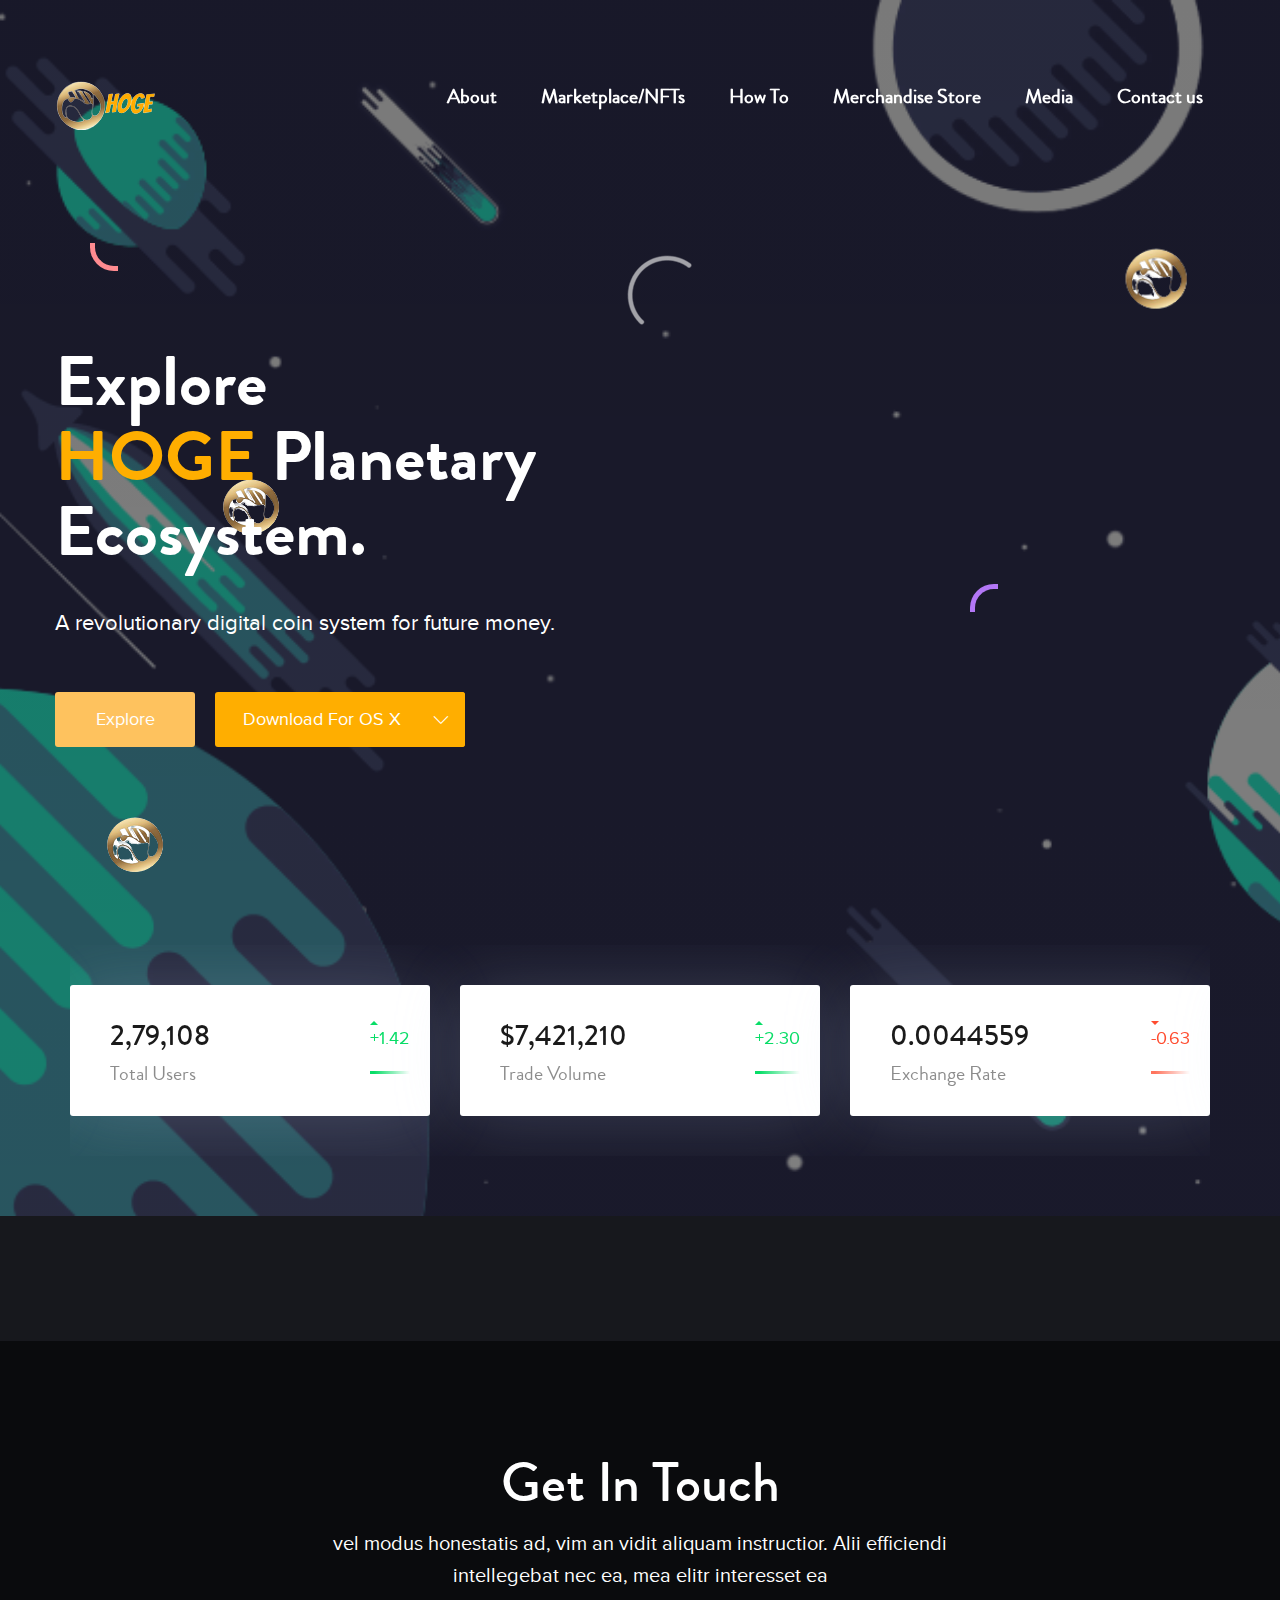
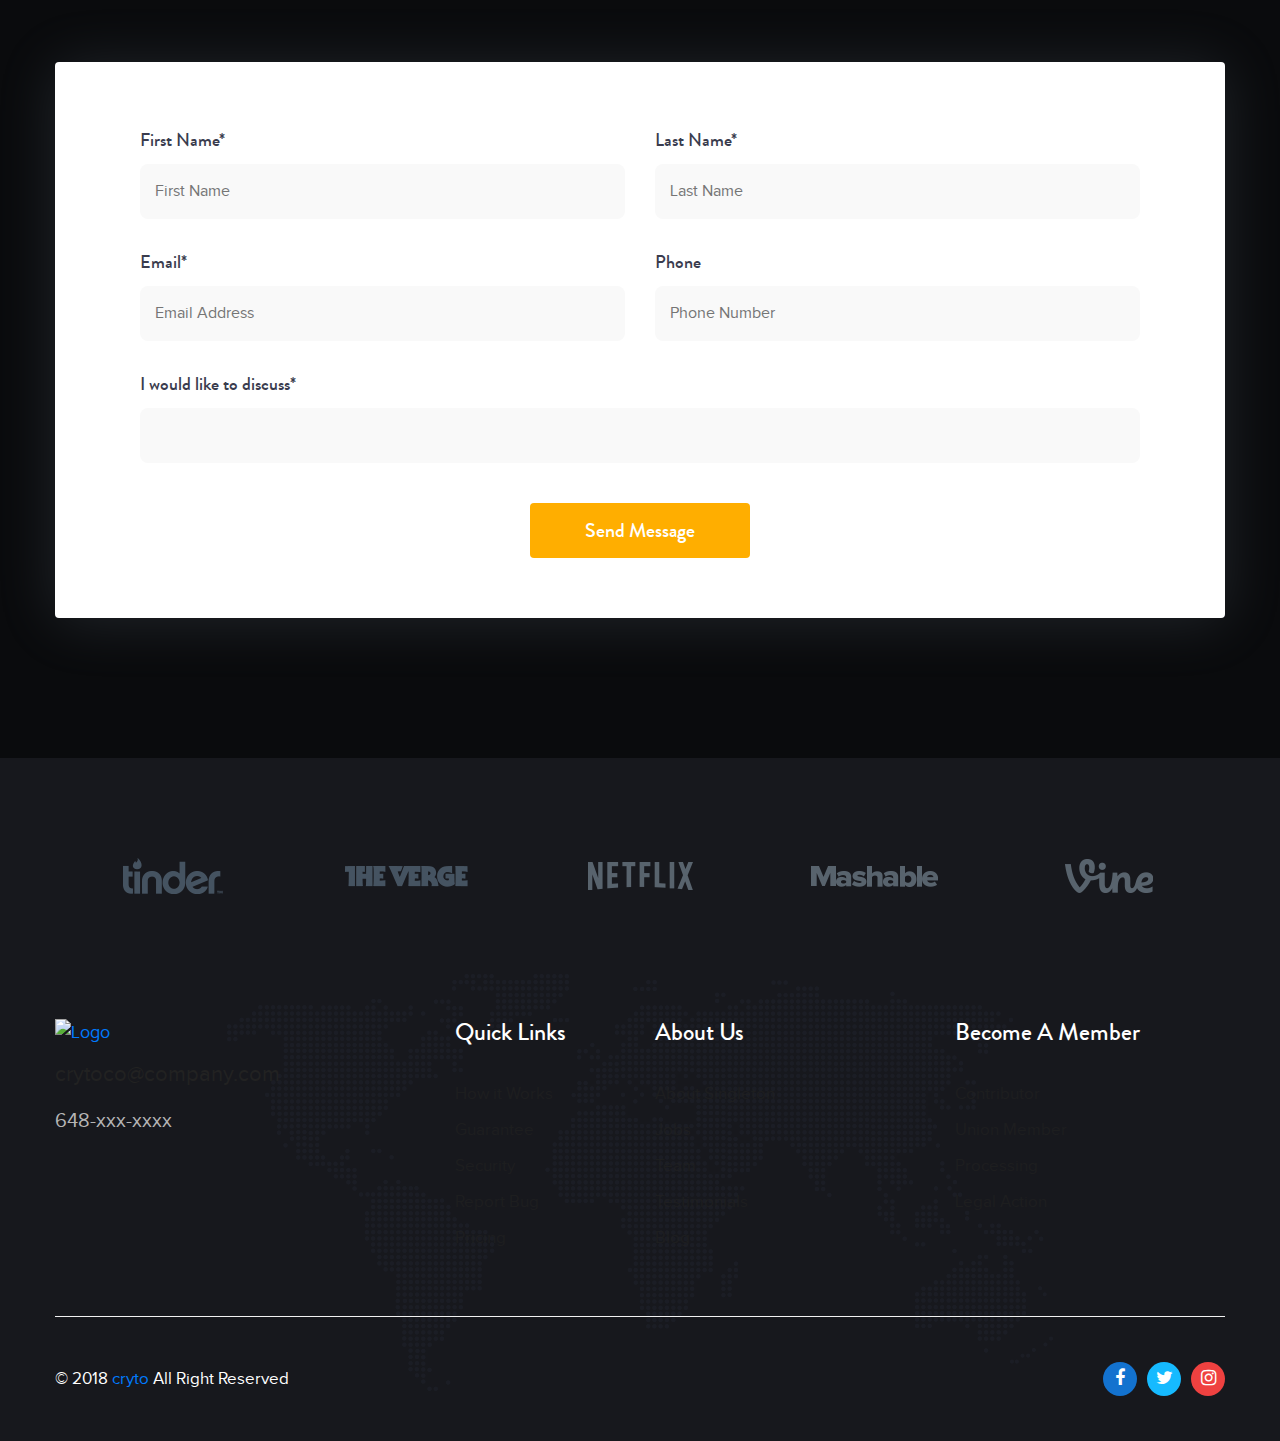
==== index.html @ 0f313720 "first commit" ====
<!DOCTYPE html>
<html lang="en">
	<head>
		<meta charset="UTF-8">
		<meta name="keywords" content="crypto, mining, animation, example, examples">
		<meta name="author" content="Creativegigs">
		<meta name="description" content="cryto is a beautiful website template designed for bitcoin crypto currency mining and exchange websites.">
		<meta name='og:image' content='images/home/ogg.png'>
		<!-- For IE -->
		<meta http-equiv="X-UA-Compatible" content="IE=edge">
		<!-- For Resposive Device -->
		<meta name="viewport" content="width=device-width, initial-scale=1.0">

		<title>HOGE Finance - Official HOGE Finance Website!</title>

		<!-- Favicon -->
		<link rel="icon" type="image/png" sizes="56x56" href="images/hoge_logo2.png">

		<!-- Main style sheet -->
		<link rel="stylesheet" type="text/css" href="css/style.css">
		
		<!-- responsive style sheet -->
		<link rel="stylesheet" type="text/css" href="css/responsive.css">
		<!-- Color Css -->
		<link rel="stylesheet" type="text/css" href="css/color-one.css">


		<!-- Fix Internet Explorer ______________________________________-->

			
	</head>

	<body>
		<div class="main-page-wrapper">


			<!-- ********************** Loading Transition ************************ -->
			<div id="loader-wrapper">
				<div id="loader"></div>
			</div>

			<div class="html-top-content">
				<!-- ********************** Theme Top Banne & Header ************************ -->
				<div class="theme-top-section">
					<!-- ^^^^^^^^^^^^^^^^^ Theme Menu ^^^^^^^^^^^^^^^ -->
					<header class="theme-main-menu">
						<div class="container">
							<div class="menu-wrapper clearfix">
								<div class="logo"><a href="index.html"><img src="images/HOGE__3_-removebg-preview.png" alt="Logo"></a></div>
							

								<!-- Navigation -->
							    <nav class="navbar navbar-expand-lg dark-bg" id="mega-menu-holder">
							    	<div class="container">
							    		<button class="navbar-toggler" type="button" data-toggle="collapse" data-target="#navbarResponsive" aria-controls="navbarResponsive" aria-expanded="false" aria-label="Toggle navigation">
							    		  <i class="fa fa-bars" aria-hidden="true"></i>
							    		</button>
							    		<div class="collapse navbar-collapse" id="navbarResponsive">
							    		  <ul class="navbar-nav"style="font-weight: bold;">
							    		  	<li class="nav-item"  >
							    		  	  <a class="nav-link js-scroll-trigger" href="#features">About</a>
							    		  	</li>
							    		  	<li class="nav-item">
							    		  	  <a class="nav-link js-scroll-trigger" href="#services">Marketplace/NFTs</a>
							    		  	</li>
							    		  	<li class="nav-item">
							    		  	  <a class="nav-link js-scroll-trigger" href="#apps-review">How To</a>
							    		  	</li>
							    		  	<li class="nav-item">
							    		  	  <a class="nav-link js-scroll-trigger" href="#progress">Merchandise Store</a>
							    		  	</li>
							    		  	<li class="nav-item">
							    		  	  <a class="nav-link js-scroll-trigger" href="#contact">Media</a>
							    		  	</li>
											  <li class="nav-item">
							    		  	  <a class="nav-link js-scroll-trigger" href="#contact">Contact us</a>
							    		  	</li>
							    		  </ul>
							    		</div>
							    	</div>
							    </nav>
							</div> <!-- /.menu-wrapper -->
						</div> <!-- /.container -->
					</header> <!-- /.theme-main-menu -->
					


					<!-- ^^^^^^^^^^^^^^^^^ Theme Banner ^^^^^^^^^^^^^^^ -->
					<div id="theme-banner" class="theme-banner-one">
						<img src="images/Join now.gif" alt="" class="illustration">
						<a href="#features"><img src="images/hoge_logo.png" alt="" class="icon-shape-one" height="70px" width="70px"></a>
						<img src="images/hoge_logo.png" alt="" class="icon-shape-two">
						<img src="images/hoge_logo.png" alt="" class="icon-shape-three">
						<div class="round-shape-one"></div>
						<div class="round-shape-two"><img src="images/icon/4.png" alt=""></div>
						<div class="round-shape-three"></div>
						<div class="container">
							<div class="main-text-wrapper">
								<h1>Explore<br> <span style="color: #ffae00;">HOGE </span>Planetary <br>Ecosystem.</h1>
								<p>A revolutionary digital coin system for future money.</p>
								<ul class="button-group clearfix">
									<li><a href="#">Explore</a></li>
									<li>
										<div class="btn-group">
										  <a href="#" class="download-button">Download For OS X</a>
										  <button type="button" class="btn dropdown-toggle" data-toggle="dropdown" aria-haspopup="true" aria-expanded="false">
										    <span class="sr-only">Toggle Dropdown</span>
										  </button>
										  <div class="dropdown-menu dropdown-menu-right">
										    <a class="download-win" href="#">Download For Windows</a>
										  </div>
										</div>
									</li>
								</ul>
							</div>
						</div>

						<div class="container">
							<div class="stock-market-price">
								<div id="market-rate">
									<div class="item">
										<div class="main-wrapper">
								 			<div class="amount">$1,154,600</div>
								 			<h6 class="title">Market Cap.</h6>
								 			<div class="current-info range-down">
								 				<i class="icon flaticon-down-caret"></i>
								 				<span class="rate">-2.30</span>
								 			</div>
								 		</div>
									</div>
								 	<div class="item">
										<div class="main-wrapper">
								 			<div class="amount">2,79,108</div>
								 			<h6 class="title">Total Users</h6>
								 			<div class="current-info range-up">
								 				<i class="icon flaticon-up-carret"></i>
								 				<span class="rate">+1.42</span>
								 			</div>
								 		</div>
									</div>
								 	<div class="item">
										<div class="main-wrapper">
								 			<div class="amount">$7,421,210</div>
								 			<h6 class="title">Trade Volume</h6>
								 			<div class="current-info range-up">
								 				<i class="icon flaticon-up-carret"></i>
								 				<span class="rate">+2.30</span>
								 			</div>
								 		</div>
									</div>
								 	<div class="item">
										<div class="main-wrapper">
								 			<div class="amount">0.0044559</div>
								 			<h6 class="title">Exchange Rate</h6>
								 			<div class="current-info range-down">
								 				<i class="icon flaticon-down-caret"></i>
								 				<span class="rate">-0.63</span>
								 			</div>
								 		</div>
									</div>
								</div>
							</div> <!-- /.stock-market-price -->
						</div>
					</div> <!-- /.theme-banner-one -->
				</div> <!-- /.theme-top-section -->
				




				<!-- 
				=============================================
					Contact Us One
				============================================== 
				-->
				<div class="contact-us-one" id="contact">
					<div class="overlay">
						<div class="container">
							<div class="theme-title text-center">
								<h2>Get In Touch</h2>
								<p>vel modus honestatis ad, vim an vidit aliquam instructior. Alii efficiendi <br> intellegebat nec ea, mea elitr interesset ea</p>
							</div>

							<form action="#" class="form-validation" autocomplete="off">
								<div class="row">
									<div class="col-md-6">
										<label>First Name*</label>
										<input type="text" placeholder="First Name" name="firstName">
									</div>
									<div class="col-md-6">
										<label>Last Name*</label>
										<input type="text" placeholder="Last Name" name="lastName">
									</div>
									<div class="col-md-6">
										<label>Email*</label>
										<input type="email" placeholder="Email Address" name="email">
									</div>
									<div class="col-md-6">
										<label>Phone</label>
										<input type="text" placeholder="Phone Number" name="phone">
									</div>
									<div class="col-12">
										<label>I would like to discuss*</label>
										<input type="text" name="message">
									</div>
								</div>
								<button>Send Message</button>
							</form>

							<!--Contact Form Validation Markup -->
							<!-- Contact alert -->
							<div class="alert-wrapper" id="alert-success">
								<div id="success">
									<button class="closeAlert"><i class="fa fa-times" aria-hidden="true"></i></button>
									<div class="wrapper">
						               	<p>Your message was sent successfully.</p>
						             </div>
						        </div>
						    </div> <!-- End of .alert_wrapper -->
						    <div class="alert-wrapper" id="alert-error">
						        <div id="error">
						           	<button class="closeAlert"><i class="fa fa-times" aria-hidden="true"></i></button>
						           	<div class="wrapper">
						               	<p>Sorry!Something Went Wrong.</p>
						            </div>
						        </div>
						    </div> <!-- End of .alert_wrapper -->
						</div>
					</div> <!-- /.overlay -->
				</div> <!-- /.contact-us-one -->


				<!--
				=====================================================
					Partner Slider
				=====================================================
				-->
				<div class="partner-section">
					<div class="container">
						<div class="partner-slider">
							<div class="item"><a href="#"><img src="images/logo/p-1.png" alt=""></a></div>
							<div class="item"><a href="#"><img src="images/logo/p-2.png" alt=""></a></div>
							<div class="item"><a href="#"><img src="images/logo/p-3.png" alt=""></a></div>
							<div class="item"><a href="#"><img src="images/logo/p-4.png" alt=""></a></div>
							<div class="item"><a href="#"><img src="images/logo/p-5.png" alt=""></a></div>
						</div>
					</div>
				</div>




				<!--
				=====================================================
					Footer 
				=====================================================
				-->
				<footer class="theme-footer">
					<div class="container">
						<div class="inner-wrapper">
							<div class="top-footer-data-wrapper">
								<div class="row">
									<div class="col-lg-4 col-sm-6 footer-logo">
										<div class="logo"><a href="index.html"><img src="images/logo/logo.png" alt="Logo"></a></div>
										<a href="#" class="email">crytoco@company.com</a>
										<a href="#" class="mobile">648-xxx-xxxx</a>
									</div> <!-- /.footer-logo -->
									<div class="col-lg-2 col-sm-6 footer-list">
										<h4 class="title">Quick Links</h4>
										<ul>
											<li><a href="#">How it Works</a></li>
											<li><a href="#">Guarantee</a></li>
											<li><a href="#">Security</a></li>
											<li><a href="#">Report Bug</a></li>
											<li><a href="#">Pricing</a></li>
										</ul>
									</div> <!-- /.footer-list -->
									<div class="col-lg-3 col-sm-6 footer-list">
										<h4 class="title">About Us</h4>
										<ul>
											<li><a href="#">About Singleton</a></li>
											<li><a href="#">Jobs</a></li>
											<li><a href="#">Team</a></li>
											<li><a href="#">Testimonials</a></li>
											<li><a href="#">Blog</a></li>
										</ul>
									</div> <!-- /.footer-list -->
									<div class="col-lg-3 col-sm-6 footer-list">
										<h4 class="title">Become A Member</h4>
										<ul>
											<li><a href="#">Contributor</a></li>
											<li><a href="#">Union Member</a></li>
											<li><a href="#">Processing</a></li>
											<li><a href="#">Legal Action</a></li>
										</ul>
									</div> <!-- /.footer-list -->
								</div> <!-- /.row -->
							</div> <!-- /.top-footer-data-wrapper -->

							<div class="bottom-footer clearfix">
								<p class="copyright">&copy; 2018 <a href="#">cryto</a> All Right Reserved</p>
								<ul>
									<li><a href="#"><i class="fa fa-facebook" aria-hidden="true"></i></a></li>
									<li><a href="#"><i class="fa fa-twitter" aria-hidden="true"></i></a></li>
									<li><a href="#"><i class="fa fa-instagram" aria-hidden="true"></i></a></li>
								</ul>
							</div> <!-- /.bottom-footer -->
						</div>
					</div> <!-- /.container -->
				</footer>

			</div> <!-- /.html-top-content -->


			
	        <!-- Scroll Top Button -->
			<button class="scroll-top tran3s color-one-bg">
				<i class="fa fa-long-arrow-up" aria-hidden="true"></i>
			</button>




		<!-- Js File_________________________________ -->
		<!-- jQuery first, then Popper.js, then Bootstrap JS -->
    	<!-- jQuery -->
		<script src="vendor/jquery.2.2.3.min.js"></script>
		<!-- Popper js -->
		<script src="vendor/popper.js/popper.min.js"></script>
		<!-- Bootstrap JS -->
		<script src="vendor/bootstrap/js/bootstrap.min.js"></script>

		<!-- Vendor js _________ -->
		<!-- Plugin JavaScript -->
    	<script src="vendor/jquery-easing/jquery.easing.min.js"></script>
		<!-- Language Stitcher -->
		<script src="vendor/language-switcher/jquery.polyglot.language.switcher.js"></script>
		<!-- js count to -->
		<script src="vendor/jquery.appear.js"></script>
		<script src="vendor/jquery.countTo.js"></script>
		<!-- Fancybox -->
		<script src="vendor/fancybox/dist/jquery.fancybox.min.js"></script>
		<!-- owl Carousel -->
		<script src="vendor/owl-carousel/owl.carousel.min.js"></script>
		<!-- AOS js -->
		<script src="vendor/aos-next/dist/aos.js"></script>



		<!-- Theme js -->
		<script src="js/theme.js"></script>

		</div> <!-- /.main-page-wrapper -->
	</body>
</html>
---- css/style.css ----
/*CSS Document */

/* 
    Created on : 05/12/2018. 
    Description: cryto - Bitcoin & Cryptocurrency Landing Page HTML Template.
    Version    : 1.0.
    Author     : @creativegigs.
   
*/

/* ------------------------------------------ */
/*             TABLE OF CONTENTS
/* ------------------------------------------ */
/*   01 - Loading Transition  */
/*   02 - Click To Top  */
/*   03 - Global Settings */
/*   04 - Theme Menu */
/*   05 - Theme Main Banner */
/*   06 - Stock Market Price */
/*   07 - Our Features   */
/*   08 - Our Feature Two   */
/*   09 - Apps Overview  */
/*   10 - Theme Counter  */
/*   11 - Our Work Progress  */
/*   12 - Testimonial Section  */
/*   13 - Conatct Us  */
/*   14 - Footer  */
/*   15 - About cryto  */
/*   16 - Our Feature Three  */
/*   17 - Token Sale */
/*   18 - Our Road Mape */
/*   19 - Our Team */



/**
* Importing necessary  Styles.
**/
/*--------- Fonts ----------*/
@import url('../fonts/custom-font/pn-reg/stylesheet.css');
@import url('../fonts/custom-font/bg-b/stylesheet.css');
@import url('../fonts/custom-font/bg-md/stylesheet.css');
@import url('../fonts/custom-font/bg-l/stylesheet.css');
@import url('../fonts/custom-font/bg-reg/stylesheet.css');
@import url('../fonts/custom-font/lovelo/stylesheet.css');

/*----bootstrap css ----- */
@import url('../vendor/bootstrap/css/bootstrap.min.css');
/*----font awesome -------*/
@import url('../fonts/font-awesome/css/font-awesome.min.css');
/*----owl-carousel css----*/
@import url('../vendor/owl-carousel/owl.carousel.css');
@import url('../vendor/owl-carousel/owl.theme.css');
/*-------- AOS css ------*/
@import url('../vendor/aos-next/dist/aos.css');
/*--------- flat-icon ---------*/
@import url('../fonts/icon/font/flaticon.css');
/*----Language Switcher---*/
@import url('../vendor/language-switcher/polyglot-language-switcher.css');
/*----------- Fancybox css -------*/
@import url('../vendor/fancybox/dist/jquery.fancybox.min.css');
/*---------------- Roadmap CSS -------------*/
@import url('../vendor//roadmap/jquery.roadmap.min.css');
/*---------------- Custom Animation -------------*/
@import url('custom-animation.css');
/*** 

====================================================================
  Loading Transition
====================================================================

 ***/
#loader-wrapper {
  position: fixed;
  top: 0;
  left: 0;
  width: 100%;
  height: 100%;
  z-index: 999999;
  background: #17181d;
  overflow: hidden;
}
#loader {
  background: url(../images/hoge_preload.gif);
  width: 120px;
  height: 120px;
  position: relative;
  top: 50%;
  margin: -32px auto 0 auto;
}
/*** 

====================================================================
  Click To Top
====================================================================

 ***/
.scroll-top {
  width:28px;
  height:28px;
  position: fixed;
  bottom: 5px;
  right: 10px;
  z-index: 9999;
  text-align: center;
  color:#fff;
  font-size: 16px;
  display: none;
}
.scroll-top:after {
  position: absolute;
  z-index: -1;
  content: '';
  top: 100%;
  left: 5%;
  height: 10px;
  width: 90%;
  opacity: 1;
  background: radial-gradient(ellipse at center, rgba(0, 0, 0, 0.25) 0%, rgba(0, 0, 0, 0) 80%);
}
/*** 

====================================================================
  Global Settings
====================================================================

 ***/
::-webkit-scrollbar{ width: 8px; }
::-webkit-scrollbar-track { background: #f4f4f4;}
 @font-face {
  font-family: 'font-awesome';
  src: url('../fonts/font-awesome/fonts/fontawesome-webfont.ttf');
  src: url('../fonts/font-awesome/fonts/fontawesome-webfont.eot'), /* IE9 Compat Modes */
       url('../fonts/font-awesome/fonts/fontawesome-webfont.woff2') format('woff2'), /* Super Modern Browsers */
       url('../fonts/font-awesome/fonts/fontawesome-webfont.woff') format('woff'), /* Pretty Modern Browsers */
       url('../fonts/font-awesome/fonts/fontawesome-webfont.svg') format('svg'); /* Legacy iOS */
 }
 body {
  /*   font-family: 'brandon_grotesquebold';
  font-family: 'brandon_grotesquemedium';
  font-family: 'brandon_grotesque_regularRg';
  font-family: 'loveloline_light';    */
  font-family: 'proxima_novaregular';
  font-weight: normal;
  color:#fff;
  background-color: #17181d;
  font-size: 18px;
  position: relative;
 }
.main-page-wrapper {overflow-x:hidden;}
 h1,h2,h3,h4,h5,h6,p,ul { margin:0;padding: 0;}
 h1,h2,h3,h4,h5,h6 {color:#fff;}
 h1 {font-family: 'brandon_grotesquebold'; font-size: 70px; line-height: 75px;}
 h2 {font-family: 'brandon_grotesquemedium'; font-size: 50px;}
 h3 {font-size: 28px; font-weight: normal; font-family: 'proxima_novaregular';}
 h4 {font-size: 24px; font-family: 'brandon_grotesquemedium';}
 h5 {font-size: 22px; font-weight: 500;}
 h6 {font-size: 20px; font-family: 'brandon_grotesque_regularRg'; }
 p {line-height: 32px;}
 ul {list-style-type: none;}
 a {text-decoration: none; display: inline-block;}
 a:hover,a:focus,a:visited {text-decoration: none; outline: none;}
 img {max-width: 100%; display: block;}
 button {border:none;outline: none;box-shadow: none;display: block; padding: 0;cursor: pointer;}
 button:focus {outline: none;}
 input,textarea {outline: none; -webkit-box-shadow: none; box-shadow: none;-webkit-transition: all 0.3s ease-in-out;transition: all 0.3s ease-in-out;}
 .float-left {float: left;}
 .float-right {float: right;}
 .section-spacing {padding-top: 130px;}
 .inner-page-spacing {margin-bottom: 130px;}
.tran3s,h2 a,h3 a,h4 a,h5 a,h6 a,#theme-banner .button-group li a,.theme-banner-one .main-text-wrapper .play-buttton,#mega-menu-holder ul> li> a:before,
#mega-menu-holder>ul> li a,.theme-main-menu .right-widget .login-button a,.our-feature-two .text .learn-more,.testimonial-section .owl-theme .owl-dots .owl-dot span,
.subscribe-banner form button,.theme-footer .top-footer-data-wrapper .footer-list ul li a,.partner-slider .item img,.apps-overview .inner-wrapper .button-group li a,
.contact-us-one form button,.contact-section-dark form button,.blog-grid-style .single-blog-post .date a,.blog-grid-style .single-blog-post .share-meta li a,
.blog-grid-style .single-blog-post .share-meta li button,.theme-pagination ul li a,.theme-main-sidebar .sidebar-categories ul li a,.our-features-four .single-feature a,
.our-feature-five .text .learn-more  {
  -webkit-transition: all 0.3s ease-in-out;
  transition: all 0.3s ease-in-out;
 }
.tran4s,.our-features-one .single-feature .icon-box img,.hover-effect-one .single-blog-post .image-box img {
  -webkit-transition: all 0.4s ease-in-out;
  transition: all 0.4s ease-in-out;
 }
/*--------------- Theme Title ------------*/
.theme-title h2 {
  font-family: 'brandon_grotesquemedium';
  font-size: 55px;
  line-height: 65px;
  font-weight: normal;
}
.theme-title .upper-heading {
  font-size: 20px;
  text-transform: uppercase;
  color: rgba(27,27,27,0.3);
  letter-spacing: 1.5px;
  padding-bottom: 20px;
}
/*---------------- Theme Button --------------*/
body .theme-button {
  font-family: 'Nunito', sans-serif;
  font-size: 20px;
  font-weight: 600;
  text-transform: capitalize;
  text-align: center;
  color: #fff;
  line-height: 52px;
  border-radius: 25px;
  padding: 0 50px;
  position: relative;
  z-index: 9;
}
body .theme-button i {
  font-size: 22px;
  vertical-align: -1px;
  margin-right: 10px;
}
body .theme-button span {
  position: absolute;
  border-radius: 25px;
  top: 0;
  left: 0;
  right: 0;
  bottom: 0;
  opacity: 0;
  z-index: -1;
}
body .theme-button:hover span {opacity: 1;}
/*------------------- Theme Pagination ------------------*/
.theme-pagination {padding-top: 60px;}
.theme-pagination ul {margin: 0 -8px;display: inline-block;}
.theme-pagination ul li {float: left;padding: 0 8px;}
.theme-pagination ul li a {
  display: block;
  width: 40px;
  line-height: 38px;
  border: 1px solid rgba(0,0,0,0.05);
  color: #5f5f5f;
}
.theme-pagination ul li a:hover,.theme-pagination ul li.active a {color: #fff;}
.theme-pagination ul li.active a {cursor: default;}
/* ----------------------- Theme Top Section -----------------*/
.theme-top-section,#theme-banner,#theme-banner .main-text-wrapper {position: relative;z-index: 5;}
#theme-banner .button-group {display: inline-block;margin: 0 -10px;}
#theme-banner .button-group>li {float: left;padding: 0 10px; position: relative;}
.theme-top-section .blue-shape {
  position: absolute;
  left:0;
  right: 0;
  top:0;
  z-index: -1;
}
/*-------------------------- Theme Menu ---------------------*/
.theme-main-menu {
  position: fixed;
  left:0;
  right: 0;
  top:0;
  padding-top: 75px;
  z-index: 99;
  background: transparent;
  transition: all 0.3s ease-in-out;
}
.theme-main-menu.full-width {padding: 55px 80px 0;}
.menu-wrapper {position: relative;}
.theme-main-menu .logo {float: left;}
.theme-main-menu .logo a {display: block;margin-top: 5px;}
.theme-main-menu #mega-menu-holder,.theme-main-menu .right-widget {float: right;padding: 0;}
.theme-main-menu .right-widget {position: relative;z-index: 9;}
#mega-menu-holder ul> li> a {
  font-family: 'brandon_grotesque_regularRg';
  position: relative;
  padding: 7px 0 0;
  display: block;
  font-size: 20px;
  margin: 0 22px;
  color: #fff;
  -o-transition: all .3s linear;
  -moz-transition: all .3s linear;
  -webkit-transition: all .3s linear;
  transition: all .3s linear;
}
#mega-menu-holder ul> li> a:before {
  content: '';
  width: 100%;
  height: 2px;
  position: absolute;
  right: 0;
  top:100%;
  opacity: 0;
  transform: scale(0, 1);
}
#mega-menu-holder ul> li> a.active:before {opacity: 1;transform: scale(1);}
#mega-menu-holder .navbar-toggler {
  color: #fff;
  padding: 5px 10px;
  margin-bottom: 8px;
}
.theme-main-menu .right-widget>li {float: left;}
.theme-main-menu .right-widget .login-button a {
  width: 130px;
  height: 40px;
  line-height: 38px;
  border: 2px solid #ebebeb;
  border-radius: 20px;
  text-transform: uppercase;
  color: #fff;
  font-size: 16px;
  padding-left: 28px;
}
.theme-main-menu .right-widget .login-button a i {font-size: 18px;margin-left: 8px;vertical-align: middle;}
.theme-main-menu .right-widget .login-button a:hover,.theme-main-menu .right-widget .login-button a:hover i {color: #fff;}
#polyglotLanguageSwitcher {margin: 10px 20px 0 90px;}
#polyglotLanguageSwitcher span.trigger:before {
  content: '';
  font-family: 'font-awesome';
  position: absolute;
  top:0;
  right:0;
}
#polyglotLanguageSwitcher a {
  display: inline-block;
  font-size: 16px;
  color: #1a1a1a;
  text-transform: uppercase;
  padding: 1px 20px 0 30px;
  line-height: 14px;
}
.color-white #mega-menu-holder ul> li> a,.color-white #polyglotLanguageSwitcher>a,
.theme-main-menu.color-white .right-widget .login-button a {color: #fff;}
.theme-main-menu.color-white #mega-menu-holder .navbar-toggler {background: #fff;}
/*================= Sticky Menu ===============*/
.theme-main-menu.fixed {
  z-index: 9999;
  padding:10px 0;
  background: #fff;
  -webkit-box-shadow: 0px 13px 35px -12px rgba(0,0,0,0.15);
    box-shadow: 0px 13px 35px -12px rgba(0,0,0,0.15);
  -webkit-animation: menu_sticky 0.7s ease-in-out;
  animation: menu_sticky 0.7s ease-in-out;
}
.theme-main-menu.fixed.full-width {padding: 10px 80px;}
/*----------------------- Theme Banner One -------------------------*/
.theme-banner-one {
  background: linear-gradient(rgba(0, 0, 0, 0.527),rgba(0, 0, 0, 0.5)) , url(../images/pace.gif) no-repeat center;
  background-size: cover;
  
}
.theme-banner-one .main-text-wrapper {padding: 318px 0 180px;}
.theme-banner-one .main-text-wrapper p {
  font-size: 22px;
  line-height: 37px;
  padding: 35px 0 50px;
}
.theme-banner-one .main-text-wrapper .button-group>li:first-child a {
  width: 140px;
  line-height: 55px;
  color: #fff;
  background:#fec25e;
  font-size: 18px;
  border-radius: 3px;
  text-align: center;
}
.theme-banner-one .main-text-wrapper .button-group>li:last-child .download-button,
.theme-banner-one .main-text-wrapper .button-group>li:last-child .dropdown-menu a {
  width: 250px;
  line-height: 55px;
  color: #fff;
  font-size: 18px;
  border-radius: 3px;
  text-align: left;
  padding-left: 28px;
}
.theme-banner-one .main-text-wrapper .button-group>li:last-child .dropdown-toggle {
  height: 55px;
  width: 50px;
  position: absolute;
  right: 0;
  top:0;
  box-shadow: none;
  cursor: pointer;
  border-radius: 0 3px 3px 0;
  padding: 0;
}
.theme-banner-one .main-text-wrapper .button-group>li:last-child .dropdown-menu {
  width: 250px;
  border: none;
  border-radius: 0;
  padding: 0;
}
.theme-banner-one .main-text-wrapper .button-group li a:hover {
  box-shadow: 0px 0px 22.5px 7.5px rgba(216, 225, 229, 0.3);
}
.theme-banner-one .main-text-wrapper .button-group>li:last-child .dropdown-toggle::after {
  content: "\f100";
  border: none;
  font-family: "Flaticon";
  color: #fff;
  line-height: 55px;
  height: 55px;
  width: 50px;
  top:0;
  margin: 0;
  display: block;
}
.theme-banner-one .main-text-wrapper .play-buttton:hover {color: #fff; }
.theme-banner-one .illustration {
  position: absolute;
  top:25%;
  right: 10%;
  z-index: -1;
}
.theme-banner-one .icon-shape-one {
  position: absolute;
  right: 7%;
  top:20%;
  animation: jump 2s ease-in-out alternate infinite;
}
.theme-banner-one .icon-shape-two {
  position: absolute;
  left: 8%;
  bottom:28%;
  animation: jump 2.5s ease-in-out alternate infinite;
}
.theme-banner-one .icon-shape-three {
  position: absolute;
  left: 17%;
  top:39%;
  animation: scale-up 5s ease-in-out alternate infinite;
}
.theme-banner-one .round-shape-one {
  position: absolute;
  left: 7%;
  top:20%;
  z-index: -1;
  width: 28px;
  height: 28px;
  border: 5px solid #ff8b90;
  border-right: none;
  border-top: none;
  border-radius: 0 0 0 85%;
  animation: border-one 2s ease-in-out alternate infinite;
}
.theme-banner-one .round-shape-two {
  position: absolute;
  left: 49%;
  top:21%;
  z-index: -1;
}

.theme-banner-one .round-shape-three {
  position: absolute;
  right: 22%;
  top:48%;
  z-index: -1;
  width: 28px;
  height: 28px;
  border: 5px solid #b377f6;
  border-right: none;
  border-bottom: none;
  border-radius: 85% 0 0 0;
  animation: border-two 2s ease-in-out alternate infinite;
}
/*----------------------- Theme Banner Two ----------------*/
.theme-banner-two .main-text-wrapper {padding: 305px 0 245px;}
.theme-banner-two .partner-slider .item img {opacity: 0.2;}
.theme-banner-two .partner-slider .item img:hover {opacity: 1;}

.theme-banner-two .main-text-wrapper h1 {color: #fff;}
.theme-banner-two .main-text-wrapper p {
  color: rgba(255,255,255,0.8);
  font-size: 24px;
  line-height: 38px;
  padding: 20px 0 50px;
}
.theme-banner-two .main-text-wrapper .button-group li a {
  font-family: 'brandon_grotesquemedium';
  line-height: 48px;
  border: 1px solid #fff;
  border-radius: 3px;
  color: #fff;
  padding: 0 36px;
}
.theme-banner-two .main-text-wrapper .button-group li a:hover {color: #161616;}
.theme-banner-two .cube-shape {
  position: absolute;
  top:7%;
  left: 5%;
  z-index: 1;
  animation:scale-up 8s ease-in-out alternate infinite;
}
.theme-banner-two .illustration {
  position: absolute;
  top:116px;
  right: 0;
  z-index: -1;
}
/*----------------------- Theme Banner Three -------------------------*/
.theme-banner-three {
  background: url(../images/home/bg8.png) no-repeat center center;
  background-size: cover;
}
.theme-banner-three .main-text-wrapper {padding: 320px 0 400px;}
.theme-banner-three .main-text-wrapper h1 {color: #fff;}
.theme-banner-three .main-text-wrapper p {
  font-size: 22px;
  line-height: 37px;
  padding: 50px 0 70px;
  color: #fff;
}
.theme-banner-three .main-text-wrapper .button-group>li:first-child a {
  width: 140px;
  line-height: 54px;
  color: #fff;
  font-size: 18px;
  border-radius: 5px;
  background: linear-gradient( 0deg, rgb(0,209,222) 0%, rgb(0,162,255) 100%);
  text-align: center;
}
.theme-banner-three .main-text-wrapper .button-group>li:last-child .download-button {color: rgba(16,16,16,0.5);}
.theme-banner-three .main-text-wrapper .button-group>li:last-child .download-button,
.theme-banner-three .main-text-wrapper .button-group>li:last-child .dropdown-menu a {
  width: 240px;
  line-height: 50px;
  border:2px solid #fff;
  font-size: 18px;
  border-radius: 5px;
  text-align: left;
  padding-left: 28px;
  color: #fff;
}
.theme-banner-three .main-text-wrapper .button-group>li:last-child .dropdown-menu a {
  color: #00c2e9;
}
.theme-banner-three .main-text-wrapper .button-group>li:last-child .dropdown-toggle {
  height: 54px;
  width: 50px;
  position: absolute;
  right: 0;
  top:0;
  box-shadow: none;
  cursor: pointer;
  border-radius: 0 25px 25px 0;
  padding: 0;
  background: transparent;
}
.theme-banner-three .main-text-wrapper .button-group>li:last-child .dropdown-menu {
  width: 240px;
  border: none;
  border-radius: 5px;
  padding: 0;
}
.theme-banner-three .main-text-wrapper .button-group li a:hover {box-shadow: 0px 1px 22.8px 1.2px rgba(111, 72, 72, 0.15);}
.theme-banner-three .main-text-wrapper .button-group>li:last-child .dropdown-toggle::after {
  content: "\f100";
  border: none;
  font-family: "Flaticon";
  color: #fff;
  line-height: 50px;
  height: 54px;
  width: 50px;
  top:0;
  margin: 0;
  display: block;
}
.theme-banner-three .shape-one {
  position: absolute;
  top:25px;
  right: 0;
  z-index: -1;
}
.theme-banner-three .shape-two {
  position: absolute;
  top:23%;
  right: 14%;
  z-index: -1;
}
.theme-banner-three .shape-three {
  position: absolute;
  bottom:14%;
  right: 48%;
  z-index: -1;
}
.theme-banner-three .shape-four {
  position: absolute;
  left: 3%;
  top:24%;
  z-index: -1;
  animation: jump 2s ease-in-out alternate infinite;
}
.theme-banner-three .shape-five {
  position: absolute;
  left: 0;
  top: 19%;
  animation: scale-up 5s ease-in-out alternate infinite;
}
/*----------------- Stock Market Price -----------------*/
.stock-market-price {padding-bottom: 50px;}
.stock-market-price #market-rate {padding: 10px 15px;}
.stock-market-price #market-rate .main-wrapper {
  background: #fff;
  box-shadow: 0px 3px 70px 0px rgba(187, 206, 233, 0.2);
  border-radius: 3px;
  padding: 30px 20px 30px 40px;
  position: relative;
  margin: 40px 0;
  text-align: left;
}
.stock-market-price #market-rate .main-wrapper .amount {
  font-family: 'brandon_grotesquemedium';
  font-size: 28px;
  color: #1a1a1a;
  padding-bottom: 5px;
}
.stock-market-price #market-rate .main-wrapper .title {color: rgba(26,26,26,0.5);}
.stock-market-price #market-rate .main-wrapper .current-info {
  position: absolute;
  right: 20px;
  top:22px;
}
.stock-market-price #market-rate .main-wrapper .current-info.range-down {color: #ff4c2f;}
.stock-market-price #market-rate .main-wrapper .current-info.range-up {color: #08dd67;}

.stock-market-price #market-rate .main-wrapper .icon {font-size: 8px;}
.stock-market-price #market-rate .main-wrapper .rate {
  display: block;
  position: relative;
  margin-top: -9px;
  padding-bottom: 22px;
} 
.stock-market-price #market-rate .main-wrapper .rate:before {
  content: '';
  width: 100%;
  height: 3px;
  position: absolute;
  bottom: 0;
  left:0;
}
.stock-market-price #market-rate .main-wrapper .range-down .rate:before {background: linear-gradient(90deg, rgb(255,116,93) 10%, rgba(255,255,255,1) 100%);}
.stock-market-price #market-rate .main-wrapper .range-up .rate:before {background: linear-gradient(90deg, rgb(8,221,103) 10%, rgba(255,255,255,1) 100%);}
/*--------------------- Our Features --------------------*/
.our-features-one {
  padding: 120px 0 155px;
  position: relative;
  border-bottom: 1px solid #f0f0f0;
}
.our-features-one:before {
  content: "\f105";
  font-family: "Flaticon";
  width: 50px;
  height: 50px;
  border-radius: 50%;
  border: 1px solid #f0f0f0;
  text-align: center;
  line-height: 50px;
  color: #c0c0c0;
  position: absolute;
  bottom: -25px;
  left: 50%;
  margin-left: -25px;
  background: #fff;
  z-index: 1;
}
.our-features-one .theme-title {text-align: center;padding-bottom: 70px;}
.our-features-one .single-feature .icon-box {
  width: 218px;
  height: 218px;
  border-radius: 50%;
  border: 2px solid #eff5fa;
  margin: 0 auto;
  position: relative;
}
.our-features-one .single-feature .icon-box img {
  position: absolute;
  margin: 0 auto;
  left: 50%;
  top:50%;
  transform: translate(-50% , -50%);
}
.our-features-one .single-feature .icon-box:before,
.our-features-one .single-feature .icon-box:after {
  content: '';
  width: 50px;
  height: 80px;
  background: #fff;
  position: absolute;
}
.our-features-one .single-feature .icon-box:before {left:-9px;top:25px;}
.our-features-one .single-feature .icon-box:after {right:-9px;bottom:25px;}
.our-features-one .single-feature {text-align: center;position: relative;}
.our-features-one .single-feature h3 {padding: 44px 0 20px;}
.our-features-one .single-feature.border-fix:before,
.our-features-one .single-feature.border-fix:after {
  content: '';
  width: 120px;
  height: 1px;
  border-top: 1px dashed #d8e2e9;
  position: absolute;
  top:29%;
}
.our-features-one .single-feature.border-fix:before {left:-75px;}
.our-features-one .single-feature.border-fix:after {right: -75px;}
/*-------------------- Our Feature Two --------------------*/
.our-feature-two {padding: 200px 0 320px;}
.our-feature-two .text {
  position: relative;
  padding: 0 0 60px 60px;
}
.our-feature-two .text .number {
  font-family: 'loveloline_light';
  font-size: 60px;
  color: #d8d8d8;
  position: relative;
}
.our-feature-two .text .number:before {
  content: '';
  position: absolute;
  width: 13px;
  height: 13px;
  border-radius: 50%;
  background: #ff8e9d;
  opacity: 0.32;
  top:35px;
  left:-67px;
}
.our-feature-two .text .number:after {
  content: '';
  position: absolute;
  width: 5px;
  height: 5px;
  border-radius: 50%;
  background: #ff8e9d;
  top:39px;
  left:-63px;
  z-index: 1;
}
.our-feature-two .text .title {
  font-size: 50px;
  line-height: 60px;
}
.our-feature-two .text .learn-more {
  font-family: 'brandon_grotesquemedium';
  font-size: 22px;
  color: #3c3c3c;
}
.our-feature-two .text .learn-more i {vertical-align: middle;font-size: 25px;margin-left: 12px;}
.our-feature-two .text p {padding: 30px 0;}
.our-feature-two .img-box img {margin: 60px auto 0;}
.our-feature-two .single-block:nth-child(1) .text {
  border-left: 1px dashed #dcdcdc;
  border-bottom: 1px dashed #dcdcdc;
  border-radius:  0 0 0 20px;
}
.our-feature-two .single-block:nth-child(1) .text:before {
  content: '';
  width: 1px;
  height: 39px;
  position: absolute;
  background: #fff;
  top:0;
  left:-1px;
}
.our-feature-two .single-block:nth-child(2) .img-box {
  border-right: 1px dashed #dcdcdc;
  border-radius:  0 20px 20px 0;
}
.our-feature-two .single-block:nth-child(2) .img-box>div {padding: 45px 65px 0 0;}
.our-feature-two .single-block:nth-child(2) .text {padding: 80px 40px 55px 45px;}
.our-feature-two .single-block:nth-child(3) .text {
  border-top: 1px dashed #dcdcdc;
  border-left: 1px dashed #dcdcdc;
  border-bottom: 1px dashed #dcdcdc;
  border-radius:  20px 0 0 20px;
  padding: 80px 0 55px 60px;
}
.our-feature-two .single-block:nth-child(3) .img-box>div {padding-top: 60px;}
.our-feature-two.dark-bg .text {padding: 0 0 150px 0;}
.our-feature-two.dark-bg .text .number:before,
.our-feature-two.dark-bg .text .number:after {display: none;}
.our-feature-two.dark-bg .text .number {color: #3d42e0;}
.our-feature-two.dark-bg .text .title {color: #fff;}
.our-feature-two.dark-bg .text p {color: #d0d0d9;}
.our-feature-two.dark-bg .row {margin: 0 -70px;}
.our-feature-two.dark-bg .row [class*="col"] {padding: 0 70px;}
.our-feature-two.dark-bg {padding: 170px 0 80px;}
/*----------------------- Apps Overview ---------------------*/
.apps-overview {position: relative;margin-bottom: 210px;}
.apps-overview.color-one {background:linear-gradient( 39deg, rgb(173,244,142) 0%, rgb(0,206,175) 100%);}
.apps-overview .overlay-bg {background-position: center center; position: relative;}
.apps-overview .overlay-bg .cube-shape-one {
  position: absolute;
  left: 0;
  bottom: 1%;
  animation: fade-in 1s ease-in-out alternate infinite;
}
.apps-overview .inner-wrapper {position: relative;padding: 135px 0 110px;}
.apps-overview .inner-wrapper .text h3 {
  font-size: 20px;
  text-transform: uppercase;
  color: #fff;
  letter-spacing: 1.8px;
}
.apps-overview .inner-wrapper .text h2 {
  color: #fff;
  padding: 6px 0 25px;
}
.apps-overview .inner-wrapper .text h6 {
  font-family: 'brandon_grotesquemedium';
  font-size: 24px;
  color: #fff;
  padding-bottom: 20px;
}
.apps-overview .inner-wrapper .text p {color: #fff;padding-bottom: 40px;}
.apps-overview .inner-wrapper .button-group li {display: inline-block;margin-right: 15px;}
.apps-overview .inner-wrapper .button-group li a {
  font-family: 'brandon_grotesquemedium';
  width: 170px;
  line-height: 55px;
  text-align: center;
  border-radius: 3px;
  background: #fff;
  font-size: 20px;
  color: #313131;
}
.apps-overview .inner-wrapper .button-group li a i {
  margin-right: 3px;
  font-size: 22px;
}
.apps-overview .inner-wrapper .button-group li a img {
  display: inline-block;
  width: 20px;
  margin-right: 2px;
  vertical-align: sub;
}
.apps-overview .inner-wrapper .s8-mockup {
  position: absolute;
  left: -110px;
  top:-130px;
  z-index: 1;
}
.apps-overview .inner-wrapper .x-mockup {
  position: absolute;
  left: 250px;
  bottom:-165px;
  z-index: 1;
}
.apps-overview.color-two {background: #111ba8;margin-bottom: 0;}
.apps-overview.color-two .inner-wrapper .button-group li a:hover {background: #00c9d7;color: #fff;}
.apps-overview.color-three {background: #610bcf; padding: 160px 0 250px;margin-bottom: 50px;}
.apps-overview.color-three .shape {
  position: absolute;
  top:-150px;
  right: 0;
}
.apps-overview.color-three:before {
  content: '';
  width: 103%;
  height: 220px;
  background: #fff;
  position: absolute;
  top:-100px;
  right:0;
  transform: rotate(-6deg);
}
.apps-overview.color-three:after {
  content: '';
  width: 104%;
  height: 220px;
  background: linear-gradient( 90deg, rgb(249,250,255) 0%, rgb(255,255,255) 100%);
  position: absolute;
  bottom:-100px;
  left:-1%;
  transform: rotate(-6deg);
}
/*----------------------- Theme Counter ------------------*/
.theme-counter .bg-image {
  background: url(../images/home/bg3.png) no-repeat center;
  padding: 30px 0 120px;
}
.theme-counter .bg-image .theme-title p {
  font-size: 20px;
  line-height: 35px;
  text-align: right;
  padding: 10px 0 0 178px;
}
.theme-counter .bg-image .counter-wrapper {
  padding: 55px 100px 0;
  text-align: center;
}
.theme-counter .bg-image .counter-wrapper .number {
  font-family: 'brandon_grotesquelight';
  font-size: 36px;
  color: #1b1b1b;
}
.theme-counter .bg-image .counter-wrapper .number .timer {font-size: 65px;}
.theme-counter .bg-image .counter-wrapper p {
  font-family: 'brandon_grotesque_regularRg';
  font-size: 24px;
  color: #a9a9a9;
}
/*----------------------- Our Work Progress -------------------*/
.our-work-progress.bg-color {background: #f8fafc;}
.our-work-progress {
  margin: 30px 0 110px;
  padding: 95px 0 55px;
}
.our-work-progress .main-wrapper {max-width: 1920px;margin: 0 auto;}
.our-work-progress .main-wrapper .progress-slider-wrapper {
  float: right;
  padding-right: 15px;
  width: 55%;
}
.our-work-progress .main-wrapper .progress-slider-wrapper .inner-block {
  margin: 30px 0;
  box-shadow: 0px 0px 55px 0px rgba(134, 153, 174, 0.12);
  background: #fff;
  padding: 50px 7% 38px 18%;
  position: relative;
  border-radius: 5px;
  z-index: 1;
}
.our-work-progress .main-wrapper .progress-slider-wrapper .inner-block:before {
  content: '';
  width: 100%;
  height: 1px;
  background: #f0f3f6;
  position: absolute;
  left:0;
  bottom: 61px;
}
.our-work-progress .main-wrapper .progress-slider-wrapper .inner-block h3 {
  font-family: 'brandon_grotesquemedium';
  line-height: 30px;
  color: #1b1b1b;
  padding: 27px 0 25px;
}
.our-work-progress .main-wrapper .progress-slider-wrapper .inner-block .num {
  width: 50px;
  height: 50px;
  border: 2px solid #eeeeee;
  border-radius: 50%;
  margin-top: 17px;
  text-align: center;
  line-height: 50px;
  font-size:24px;
  color: rgba(0,0,0,0.2);
  background: #fff;
  position: relative;
  z-index: 1;
}
.our-work-progress .section-title-wrapper {
  float: left;
  width: 45%;
  padding-right: 75px;
  padding-left: 15px;
}
.our-work-progress .section-title-wrapper .theme-title {float: right;max-width: 400px;padding-top: 25px;}
.our-work-progress .section-title-wrapper .theme-title p {padding-top: 25px;}
.our-work-progress.style-two .main-wrapper .progress-slider-wrapper .inner-block {border:1px solid #e8e8e8;}
.our-work-progress.style-two .theme-title h2 {font-size: 52px;}
.our-work-progress .main-wrapper .progress-slider-wrapper .inner-block .date {margin: -15px 0 26px;}
/*----------------------- Testimonial Section --------------------*/
.owl-theme .owl-nav {margin: 0;}
.testimonial-section .theme-title {padding-bottom: 125px;}
.testimonial-section .single-block .img-block {
  width: 168px;
  height: 168px;
  border-radius: 50%;
  float: left;
}
.testimonial-section .single-block .img-block img {
  border-radius: 50%;
  width: 100%;
  height: 100%;
}
.testimonial-section .single-block .text {
  width: calc(100% - 168px);
  float: left;
  padding-left: 40px;
}
.testimonial-section .single-block .text .name {
  font-size: 24px;
  color: #303030;
  padding-bottom: 3px;
}
.testimonial-section .single-block .text p {
  font-size: 24px;
  line-height: 40px;
  color: rgba(29,32,35,0.7);
  padding: 16px 0 32px;
}
.testimonial-section .owl-theme .owl-dots {margin-top: 50px;}
.testimonial-section .owl-theme .owl-dots .owl-dot span {
  width: 9px;
  height: 9px;
  border: 1px solid #c3cadb;
  background: transparent;
  margin: 0 3px;
}
.testimonial-section .owl-theme .owl-dots .owl-dot.active span,
.testimonial-section .owl-theme .owl-dots .owl-dot:hover span {
  width: 17px;
  height: 7px;
  border-radius: 3px;
}
.testimonial-section .full-width {
  position: relative;
  background: linear-gradient( 90deg, rgb(249,250,255) 0%, rgb(255,255,255) 100%);
  padding: 60px 35px 275px;
  overflow:hidden;
}
.testimonial-section .full-width:after {
  content: '';
  width: 104%;
  height: 230px;
  background: #fff;
  position: absolute;
  bottom: -100px;
  left: -1%;
  transform: rotate(-6deg);
}
.testimonial-section .full-width .single-block {
  background: #fff;
  box-shadow: 0px 0px 100px 0px rgba(72, 91, 119, 0.05);
  padding: 45px 40px 50px;
  border-radius: 5px;
}
.testimonial-section .full-width .single-block .img-block {width: 140px;height: 140px;}
.testimonial-section .full-width .owl-theme .owl-dots .owl-dot span {
  background: rgba(70,95,233,0.2);
  border: none;
}
.testimonial-section .full-width .owl-theme .owl-dots {margin-top: 85px;}
/*---------------------- Contact Us One -------------*/
.contact-us-one {
  background: url(../images/Join\ now.gif) no-repeat center;
  background-size: cover;
  background-attachment: fixed;
  margin-top: 125px;
}
.contact-us-one.m0 {margin: 0;}
.contact-us-one .overlay {
  background: rgba(0,0,0,0.53);
  padding: 110px 0 140px;
}
.contact-us-one .theme-title h2 {color: #fff;}
.contact-us-one .theme-title p {
  font-size: 20px;
  color: #fff;
  padding-top: 12px;
}
.contact-us-one form {
  margin-top: 70px;
  background: #fff;
  border-radius: 4px;
  box-shadow: 0px 3px 60px 0px rgba(166, 188, 206, 0.15);
  padding: 65px 85px 60px;
  position: relative;
  z-index: 1;
}
.contact-us-one form label {
  font-family: 'brandon_grotesquemedium';
  color: #3a3c4e;
  display: block;
  margin-bottom: 10px;
}
.contact-us-one form input {
  width: 100%;
  height: 55px;
  border: none;
  background: #f9f9f9;
  border-radius: 8px;
  padding: 0 15px;
  font-size: 16px;
  margin-bottom: 30px;
}
.contact-us-one form input:focus {box-shadow: 0px 3px 16px 0px rgba(63, 53, 53, 0.07);}
.contact-us-one form button {
  font-family: 'brandon_grotesquemedium';
  width: 220px;
  height: 55px;
  border-radius: 4px;
  display: block;
  margin: 10px auto 0;
  color: #fff;
  font-size: 20px;
}
.contact-us-one form button:hover {background: #fec25e;}
.contact-us-one.bg-color {
  position: relative;
  background: linear-gradient( 29deg, rgb(74,2,199) 0%, rgb(117,1,209) 100%);
  padding: 300px 0 50px;
  overflow:hidden;
  z-index: 1;
}
.contact-us-one.bg-color:before {
  content: '';
  width: 103%;
  height: 220px;
  background: #fff;
  position: absolute;
  top:-100px;
  right:0;
  transform: rotate(-6deg);
}
.contact-us-one.bg-color:after {
  content: '';
  width: 104%;
  height: 220px;
  background: #fff;
  position: absolute;
  bottom:-100px;
  left:-1%;
  transform: rotate(-6deg);
}
.contact-us-one.bg-color .shape {
  position: absolute;
  z-index: -1;
  top:250px;
  left:50%;
  transform: translateX(-50%);
}
.contact-us-one.bg-color .shape-two {
  position: absolute;
  right: 0;
  top:13%;
}
/*----------------- Partner Slider -----------*/
.partner-section {padding: 100px 0 30px;}
.partner-slider .item a {display: block;}
.partner-slider .item img {margin: 0 auto;}
/*------------------- Footer -----------------*/
.theme-footer {position: relative;z-index: 1;}
.theme-footer .shape {
  position: absolute;
  right: 0;
  top:-40%;
  z-index: -1;
}
.theme-footer .inner-wrapper {
  background: url(../images/home/bg4.png) no-repeat center center;
}
.theme-footer .top-footer-data-wrapper {
  border-bottom:1px solid #f1f1f1;
  padding: 95px 0 60px;
}
.theme-footer .top-footer-data-wrapper .footer-logo .email {
  font-size: 22px;
  color: #222222;
  display: block;
  margin: 12px 0 15px;
}
.theme-footer .top-footer-data-wrapper .footer-logo .mobile {font-size: 20px;color: #b6b5b5;}
.theme-footer .top-footer-data-wrapper .footer-list .title {
  font-size: 24px;
  padding-bottom: 28px;
}
.theme-footer .top-footer-data-wrapper .footer-list ul li a {
  font-size: 17px;
  line-height: 36px;
  color: rgb(33,33,33,0.7);
  display: block;
}
.theme-footer .bottom-footer {padding: 45px 0;}
.theme-footer .bottom-footer .copyright {float: left;font-size: 17px;line-height: 34px;}
.theme-footer .bottom-footer ul {float: right;}
.theme-footer .bottom-footer ul li {display: inline-block;}
.theme-footer .bottom-footer ul li a {
  width: 34px;
  height: 34px;
  line-height: 34px;
  text-align: center;
  border-radius: 50%;
  color: #fff;
  margin-left: 5px;
}
.theme-footer .bottom-footer ul li:nth-child(1) a {background: #1372cf;}
.theme-footer .bottom-footer ul li:nth-child(2) a {background: #16baff;}
.theme-footer .bottom-footer ul li:nth-child(3) a {background: #ef4140;}
.theme-footer.dark-style {background: #191eae;}
.theme-footer.dark-style .top-footer-data-wrapper {
  border-top:1px solid rgba(241,241,241,0.08);
  border-bottom:1px solid rgba(241,241,241,0.08);
}
.theme-footer.dark-style .top-footer-data-wrapper .footer-logo .email,
.theme-footer.dark-style .top-footer-data-wrapper .footer-logo .mobile,
.theme-footer.dark-style .top-footer-data-wrapper .footer-list .title,
.theme-footer.dark-style .bottom-footer .copyright,
.theme-footer.dark-style .bottom-footer .copyright a {color: #fff;}
.theme-footer.dark-style .top-footer-data-wrapper .footer-list ul li a {color: rgba(255,255,255,0.7);}
/*------------------- About cryto -------------------*/
.about-cryto {padding: 195px 0 140px;}
.about-cryto .theme-title {padding-top: 40px;}
.about-cryto .sub-text {
  font-size: 24px;
  line-height: 35px;
  color: rgba(255,255,255,0.8);
  padding: 28px 0 24px;
}
.about-cryto .text {
  font-size: 17px;
  color: #c9c9d8;
  padding-bottom: 32px;
}
.about-cryto .know-more {
  font-family: 'brandon_grotesquemedium';
  font-size: 20px;
  color: #fff;
}
.about-cryto .know-more a {text-decoration: underline;}
.about-cryto.style-two {
  background: #f9faff;
  padding: 235px 0 240px;
  overflow:hidden;
  position: relative;
}
.about-cryto.style-two:before {
  content: '';
  width: 103%;
  height: 270px;
  background: #fff;
  position: absolute;
  top:-130px;
  right:0;
  transform: rotate(-7deg);
}
.about-cryto.style-two:after {
  content: '';
  width: 103%;
  height: 270px;
  background: #fff;
  position: absolute;
  bottom:-130px;
  left:0;
  transform: rotate(-7deg);
}
.about-cryto.style-two .sub-text {color: #3e5065;}
.about-cryto.style-two .know-more {color: #2c2c2c;}
.about-cryto.style-two .text {color: #6a7587;}
.about-cryto.style-two .learn-more {
  width: 160px;
  line-height: 50px;
  border-radius: 25px;
  color: #fff;
  text-align: center;
  margin-bottom: 28px;
  background:linear-gradient( 45deg, rgb(0,166,253) 0%, rgb(0,208,223) 100%);
}
.about-cryto.style-two .icon-data {position: relative;height: 100%;}
.about-cryto.style-two .single-box {
  width: 310px;
  background: #fff;
  border-radius: 5px;
  box-shadow: 0px 0px 70px 0px rgba(139, 152, 171, 0.07);
  padding: 85px 40px 85px;
  position: absolute;
  z-index: 1;
}
.about-cryto.style-two .single-box:first-child {top:155px;left:-196px;}
.about-cryto.style-two .single-box:nth-child(2) {top:-125px;right:50px;}
.about-cryto.style-two .single-box:nth-child(3) {bottom:-175px;right:50px;}
.about-cryto.style-two .single-box h3 {padding: 22px 0;}
/*---------------- Our Feature Three ------------------*/
.our-features-three {
  background: #1217a4;
  padding: 120px 0 180px;
  position: relative;
  overflow: hidden;
  z-index: 1;
}
.our-features-three .theme-title {padding-bottom: 120px;}
.our-features-three .single-feature {text-align: center;}
.our-features-three .icon-box img {margin: 0 auto;}
.our-features-three .single-feature h3 {
  padding: 44px 0 20px;
  color: #fff;
}
.our-features-three .single-feature p {color: #c9c9d8;}
.our-features-three .main-bg-shape {
  position: absolute;
  top:0;
  left:50%;
  transform: translateX(-50%);
  z-index: -1;
}
.our-features-three .shape {
  border-left:1px solid rgba(231, 231, 231,0.15);
  position: absolute;
  width: 1px;
  transform: rotate(35deg);
}
.our-features-three .line-shape-one {
  left:19%;
  top:7%;
  height: 108px;
  animation: fade-in 0.35s ease-in-out alternate infinite;
}
.our-features-three .line-shape-two {
  left:0;
  top:37%;
  height: 249px;
  animation: fade-in 0.5s ease-in-out alternate infinite;
}
.our-features-three .line-shape-three {
  left:10%;
  bottom:13%;
  height: 102px;
  animation: fade-in 0.7s ease-in-out alternate infinite;
}
.our-features-three .line-shape-four {
  right:21%;
  top:3%;
  height: 163px;
  animation: fade-in 0.35s ease-in-out alternate infinite;
}
.our-features-three .line-shape-five {
  right:1%;
  top:15%;
  height: 163px;
  animation: fade-in 0.4s ease-in-out alternate infinite;
}
.our-features-three .line-shape-six {
  right:8%;
  bottom:0;
  height: 249px;
  animation: fade-in 0.6s ease-in-out alternate infinite;
}
.our-features-three .cube-shape {
  position: absolute;
  right: 0;
  top:41%;
  z-index: -1;
  animation: fade-in 1s ease-in-out alternate infinite;
}
/*-------------------- Token Sale -----------------*/
.token-sale-section.dark-bg {
  background: #1217a4;
  position: relative;
  z-index: 1;
}
.token-sale-section .overlay {
  background: url(../images/home/bg7.png) no-repeat center center;
  background-size: cover;
  padding: 130px 0 140px;
  position: relative;
}
.token-sale-section .overlay .cube-shape-one {
  position: absolute;
  right: 0;
  top:18%;
  z-index: -1;
  animation: fade-in 1s ease-in-out alternate infinite;
}
.token-sale-section .overlay .cube-shape-two {
  position: absolute;
  left: 5%;
  bottom: -8%;
  z-index: 5;
  animation: fade-in 1s ease-in-out alternate infinite;
}
.token-sale-section .theme-title p {
  color: #d0d0d9;
  padding: 15px 240px 0;
}
.token-sale-section .theme-title {padding-bottom: 120px;}
.token-sale-section .token-sale-text .title-wrapper {
  position: relative;
  padding-right: 215px;
  text-align: right;
}
.token-sale-section .token-sale-text .title-wrapper .stage {
  font-family: 'brandon_grotesquebold';
  width: 100px;
  line-height: 30px;
  display: inline-block;
  border-radius: 2px;
  text-align: center;
  color: #282828;
  font-size: 14px;
  text-transform: uppercase;
  letter-spacing: 1.5px;
  background: #efd421;
}
.token-sale-section .token-sale-text .title-wrapper .title {
  font-family: 'brandon_grotesquebold';
  font-size: 72px;
  color: #fff;
  line-height: 70px;
  margin-top: 20px;
  position: relative;
}
.token-sale-section .token-sale-text .title-wrapper .title:before { 
  content: '';
  width: 100px;
  height: 1px;
  position: absolute;
  background: #e7e7e7;
  top:40px;
  right: -175px;
}
.token-sale-section .token-sale-text .meta-data-wrapper .date-range {
  font-family: 'brandon_grotesquemedium';
  font-size: 22px;
  color: #fff;
  padding-bottom: 38px;
}
.token-sale-section .token-sale-text .meta-data-wrapper .table tr td {
  border: none;
  padding: 0 0 14px 0;
}
.token-sale-section .token-sale-text .meta-data-wrapper .table tr td:first-child {
  width: 30%;
  font-family: 'brandon_grotesquemedium';
  font-size: 20px;
  color: #efd421;
}
.token-sale-section .token-sale-text .meta-data-wrapper .table tr td:last-child {
  line-height: 28px;
  color: #d0d0d9;
}
.token-sale-section .token-sale-text .single-stage-data {padding-bottom: 55px;}
.token-sale-section.dark-bg .token-sale-allocation {padding-top: 70px;}
.token-sale-section .token-sale-allocation .theme-title {padding-bottom: 100px;}
.token-sale-section .token-sale-allocation .allocation-box {
  background: #0d27ab;
  border-radius: 3px;
  padding: 45px 15px 30px 40px;
}
.token-sale-section .token-sale-allocation .allocation-box p {
  line-height: 30px;
  color: #fff;
  padding-bottom: 45px;
}
.token-sale-section .token-sale-allocation .allocation-box ul li {
  position: relative;
  padding-left: 65px;
  margin-bottom: 38px;
}
.token-sale-section .token-sale-allocation .allocation-box ul li h3 {
  font-family: 'brandon_grotesquebold';
  font-size: 35px;
  margin-bottom: -3px;
}
.token-sale-section .token-sale-allocation .allocation-box ul li span {color: #fff;}
.token-sale-section .token-sale-allocation .allocation-box ul li:nth-child(1) h3 {color: #ffcc41;}
.token-sale-section .token-sale-allocation .allocation-box ul li:nth-child(2) h3 {color: #ec3737;}
.token-sale-section .token-sale-allocation .allocation-box ul li:nth-child(3) h3 {color: #a32dd9;}
.token-sale-section .token-sale-allocation .allocation-box ul li:before {
  content: '';
  width: 45px;
  height: 45px;
  border-radius: 50%;
  position: absolute;
  top:8px;
  left:0;
}
.token-sale-section .token-sale-allocation .allocation-box ul li:nth-child(1):before {border: 10px solid  #ffcc41;}
.token-sale-section .token-sale-allocation .allocation-box ul li:nth-child(2):before {border: 10px solid  #ec3737;}
.token-sale-section .token-sale-allocation .allocation-box ul li:nth-child(3):before {border: 10px solid  #a32dd9;}
.token-sale-section.light-bg .token-sale-allocation .allocation-box {
  background: #fff;
  border:1px solid #e3e3e3;
  border-radius: 5px;
}
.token-sale-section.light-bg .token-sale-allocation .allocation-box p,
.token-sale-section.light-bg .token-sale-allocation .allocation-box ul li span {color: #3b3b3b;}
.token-sale-section.light-bg {padding-bottom: 350px;}
/*---------------------- Our Road Mape ------------------*/
.our-road-map {
  background: #1217a4;
  position: relative;
  padding: 180px 0 400px;
}
.our-road-map .theme-title p {
  color: #d0d0d9;
  padding: 15px 240px 0;
}
.our-road-map .time-line-wrapper {width: 76%;margin: 0 auto;}
.our-road-map .theme-title {padding-bottom: 180px;}
.roadmap.roadmap--orientation-auto,.roadmap.roadmap--orientation-auto .roadmap__events {
  width: 100%;
}
.roadmap.roadmap--orientation-auto .roadmap__events {padding: 108px 0;}
.our-road-map .time-line-wrapper #timeline-frame .event__date {
  font-family: 'brandon_grotesquemedium';
  font-size: 22px;
  color: #fff;
  font-weight: normal;
}
.our-road-map .time-line-wrapper #timeline-frame .roadmap__events__event .event {
  border: 1px solid #282fea;
  border-radius: 3px;
  width: 100%;
  height: 100%;
  padding: 22px 0 0;
}
.our-road-map .time-line-wrapper #timeline-frame .roadmap__events__event .event:before {
  content: '';
  width: 10px;
  height: 10px;
  border-left: 1px solid #282fea;
  border-bottom: 1px solid #282fea;
  background: #1217a4;
  position: absolute;
  left: 50%;
  margin-left: -5px; 
}
.our-road-map .roadmap.roadmap--orientation-auto .roadmap__events__event:nth-child(odd) .event:before {
  top:-6px;
  transform: rotate(135deg);
}
.our-road-map .roadmap.roadmap--orientation-auto .roadmap__events__event:nth-child(even) .event:before {
  bottom: -6px;
  transform: rotate(-45deg);
}
.our-road-map .roadmap.roadmap--orientation-auto .roadmap__events__event {
  width: 211px;
  height: 145px;
  margin-left: -100px;
}
.our-road-map .time-line-wrapper #timeline-frame .roadmap__events__event .event p {
  font-size: 16px;
  line-height: initial;
  color: #7b7ffb;
  padding-top: 10px;
}
.our-road-map .roadmap.roadmap--orientation-auto .roadmap__events:after {
  height: 2px;
  background: #282ed7;
}
.our-road-map .roadmap.roadmap--orientation-auto .roadmap__events__event:before {
  width: 11px;
  height: 11px;
  border: 2px solid #363bda;
  background: #0c12ac;
  z-index: 1;
}
.our-road-map .roadmap.roadmap--orientation-auto .roadmap__events__event:nth-child(odd):before {top:32px;}
.our-road-map .roadmap.roadmap--orientation-auto .roadmap__events__event:nth-child(even):before {bottom:32px;}
.our-road-map .roadmap.roadmap--orientation-auto .roadmap__events__event:after {display: none;}
.roadmap.roadmap--orientation-auto .roadmap__navigation>* a, .roadmap.roadmap--orientation-horizontal .roadmap__navigation>* a,
.roadmap.roadmap--orientation-vertical .roadmap__navigation>* a {color: #363bda;}
.roadmap.roadmap--orientation-auto .roadmap__navigation>:last-child {right: -70px;}
.roadmap.roadmap--orientation-auto .roadmap__navigation>:first-child {left: -70px;}
.roadmap.roadmap--orientation-auto .roadmap__navigation>* {top: 48%;}
/*---------------------- FAQ Section ---------------------*/
.faq-section {padding: 35px 0 130px;}
.faq-section .theme-title {padding-bottom: 105px;}
.accordion-one .panel-heading {
  padding: 0;
  border-radius: 0;
  border:none;
}
.accordion-one .panel-heading h6 a {
  font-family: 'proxima_novaregular';
  font-weight: 700;
  border:none;
  font-size: 20px;
  line-height: 35px;
  color:#101530;
  padding: 0 0 0 50px;
  display: block;
  position: relative;
}
.accordion-one .panel-group .panel {
  margin: 0 0 45px;
  box-shadow: none;
  border-radius: 0;
  border:none;
}
.accordion-one .panel-group .panel:last-child {margin: 0;}
.accordion-one .panel-group .panel-heading a:before {
  content: '+';
  position: absolute;
  width: 36px;
  height: 36px;
  border: 2px solid #e7e7e7;
  line-height: 32px;
  text-align: center;
  color: #e0e0e0;
  border-radius: 50%;
  left:0;
  top:-1px;
}
.accordion-one .panel-group .panel-heading.active-panel a:before {
  content:"-";
  color: #7d1ed4;
  border-color: #7d1ed4;
}
.accordion-one .panel-group .panel-body {
  border:none;
  padding: 20px 0 0 50px;
  position: relative;
  z-index: 99;
} 
/*---------------------- Contact Section Dark ---------------------*/
.contact-section-dark {
  position: relative;
  background: #191eae;
  padding: 295px 0 140px;
}
.contact-section-dark:before {
  content: url(../images/shape/15.png);
  position: absolute;
  top:41%;
  left:0;
}
.contact-section-dark .cube-shape-one {
  position: absolute;
  top:55%;
  right: 0;
}
.contact-section-dark .theme-title h2 {color: #fff;}
.contact-section-dark .theme-title p {
  font-size: 20px;
  color: rgba(255,255,255,0.6);
  padding-top: 20px;
}
.contact-section-dark form {
  padding: 70px 100px 0;
}
.contact-section-dark form input ,
.contact-section-dark form textarea {
  border: none;
  background: #2529b2;
  margin-bottom: 35px;
  width: 100%;
  max-width: 100%;
  color: rgba(255,255,255,0.5);
}
.contact-section-dark form input {
  height: 60px;
  padding: 0 20px;
}
.contact-section-dark form textarea {
  height: 180px;
  max-height: 180px;
  resize:none;
  padding: 25px 20px;
}
.contact-section-dark form ::placeholder { color: #fff;opacity: 0.5;}
.contact-section-dark form :-ms-input-placeholder {  color: rgba(255,255,255,0.5);}
.contact-section-dark form ::-ms-input-placeholder { color: rgba(255,255,255,0.5);}
.contact-section-dark form button {
  font-family: 'brandon_grotesquemedium';
  width: 220px;
  height: 55px;
  border-radius: 4px;
  display: block;
  margin: 10px auto 0;
  color: #323232;
  font-size: 20px;
}
.contact-section-dark form button:hover {background: #00c9d6; color: #fff;}
/*======================= Form Validation ===================*/
.alert-wrapper {
  display: none;
  position: fixed;
  width: 100%;
  height:100%;
  background: rgba(0,0,0,0.6);
  top: 0;
  left: 0;
  z-index: 9999999;
}
#success,#error {
  position: relative;
  width:500px;
  height: 100px;
  top: calc(50% - 50px);
  left:calc(50% - 250px);
  background: rgba(0,0,0,0.8);
  text-align: center;
}
#success .wrapper,#error .wrapper {
  display: table;
  width:100%;
  height: 100%;
}
#success .wrapper p,#error .wrapper p{
  display: table-cell;
  vertical-align: middle;
  letter-spacing: 1px;
}
#success p {color: #26ace3;}
#error p {color: #C9182B;}
#error button,
#success button {
  color:#fff;
  width:40px;
  height:40px;
  line-height: 20px;
  background: transparent;
  border-radius: 50%;
  position: absolute;
  top: -20px;
  right: -20px;
  font-size: 20px;
}
.form-validation label.error {display: none !important;}
.form-validation input.error,.form-validation textarea.error {background: #ffe7e7 !important;}
.contact-section-dark .form-validation input.error,.contact-section-dark .form-validation textarea.error {background: #c73535 !important;}
/*---------------- Our Feature Four ------------------*/
.our-features-four {position: relative;padding: 180px 0 55px;}
.our-features-four .shape {
  position: absolute;
  top:-155px;
  right: -38px;
  z-index: -1;
}
.our-features-four .theme-title {padding-bottom: 100px;}
.our-features-four .single-feature {
  text-align: center;
  padding: 0 15px;
}
.our-features-four .single-feature .icon-box img {margin: 0 auto;}
.our-features-four .single-feature h3 {
  font-family: 'brandon_grotesquebold';
  padding: 45px 0 15px;
}
.our-features-four .single-feature a {font-size: 35px;color: #c0c0c0;margin-top: 15px;}
/*---------------- Our Feature Five ------------------*/
.our-feature-five {padding: 120px 0 220px;position: relative;z-index: 1;}
.our-feature-five .shape {
  position: absolute;
  top:-410px;
  right: 0;
  z-index: -1;
}
.our-feature-five .row {margin: 0 -80px;}
.our-feature-five .row [class*="col-"] {padding: 0 80px;}
.our-feature-five .single-block {padding-bottom: 150px;}
.our-feature-five .single-block:last-child {padding-bottom: 0;}
.our-feature-five .text {
  position: relative;
}
.our-feature-five .icon-box {
  width: 85px;
  height: 85px;
  position: relative;
  z-index: 1;
  border-radius: 50%;
}
.our-feature-five .icon-box img {
  margin: 0 auto;
  position: relative;
  top:50%;
  transform:translateY(-50%);
}
.our-feature-five .icon-box:before {
  content: '';
  width: 50px;
  height: 50px;
  position: absolute;
  top:50%;
  left:50%;
  border-radius: 50%;
  transform:translate(-50% ,-50%);
}
.our-feature-five .single-block:nth-child(1) .icon-box {background: rgba(0,208,223,0.08);}
.our-feature-five .single-block:nth-child(1) .icon-box:before {background: rgba(0,208,223,0.15);}
.our-feature-five .single-block:nth-child(2) .icon-box {background: rgba(252,228,227,0.3);}
.our-feature-five .single-block:nth-child(2) .icon-box:before {background: rgba(242,83,79,0.15);}
.our-feature-five .single-block:nth-child(3) .icon-box {background: rgba(5,142,229,0.08);}
.our-feature-five .single-block:nth-child(3) .icon-box:before {background: rgba(77,157,255,0.15);}
.our-feature-five .text .title {
  font-size: 50px;
  line-height: 60px;
  padding-top: 15px;
}
.our-feature-five .text .learn-more {
  font-family: 'brandon_grotesquemedium';
  font-size: 22px;
  color: #3c3c3c;
}
.our-feature-five .text .learn-more i {vertical-align: middle;font-size: 25px;margin-left: 12px;}
.our-feature-five .text p {padding: 30px 0;}
.our-feature-five .img-box img {margin: 0 auto;}
.our-feature-five .img-box>div {margin-top: 85px;}
/*----------------------- Our Team --------------------*/
.our-team {
  background: #f8fafc;
  padding: 140px 0 80px;
}
.our-team .theme-title {padding-bottom: 110px;}
.our-team .single-block {margin-bottom: 90px;}
.our-team .single-block .img-block {
  width: 168px;
  height: 168px;
  border-radius: 50%;
  float: left;
}
.our-team .single-block .img-block img {
  border-radius: 50%;
  width: 100%;
  height: 100%;
}
.our-team .single-block .text {
  width: calc(100% - 168px);
  float: left;
  padding-left: 40px;
}
.our-team .single-block .text .name {
  font-size: 24px;
  color: #303030;
  padding-bottom: 3px;
}
.our-team .single-block .text p {
  font-size: 24px;
  line-height: 40px;
  color: rgba(29,32,35,0.7);
  padding: 16px 0 32px;
}
/*------------------------ Theme Inner Banner ---------------------*/
.theme-inner-banner {
  text-align: center;
  padding: 250px 0 0 0;
  background: #fafcff;
  margin-bottom: 130px;
  position: relative;
  z-index: 1;
}
.theme-inner-banner h2 {
  font-family: 'proxima_novaregular';
  font-size: 50px;
}
.theme-inner-banner ul {
  background: #fff;
  padding: 35px 0;
  margin-top: 150px;
  border-bottom: 1px solid #f7f7f7;
}
.theme-inner-banner ul li {
  display: inline-block;
  margin: 0 5px;
  font-size: 22px;
}
/*--------------------- Blog Grid Style -------------------*/
.blog-grid-style .single-blog-post {margin-bottom: 60px;}
.hover-effect-one .single-blog-post .image-box {position: relative;overflow: hidden;background: #1b1b1b;}
.hover-effect-one .single-blog-post:hover .image-box img {
  opacity: 0.8;
  -webkit-transform: scale3D(1.1,1.1,1);
     -moz-transform: scale3D(1.1,1.1,1);
      -ms-transform: scale3D(1.1,1.1,1);
       -o-transform: scale3D(1.1,1.1,1);
          transform: scale3D(1.1,1.1,1);
}
.blog-grid-style .single-blog-post .post-meta-box {padding: 40px 0 0;}
.blog-grid-style .single-blog-post .date a {
  color: rgba(48,61,83,0.7);
  font-size: 20px;
  text-transform: capitalize;
}
.blog-grid-style .single-blog-post .title a {
  font-family: 'proxima_novaregular';
  font-size: 32px;
  margin: 20px 0 30px 0;
  color: #283249;
  line-height: 45px;
}
.blog-grid-style .single-blog-post .post-meta-box .read-more {
  margin-top: 12px;
  color: rgba(48,61,83,0.4);
  font-size: 40px;
  transition: all 0.3s ease-in-out;
}
.blog-grid-style .single-blog-post.text-style .post-meta-box {
  border:1px solid rgba(0,0,0,0.03);
  padding: 43px 45px 20px;
}
/*------------------------- Theme Sidebar -----------------------*/
.theme-main-sidebar .sidebar-box {padding: 0 0 70px;}
.theme-main-sidebar .sidebar-title {
  font-family: 'proxima_novaregular';
  font-weight: 700;
  position: relative;
  font-size: 22px;
  letter-spacing: 0.8px;
  margin-bottom: 25px;
}
.theme-main-sidebar .sidebar-categories ul li a {
  line-height: 52px;
  display: block;
  color: #565656;
  border-bottom: 1px solid #f4f4f4;
}
.theme-main-sidebar .sidebar-trending-post .single-trending-post .post h6 a {
  font-family: 'proxima_novaregular';
  font-weight: 700;
  line-height: 28px;
  font-size: 18px;
  color: #283249;
  margin: 0 0 10px 0;
}
.theme-main-sidebar .sidebar-trending-post .single-trending-post .post .date {font-size: 18px;text-transform: capitalize;}
.theme-main-sidebar .sidebar-trending-post .single-trending-post {
  margin-bottom: 10px;
  padding: 10px 0 20px;
  border-bottom: 1px solid #f4f4f4;
}
.theme-main-sidebar .sidebar-trending-post .single-trending-post:last-child {margin: 0;}
.theme-main-sidebar .sidebar-trending-post .single-trending-post:last-child {margin: 0;}
.theme-main-sidebar .sidebar-tags ul {margin: 0 -4px;}
.theme-main-sidebar .sidebar-tags ul li {float: left;padding: 0 4px;margin-bottom: 8px;}
.theme-main-sidebar .sidebar-tags ul li a {
  line-height: 35px;
  font-size: 14px;
  text-transform: uppercase;
  color: #868686;
  letter-spacing: 0.8px;
  padding: 0 15px;
  border: 1px solid rgba(0,0,0,0.06);
  transition: all 0.3s ease-in-out;
}
.theme-main-sidebar .sidebar-tags ul li a:hover {color: #fff;}
.theme-main-sidebar .sidebar-newsletter form {position: relative;}
.theme-main-sidebar .sidebar-newsletter form input {
  width: 100%;
  height: 60px;
  padding: 0 50px 0 20px;
  font-size: 18px;
  color: #868686;
  background-color: rgb(255, 255, 255);
  border:none;
  box-shadow: 0px 10px 19.99px 3.01px rgba(34, 58, 112, 0.05);
}
.theme-main-sidebar .sidebar-newsletter form button {
  position: absolute;
  top:0;
  bottom: 0;
  right: 0;
  width: 50px;
  background: transparent;
  color: #c1c0c5;
  transition: all 0.3s ease-in-out;
}
.theme-main-sidebar .sidebar-newsletter form button:hover {background: #fff;}
/*-------------------------- Blog Details -----------------*/
.blog-details .blog-main-post .date {
  font-size: 18px;
  text-transform: capitalize;
  padding: 60px 0 15px;
}
.blog-details .blog-main-post h3 {
  line-height: 40px;
  margin-bottom: 25px;
}
.blog-details .blog-main-post p {font-weight: 500;}
.blog-details .blog-main-post h2 {
  font-size: 32px;
  line-height: 50px;
  padding: 0 85px;
  margin: 80px 0 80px 0;
  position: relative;
}
.blog-details .blog-main-post h2:before {
  content: '';
  width: 55px;
  height: 2px;
  background: #000;
  position: absolute;
  top:25px;
  left:0;
}
.blog-details .blog-main-post h5 {
  font-size: 20px;
  line-height: 35px;
  margin-bottom: 35px;
  color: #000000;
}
.blog-details .tag-option {
  margin: 55px 0 110px 0;
}
.blog-details .tag-option ul li {
  display: inline-block;
  vertical-align: middle;
  font-weight: 700;
  color: #151515;
  line-height: 35px;
  margin-top: 30px;
}
.blog-details .tag-option ul li a {
  font-weight: normal;
  color: #9a9a9a;
  margin-left: 10px;
  font-size: 16px;
  vertical-align: middle;
}
.blog-details .tag-option ul.float-left li a {margin: 0;}
.blog-details .comment-area .comment-section h2 {
  font-size: 36px;
  margin-bottom: 85px;
  text-transform: capitalize;
}
.blog-details .comment-area .comment-section .comment {
  width: calc(100% - 75px);
  padding-left: 30px;
  position: relative;
}
.blog-details .comment-area .comment-section .comment h6 {
  font-weight: 600;
  margin-bottom: 6px;
}
.blog-details .comment-area .comment-section .comment span {color: #a5a5a5;}
.blog-details .comment-area .comment-section .comment p {
  font-weight: 500;
  margin-top: 20px;
}
.blog-details .comment-area .comment-section .comment button {
  text-transform: uppercase;
  color: #000;
  font-size: 16px;
  letter-spacing: 1px;
  position: absolute;
  top:25px;
  right: 0;
  background: transparent;
}
.blog-details .comment-area .comment-section img {
  width: 75px;
  height: 75px;
  border-radius: 50%;
}
.blog-details .comment-area .comment-section .single-comment {
  border-bottom: 1px solid #eaeaea;
  padding-bottom: 52px;
  margin-bottom: 55px;
}
.blog-details .comment-area .leave-comment h2 {
  font-size: 36px;
  margin: 100px 0 20px 0;
}
.blog-details .comment-area .leave-comment p {
  font-weight: 500;
  font-size: 18px;
  margin-bottom: 55px;
}
.blog-details .comment-area .leave-comment form input,
.blog-details .comment-area .leave-comment form textarea {
  border: 1px solid rgba(0,0,0,0.08);
  width: 100%;
  max-width: 100%;
  margin-bottom: 35px;
}
.blog-details .comment-area .leave-comment form input:focus,
.blog-details .comment-area .leave-comment form textarea:focus {
  border-color: transparent;
  -webkit-box-shadow: 0px 13px 35px -12px rgba(35,35,35,0.15);
    box-shadow: 0px 13px 35px -12px rgba(35,35,35,0.15);
}
.blog-details .comment-area .leave-comment form input {
  height: 55px;
  padding: 0 20px;
}
.blog-details .comment-area .leave-comment form textarea {
  height: 200px;
  max-height: 200px;
  padding: 20px;
}
.blog-details .comment-area .leave-comment form button {
  width: 176px;
  line-height: 50px;
  font-size: 15px;
  font-weight: 500;
  text-transform: uppercase;
  color: #fff;
  border-radius: 5px;
  transition: all 0.3s ease-in-out;
}
.blog-details .comment-area .leave-comment form button:hover {background: #fec25e;}
---- css/responsive.css ----
/* Responsive CSS Document */

/* 
    Created on : 05/12/2018. 
    Description: cryto - Bitcoin & Cryptocurrency Landing Page HTML Template.
    Version    : 1.0.
    Author     : @creativegigs.
   
*/

@media (min-width: 992px) {
  .container {
    padding-left: 0 !important;
    padding-right: 0 !important;
  }
}
@media (min-width: 1200px) and (max-width: 1600px) {
  .about-cryto.style-two .single-box:first-child {left:0;}
  .about-cryto.style-two .single-box {width: 252px; padding: 60px 25px;}
}
@media (min-width: 1200px) and (max-width: 1320px) {
  .theme-main-menu.full-width #mega-menu-holder {padding-left: 50px;}
  .theme-main-menu.full-width {padding: 65px 50px 0;}
}
@media (max-width: 1199px) {
  .about-cryto.style-two .single-box {width: 100%;position: static;padding: 25px 35px;margin-bottom: 10px;}
}
@media (min-width: 992px) and (max-width: 1199px) {
  #polyglotLanguageSwitcher {margin-left: 40px;}
  #mega-menu-holder ul> li> a {margin: 0 12px;}
  .theme-banner-one .main-text-wrapper p {margin-left: 150px;padding-right: 150px;}
  .theme-banner-one .main-text-wrapper {padding-top: 270px;}
  .our-features-one .single-feature.border-fix:before, .our-features-one .single-feature.border-fix:after {width: 80px;}
  .our-features-one .single-feature.border-fix:before {left: -50px;}
  .our-features-one .single-feature.border-fix:after {right: -50px;}
  .apps-overview .inner-wrapper .x-mockup {width: 40%;left: 195px;}
  .apps-overview .inner-wrapper .s8-mockup {width: 32%;left: -70px;}
  .theme-counter .bg-image .theme-title p {padding-left: 90px;}
  .token-sale-section .theme-title p,.our-road-map .theme-title p {padding: 15px 140px 0;}
  .token-sale-section .token-sale-text .title-wrapper {padding-right: 150px;}
  .token-sale-section .token-sale-text .title-wrapper .title:before {right: -130px;}
  .theme-main-menu.full-width {padding: 65px 40px 0;}
  .theme-main-menu.full-width #mega-menu-holder {padding-left: 30px;}
  .theme-banner-three .main-text-wrapper {padding-bottom: 300px;}
}
/*(min-width: 992px) and (max-width: 1199px)*/

@media (max-width: 991px) {
  .theme-main-menu #mega-menu-holder.dark-bg .navbar-nav {background:#1d1d21; }
  #mega-menu-holder.dark-bg ul> li> a {border-bottom: 1px solid rgba(255,255,255,0.08);}
  .theme-main-menu {padding: 30px 0 20px;}
  .theme-main-menu.full-width {padding: 30px 20px 20px;}
  .theme-main-menu.full-width #mega-menu-holder {padding-left: 0;}
  .theme-main-menu.full-width .navbar>div {width: 100%;}
  .theme-main-menu.fixed.full-width {padding: 10px 15px;}
  .theme-main-menu .right-widget .login-button {display: none;}
  #polyglotLanguageSwitcher {margin: 10px 0 0;}
  .theme-main-menu .logo {
    float: none;
    position: absolute;
    top:0;
    left:50%;
    transform:translateX(-50%);
    z-index: 5;
  }
  .theme-main-menu #mega-menu-holder {
    position: absolute;
    width: 100%;
    top:0;
    left:0;
    z-index: 1;
  }
  .theme-main-menu #mega-menu-holder .navbar-nav {background: #fff;box-shadow: 0px 0px 55px 0px rgba(134, 153, 174, 0.12);}
  #mega-menu-holder ul> li> a {margin: 0 10px;padding: 8px 0; border-bottom: 1px solid rgba(0,0,0,0.05);}
  #mega-menu-holder ul> li> a:before,.our-feature-two .text .number:before,.our-feature-two .text .number:after {display: none;}
  .theme-banner-one .main-text-wrapper p {padding-left: 0;padding-right: 0;}
  .our-features-one .single-feature.border-fix:before, .our-features-one .single-feature.border-fix:after,
  .apps-overview .inner-wrapper .s8-mockup,.apps-overview .inner-wrapper .x-mockup {display: none;}
  .our-features-one .single-feature .icon-box {width: 180px;height: 180px;}
  .theme-title h2 {font-size: 40px;line-height: 58px;}
  .our-features-one {padding: 80px 0 100px;}
  .our-feature-two {padding: 100px 0 50px;}
  .our-feature-two .text,.our-feature-two .single-block:nth-child(1) .text,.our-feature-two .single-block:nth-child(2) .text,
  .our-feature-two .single-block:nth-child(3) .text,.our-feature-two.dark-bg .text {border: none;padding: 0 0 60px;}
  .our-feature-two .single-block:nth-child(3) .img-box>div,.our-feature-two .single-block:nth-child(2) .img-box>div,.our-feature-two .img-box>div,
  .our-feature-two.dark-bg .img-box>div {padding: 0 0 50px;}
  .our-feature-two .single-block:nth-child(2) .img-box {border: none;}
  .apps-overview {margin-bottom: 100px;}
  .theme-counter .theme-title {text-align: center;}
  .theme-counter .bg-image .theme-title p {padding: 15px 0 0;text-align: center;}
  .theme-counter .bg-image .counter-wrapper {padding: 55px 0 0;}
  .theme-counter .bg-image,.testimonial-section .theme-title {padding-bottom: 100px;}
  .contact-us-one .overlay {padding: 90px 0 100px;}
  .contact-us-one form {padding: 45px 15px;}
  .theme-footer .top-footer-data-wrapper [class*="col-"] {padding-bottom: 40px;}
  .theme-footer .top-footer-data-wrapper {padding: 50px 0 20px;}
  .theme-footer .bottom-footer {padding: 30px 0;}
  .about-cryto,.our-features-three {padding: 80px 0 100px;}
  .our-feature-two.dark-bg {padding: 100px 0 80px 0;}
  .token-sale-section .overlay {padding: 100px 0;}
  .about-cryto img {margin: 40px auto 0;}
  .our-features-three .theme-title,.token-sale-section .theme-title,.our-road-map .theme-title {padding-bottom: 100px;}
  .token-sale-section .theme-title p,.our-road-map .theme-title p {padding: 15px 0 0;}
  .token-sale-section .token-sale-text .title-wrapper {text-align: left;padding: 0;margin-bottom: 45px;}
  .token-sale-section .token-sale-text .title-wrapper .title {padding-bottom: 10px;}
  .token-sale-section .token-sale-text .title-wrapper .title:before {
    top:auto;
    left:0;
    right: auto;
    bottom: 0;
  }
  .token-sale-section .token-sale-allocation {padding-top: 30px;}
  .token-sale-section .token-sale-allocation img {margin: 60px auto 0;}
  .our-road-map .roadmap.roadmap--orientation-auto .roadmap__events__event {width:auto;height: auto;margin: 0;}
  .our-road-map .time-line-wrapper #timeline-frame .roadmap__events__event .event {width: 210px;height: 120px;}
  .roadmap.roadmap--orientation-auto .roadmap__events {padding: 0;}
  .roadmap.roadmap--orientation-auto .roadmap__events__event:nth-child(odd) .event,
  .roadmap.roadmap--orientation-auto .roadmap__events__event:nth-child(even) .event {top:0; bottom: auto;}
  .our-road-map .roadmap.roadmap--orientation-auto .roadmap__events:after {height: 100%;width: 2px;}
  .our-road-map .time-line-wrapper #timeline-frame .roadmap__events__event .event:before {top:50%;}
  .our-road-map .roadmap.roadmap--orientation-auto .roadmap__events__event:nth-child(odd) .event:before {
    right: -6px;
    transform: rotate(220deg);
    margin-top: -6px;
    left:auto !important;
  }
  .our-road-map .roadmap.roadmap--orientation-auto .roadmap__events__event:nth-child(even) .event:before {
    left: -6px !important;
    transform: rotate(45deg);
    margin-top: -6px;
    margin-left: 0 !important;
  }
  .our-road-map .roadmap.roadmap--orientation-auto .roadmap__events__event:nth-child(odd):before,
  .our-road-map .roadmap.roadmap--orientation-auto .roadmap__events__event:nth-child(even):before {top:50%;bottom: auto;margin-top: -5px;}
  .our-road-map,.contact-section-dark {padding: 100px 0;}
  .theme-main-sidebar {padding-top: 100px;}
  .theme-pagination {padding-top: 0;}
  .theme-main-menu .logo a {margin: 0;}
  .our-feature-two .img-box img {margin-top: 0;}
  .theme-banner-three .shape-two {display: none;}
  .theme-banner-three .main-text-wrapper {padding: 180px 0 150px;}
  .our-features-four,.testimonial-section .full-width,.contact-us-one.bg-color {padding: 120px 0 100px;}
  .about-cryto.style-two {padding: 100px 0;}
  .about-cryto.style-two:before,.about-cryto.style-two:after,
  .our-features-four .shape,.apps-overview.color-three:before,
  .apps-overview.color-three:after,.apps-overview.color-three .shape,
  .our-feature-five .shape,.testimonial-section .full-width:after,
  .contact-us-one.bg-color:after,.contact-us-one.bg-color:before,
  .contact-us-one.bg-color .shape-two,.theme-footer .shape {display: none;}
  .about-cryto.style-two .icon-data {margin-top: 60px;}
  .about-cryto.style-two .single-box {text-align: center;}
  .about-cryto.style-two .single-box img {margin-top: 0;}
  .our-feature-five .img-box>div {margin-top: 60px;}
  .our-feature-five .single-block {padding-bottom: 100px;}
  .our-feature-five {padding-bottom: 120px;}
  .apps-overview.color-three {padding: 0;margin-bottom: 0;}
  .accordion-one .panel-group .panel:last-child {margin-bottom: 45px;}
} 
/*(max-width: 991px)*/

@media (min-width: 768px) and (max-width: 991px) {
  .theme-banner-one .main-text-wrapper {padding: 180px 0 50px;}
  .theme-banner-two .main-text-wrapper {padding: 180px 0 150px;}
  .theme-inner-banner {padding-top: 200px;}
}
/*(min-width: 768px) and (max-width: 991px)*/

@media (max-width: 767px) {
  #theme-banner h1 {font-size: 45px;line-height: 55px;}
  .theme-banner-one .main-text-wrapper p {font-size: 20px;line-height: 32px;padding: 30px 0 40px;}
  .theme-banner-one .main-text-wrapper,.theme-banner-two .main-text-wrapper {padding: 170px 0 40px;}
  .stock-market-price {padding-bottom: 0;}
  .theme-title h2 br {display: none;}
  .our-features-one .single-feature {padding-bottom: 40px;}
  .our-feature-two .text .title {font-size: 45px;line-height: 52px;}
  .apps-overview .inner-wrapper {padding: 100px 0 85px;}
  .theme-counter .bg-image {padding-top: 0;}
  .theme-counter .bg-image .counter-wrapper p {font-size: 20px;}
  .our-work-progress .section-title-wrapper {width: 100%;padding: 0 15px;}
  .our-work-progress .main-wrapper .progress-slider-wrapper {width: 100%;padding: 0 15px;}
  .our-work-progress .section-title-wrapper .theme-title {max-width: none;padding: 0 0 40px;}
  .contact-us-one .theme-title p br,.contact-section-dark .theme-title p br {display: none;}
  .contact-section-dark form {padding: 70px 50px 0;}
  .theme-banner-three .main-text-wrapper p br {display: none;}
  .theme-inner-banner h2 {font-size: 30px;}
  .theme-inner-banner {padding: 150px 0 0; margin-bottom: 80px;}
  .theme-inner-banner ul {margin-top: 100px;}
  .blog-grid-style .single-blog-post .title a {font-size: 25px;line-height: 38px; margin: 15px 0 20px;}
  .blog-grid-style .single-blog-post.text-style .post-meta-box {padding: 30px 15px 20px;}
  .inner-page-spacing {margin-bottom: 100px;}
  .blog-details .blog-main-post h2 {padding: 0 0 0 50px;margin: 60px 0;}
  .blog-details .blog-main-post h2:before {width: 32px;}
  .theme-banner-one .illustration {display: none;}
}
/*(max-width: 767px)*/

@media (min-width: 576px) and (max-width: 767px) {
  
}
/*(min-width: 576px) and (max-width: 767px)*/

@media (max-width: 575px) {
  .switcher .switch-menu {width: 270px;max-height: 350px;}
  .switcher {left: -270px;}
  .switcher #styleOptions li a {height: 120px;}
  .testimonial-section .single-block .img-block,.our-team .single-block .img-block {float: none;margin: 0 auto;}
  .testimonial-section .single-block .text,.our-team .single-block .text {float: none;text-align: center;padding: 40px 0 0;width: 100%;}
  .testimonial-section .single-block .text img,.our-team .single-block .text img {margin: 0 auto;}
  .testimonial-section .theme-title {padding-bottom: 60px;}
  .theme-footer .bottom-footer .copyright {float: none;text-align: center;padding-bottom: 20px;}
  .theme-footer .bottom-footer ul {float: none;text-align: center;}
  #theme-banner .button-group {margin: 0 -5px;}
  #theme-banner .button-group>li {float: none;padding: 5px 0;}
  .apps-overview .inner-wrapper .button-group li {display: block;margin:0;padding: 5px 0;}
  .our-road-map .time-line-wrapper #timeline-frame .roadmap__events__event .event {width: auto;padding: 22px 25px 0;}
  .contact-section-dark form {padding: 70px 0 0;}
  #theme-banner h1 br {display: none;}
  .blog-details .tag-option ul {width: 100%;}
  .blog-details .tag-option ul li {margin-top: 15px;}
  .blog-details .comment-area .comment-section .comment button {position: static;margin-top: 10px;}
}
/*(max-width: 575px)*/

@media (max-width: 650px) {
  #success, #error {
    width: 86%;
    height: auto;
    top: calc(50% - 50px);
    left: 7%;
    padding: 30px 10px;
  } 
}
@media (max-width: 400px) {
  
}
@media (max-width: 380px) {
  
}
---- css/color-one.css ----
.theme-banner-one .main-text-wrapper .button-group>li:last-child .dropdown-toggle,#mega-menu-holder .navbar-toggler {
	background: #ffae00;
}
.scroll-top,.theme-banner-one .main-text-wrapper .button-group>li:last-child .download-button,
.theme-banner-one .main-text-wrapper .button-group>li:last-child .dropdown-menu a,
.theme-banner-one .main-text-wrapper .play-buttton:hover,#mega-menu-holder ul> li> a:before,
.theme-main-menu .right-widget .login-button a:hover,.testimonial-section .owl-theme .owl-dots .owl-dot.active span,
.testimonial-section .owl-theme .owl-dots .owl-dot:hover span,.contact-us-one form button,
.theme-pagination ul li a:hover,.theme-pagination ul li.active a,
.theme-main-sidebar .sidebar-tags ul li a:hover,.blog-details .comment-area .leave-comment form button {background:#ffae00;}

.testimonial-section .owl-theme .owl-dots .owl-dot.active span,
.testimonial-section .owl-theme .owl-dots .owl-dot:hover span,.theme-pagination ul li a:hover,.theme-pagination ul li.active a,
.theme-main-sidebar .sidebar-tags ul li a:hover {border-color:#ffae00;}

.theme-banner-one .main-text-wrapper .play-buttton,#mega-menu-holder ul> li:hover> a,#mega-menu-holder ul> li> a.active,
.theme-main-menu .right-widget .login-button a i,#mega-menu-holder ul.dropdown li:hover>a,
.theme-title span,.our-feature-two .text .title span,.our-feature-two .text .learn-more:hover,
.theme-footer .top-footer-data-wrapper .footer-list ul li a:hover,.theme-inner-banner ul li a,
.blog-grid-style .single-blog-post .date a:hover,.blog-grid-style .single-blog-post .title a:hover,
.blog-grid-style .single-blog-post .share-meta li a:hover, .blog-grid-style .single-blog-post .share-meta li:hover button,
.single-blog-post .share-meta li.share-option .share-icon li a:hover,.theme-main-sidebar .sidebar-newsletter form button:hover,
.theme-main-sidebar .sidebar-categories ul li a:hover,.theme-main-sidebar .sidebar-trending-post .single-trending-post .post h6 a:hover,
.blog-details .tag-option ul li a:hover,.blog-details .comment-area .comment-section .comment button:hover {color: #ffae00;}



::-webkit-scrollbar-thumb { background: #ffae00; }

.theme-main-menu.fixed{ background: #17181d;}
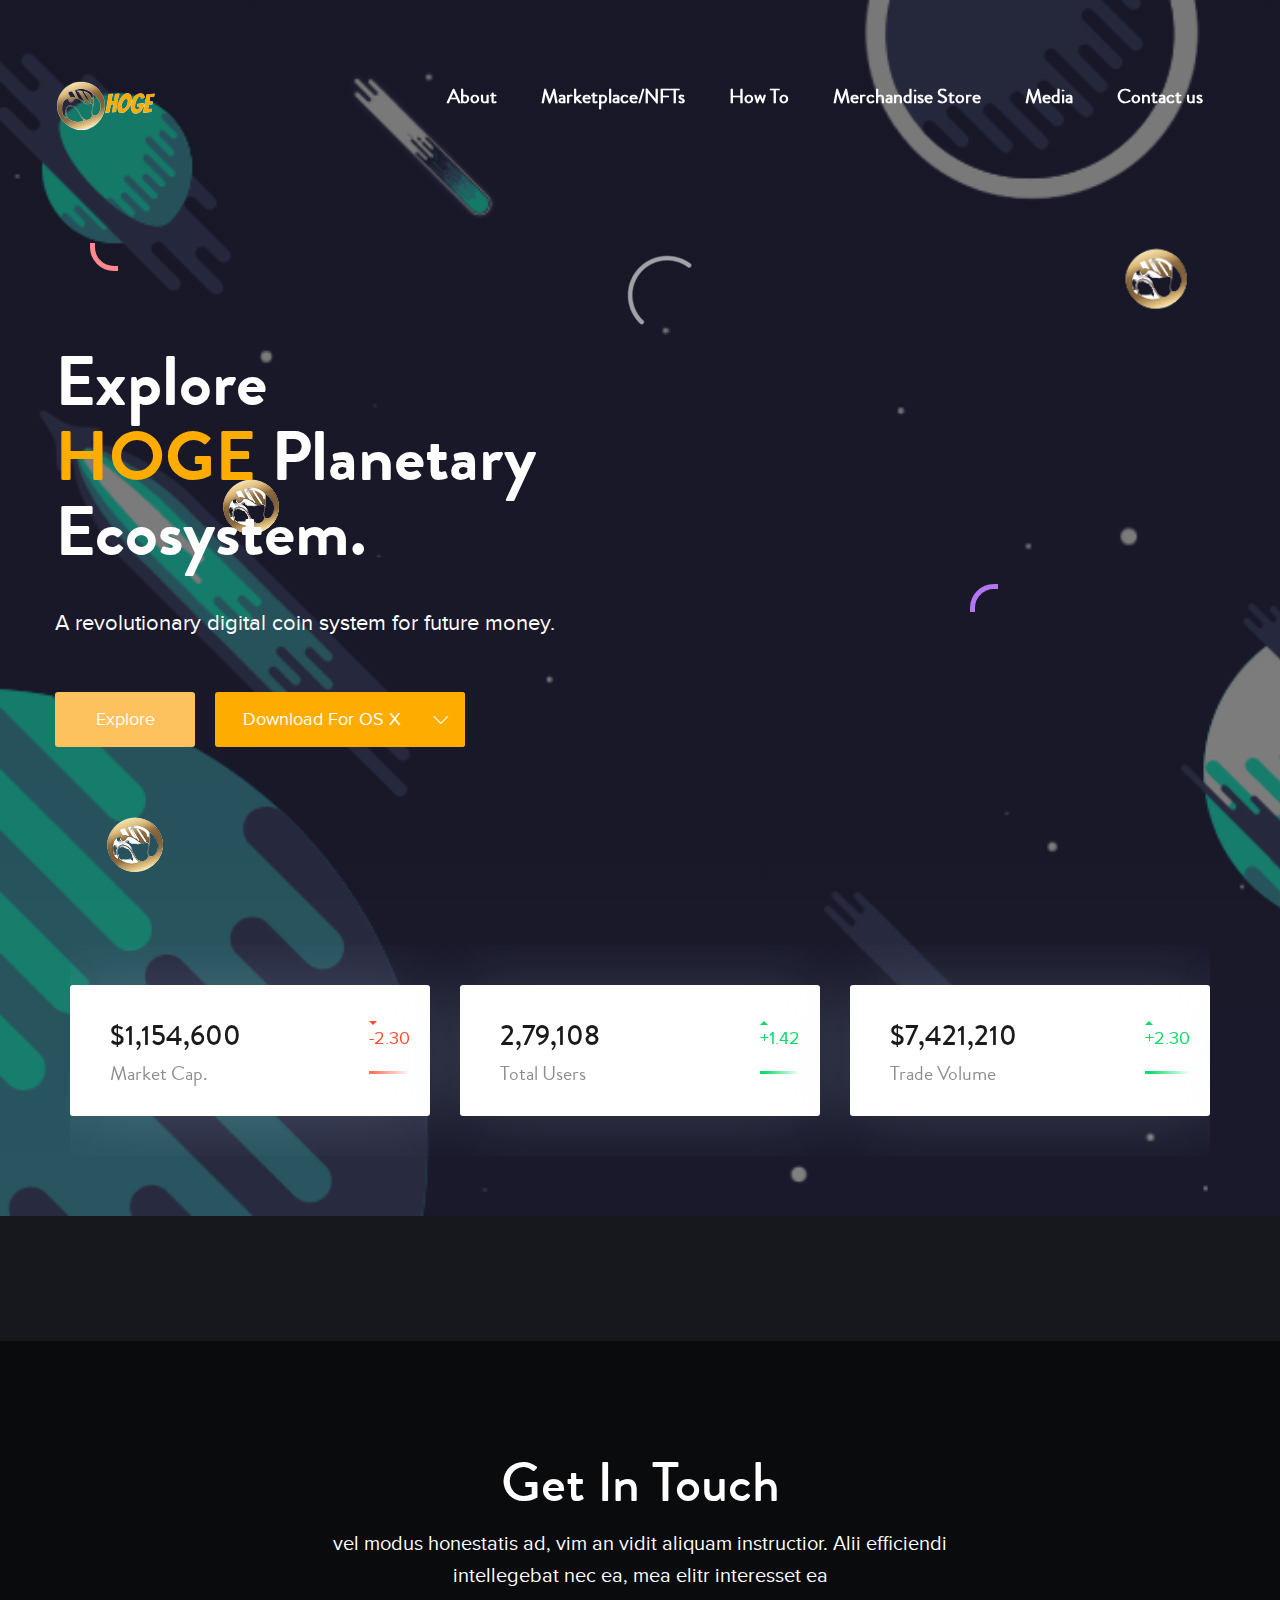
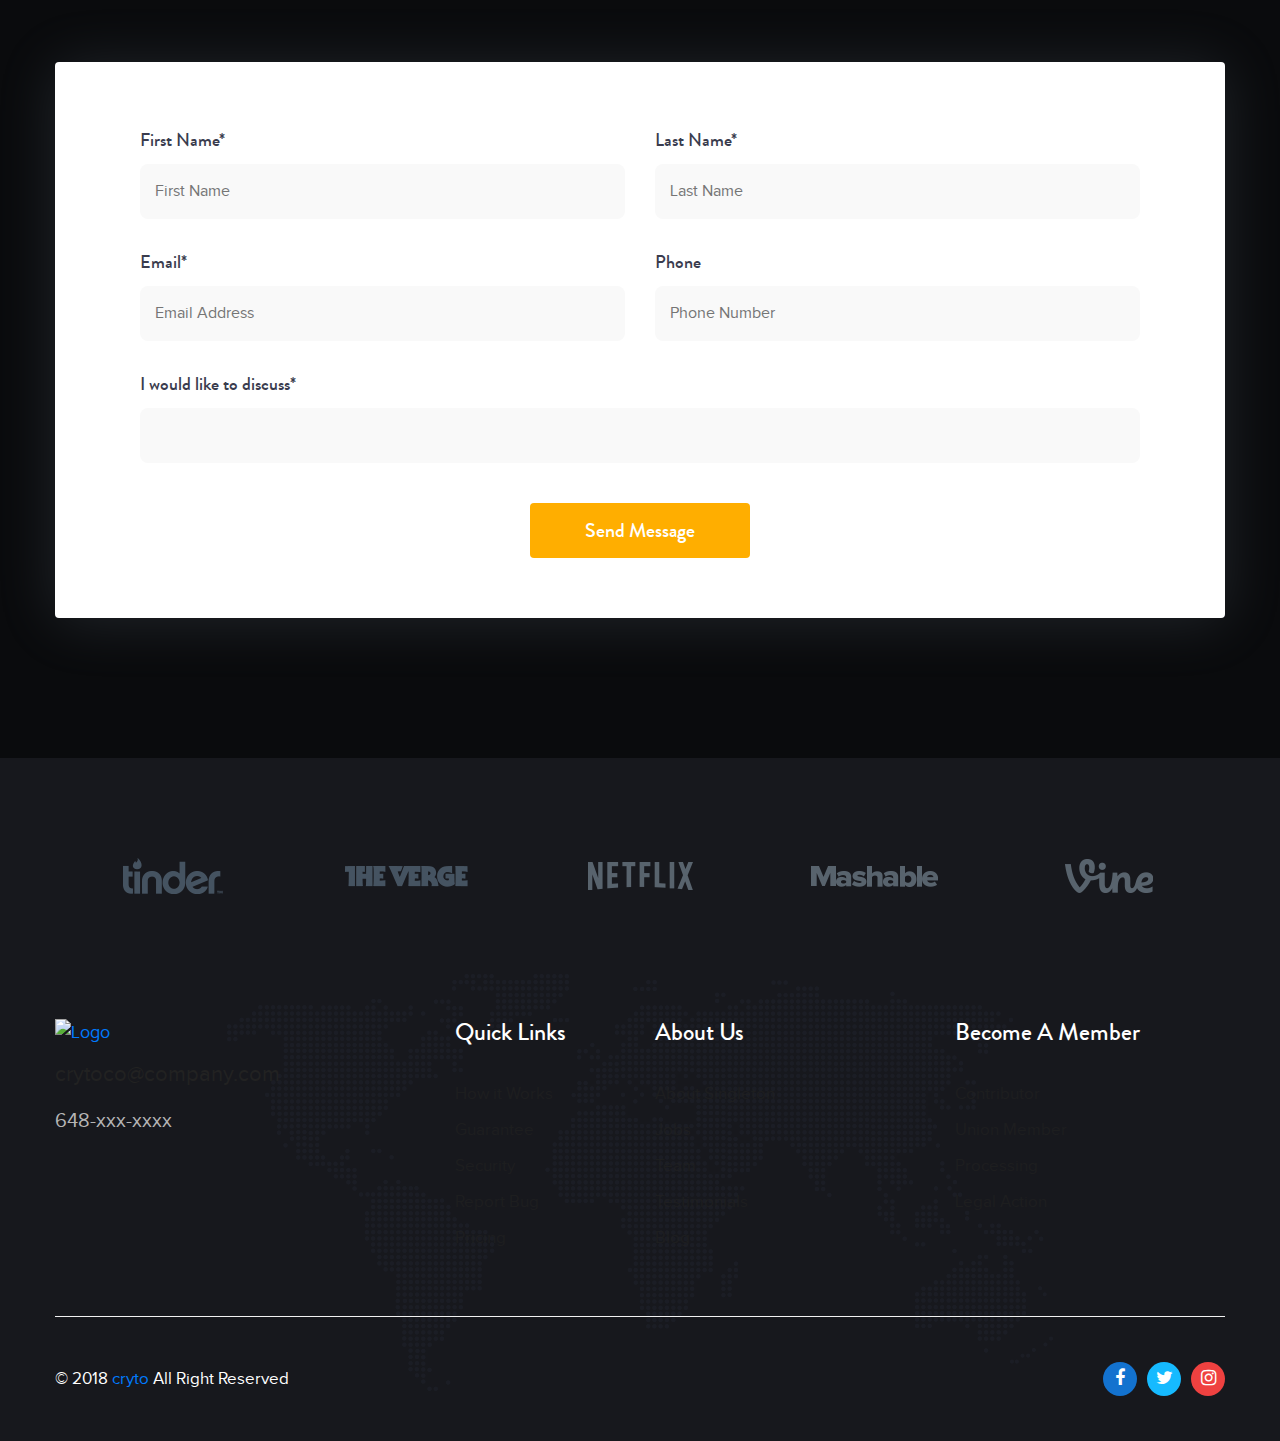
==== commit 20891b2d: "changed description" ====
--- a/index.html
+++ b/index.html
@@ -3,8 +3,9 @@
 	<head>
 		<meta charset="UTF-8">
 		<meta name="keywords" content="crypto, mining, animation, example, examples">
-		<meta name="author" content="Creativegigs">
-		<meta name="description" content="cryto is a beautiful website template designed for bitcoin crypto currency mining and exchange websites.">
+		<meta name="author" content="Hogefinance developer">
+		<meta name="description" content="The creator's community intent of providing opportunities, education, tools & resources to bridge the gap between DeFi & global adoption.
+		We Meme Business.">
 		<meta name='og:image' content='images/home/ogg.png'>
 		<!-- For IE -->
 		<meta http-equiv="X-UA-Compatible" content="IE=edge">
@@ -87,7 +88,7 @@
 
 					<!-- ^^^^^^^^^^^^^^^^^ Theme Banner ^^^^^^^^^^^^^^^ -->
 					<div id="theme-banner" class="theme-banner-one">
-						<img src="images/Join now.gif" alt="" class="illustration">
+						<img style="border-radius: 10px;" src="images/Join now.gif" alt="" class="illustration">
 						<a href="#features"><img src="images/hoge_logo.png" alt="" class="icon-shape-one" height="70px" width="70px"></a>
 						<img src="images/hoge_logo.png" alt="" class="icon-shape-two">
 						<img src="images/hoge_logo.png" alt="" class="icon-shape-three">
--- a/css/style.css
+++ b/css/style.css
@@ -81,7 +81,7 @@
   overflow: hidden;
 }
 #loader {
-  background: url(../images/hoge_preload.gif);
+  background: url(../images/hogeprere\ \(1\).gif);
   width: 120px;
   height: 120px;
   position: relative;
@@ -1036,6 +1036,7 @@
   background-size: cover;
   background-attachment: fixed;
   margin-top: 125px;
+  border-radius: 5px;
 }
 .contact-us-one.m0 {margin: 0;}
 .contact-us-one .overlay {
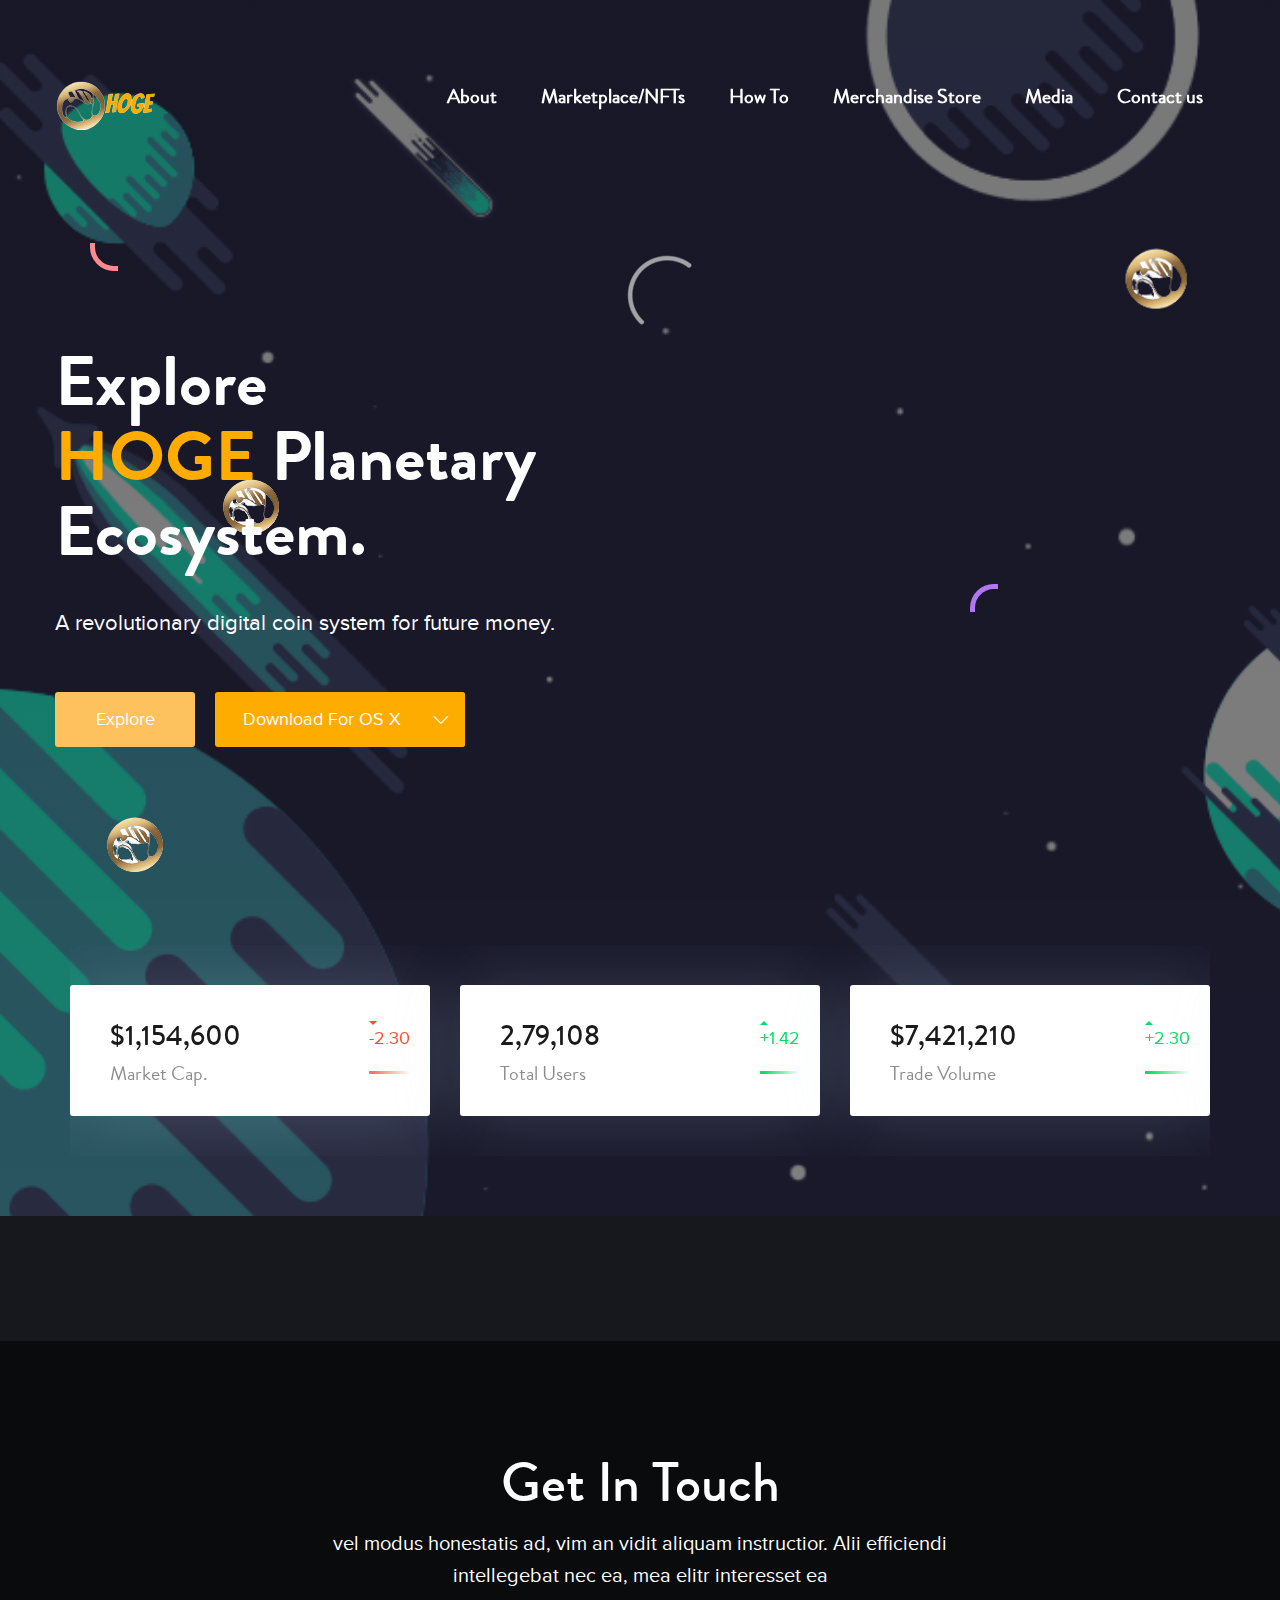
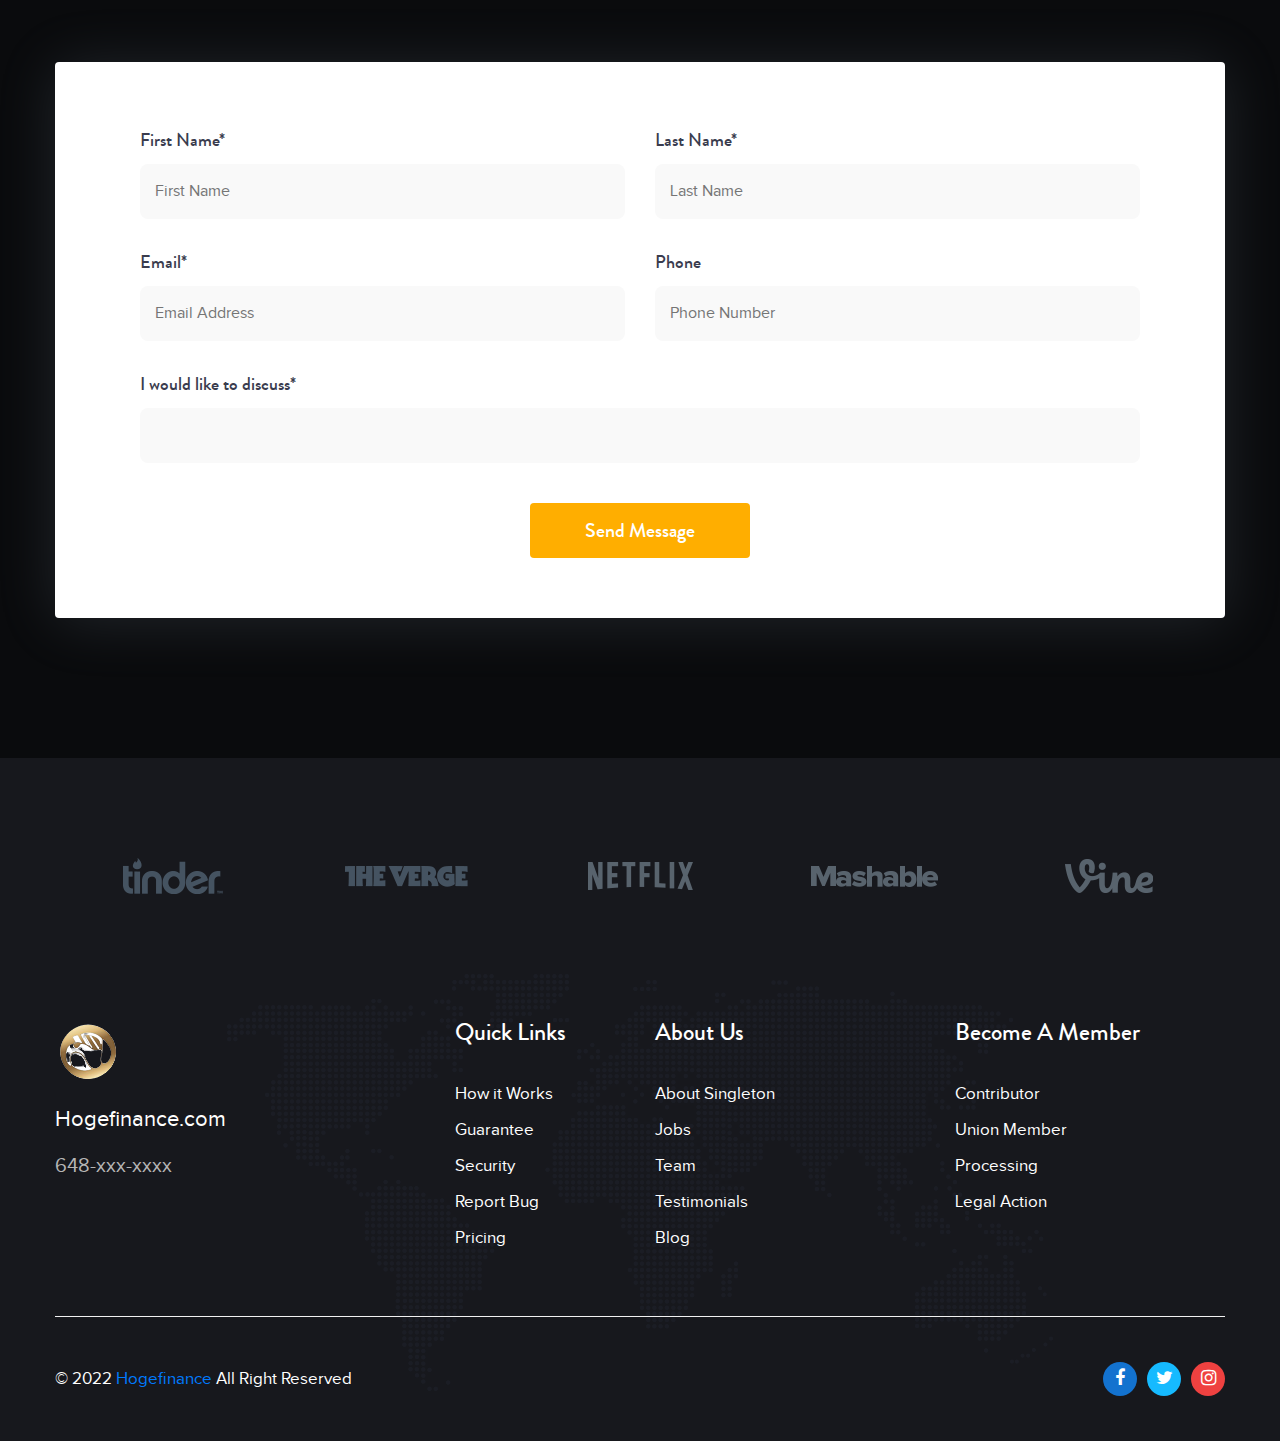
==== commit 8562126c: "added new changesr" ====
--- a/index.html
+++ b/index.html
@@ -262,8 +262,8 @@
 							<div class="top-footer-data-wrapper">
 								<div class="row">
 									<div class="col-lg-4 col-sm-6 footer-logo">
-										<div class="logo"><a href="index.html"><img src="images/logo/logo.png" alt="Logo"></a></div>
-										<a href="#" class="email">crytoco@company.com</a>
+										<div class="logo"><a href="index.html"><img src="images/hoge_logo.png" alt="Logo"></a></div>
+										<a href="#" class="email">Hogefinance.com</a>
 										<a href="#" class="mobile">648-xxx-xxxx</a>
 									</div> <!-- /.footer-logo -->
 									<div class="col-lg-2 col-sm-6 footer-list">
@@ -299,7 +299,9 @@
 							</div> <!-- /.top-footer-data-wrapper -->
 
 							<div class="bottom-footer clearfix">
-								<p class="copyright">&copy; 2018 <a href="#">cryto</a> All Right Reserved</p>
+								<p class="copyright">&copy; 2022 <a href="#">Hogefinance
+
+								</a> All Right Reserved</p>
 								<ul>
 									<li><a href="#"><i class="fa fa-facebook" aria-hidden="true"></i></a></li>
 									<li><a href="#"><i class="fa fa-twitter" aria-hidden="true"></i></a></li>
--- a/css/style.css
+++ b/css/style.css
@@ -176,6 +176,7 @@
 .our-feature-five .text .learn-more  {
   -webkit-transition: all 0.3s ease-in-out;
   transition: all 0.3s ease-in-out;
+  color: #fff;
  }
 .tran4s,.our-features-one .single-feature .icon-box img,.hover-effect-one .single-blog-post .image-box img {
   -webkit-transition: all 0.4s ease-in-out;
@@ -1036,7 +1037,7 @@
   background-size: cover;
   background-attachment: fixed;
   margin-top: 125px;
-  border-radius: 5px;
+  
 }
 .contact-us-one.m0 {margin: 0;}
 .contact-us-one .overlay {
@@ -1146,7 +1147,7 @@
 }
 .theme-footer .top-footer-data-wrapper .footer-logo .email {
   font-size: 22px;
-  color: #222222;
+  color: #fff;
   display: block;
   margin: 12px 0 15px;
 }
@@ -1158,7 +1159,7 @@
 .theme-footer .top-footer-data-wrapper .footer-list ul li a {
   font-size: 17px;
   line-height: 36px;
-  color: rgb(33,33,33,0.7);
+  color: #fff;
   display: block;
 }
 .theme-footer .bottom-footer {padding: 45px 0;}
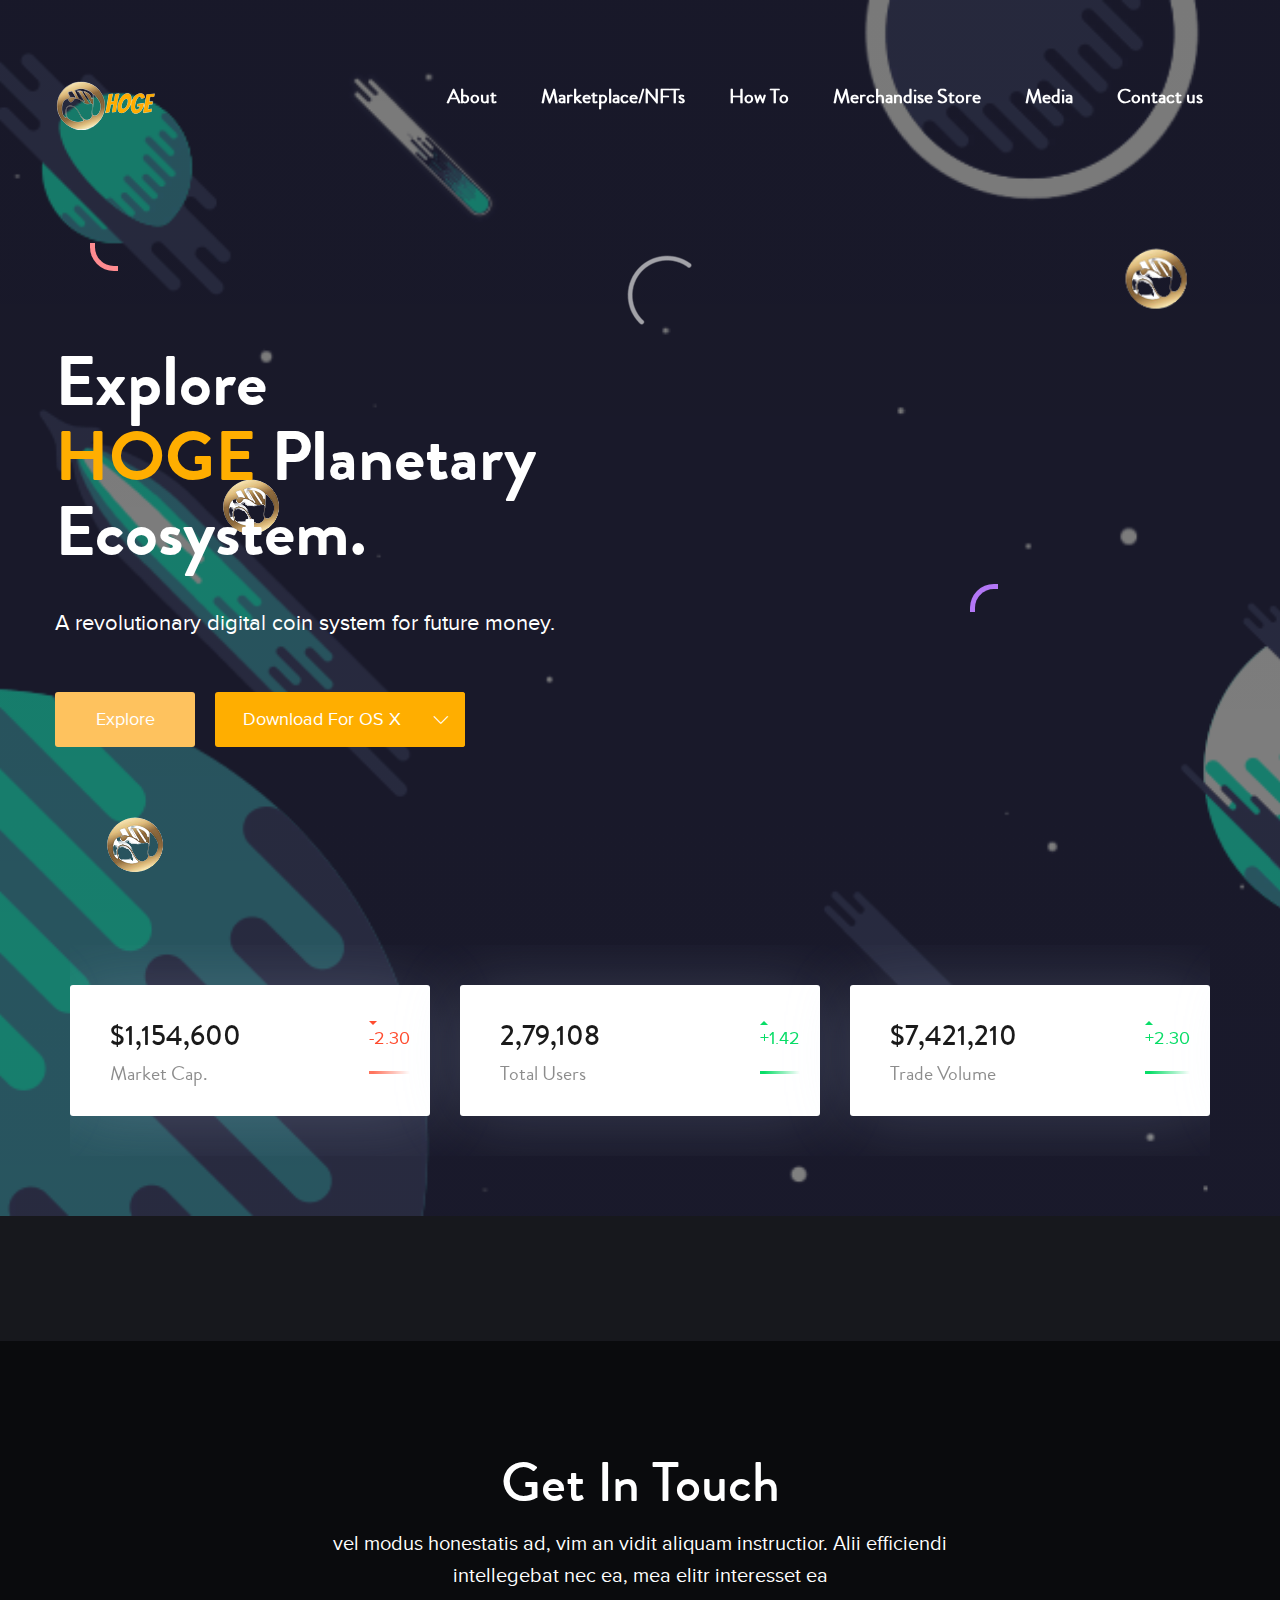
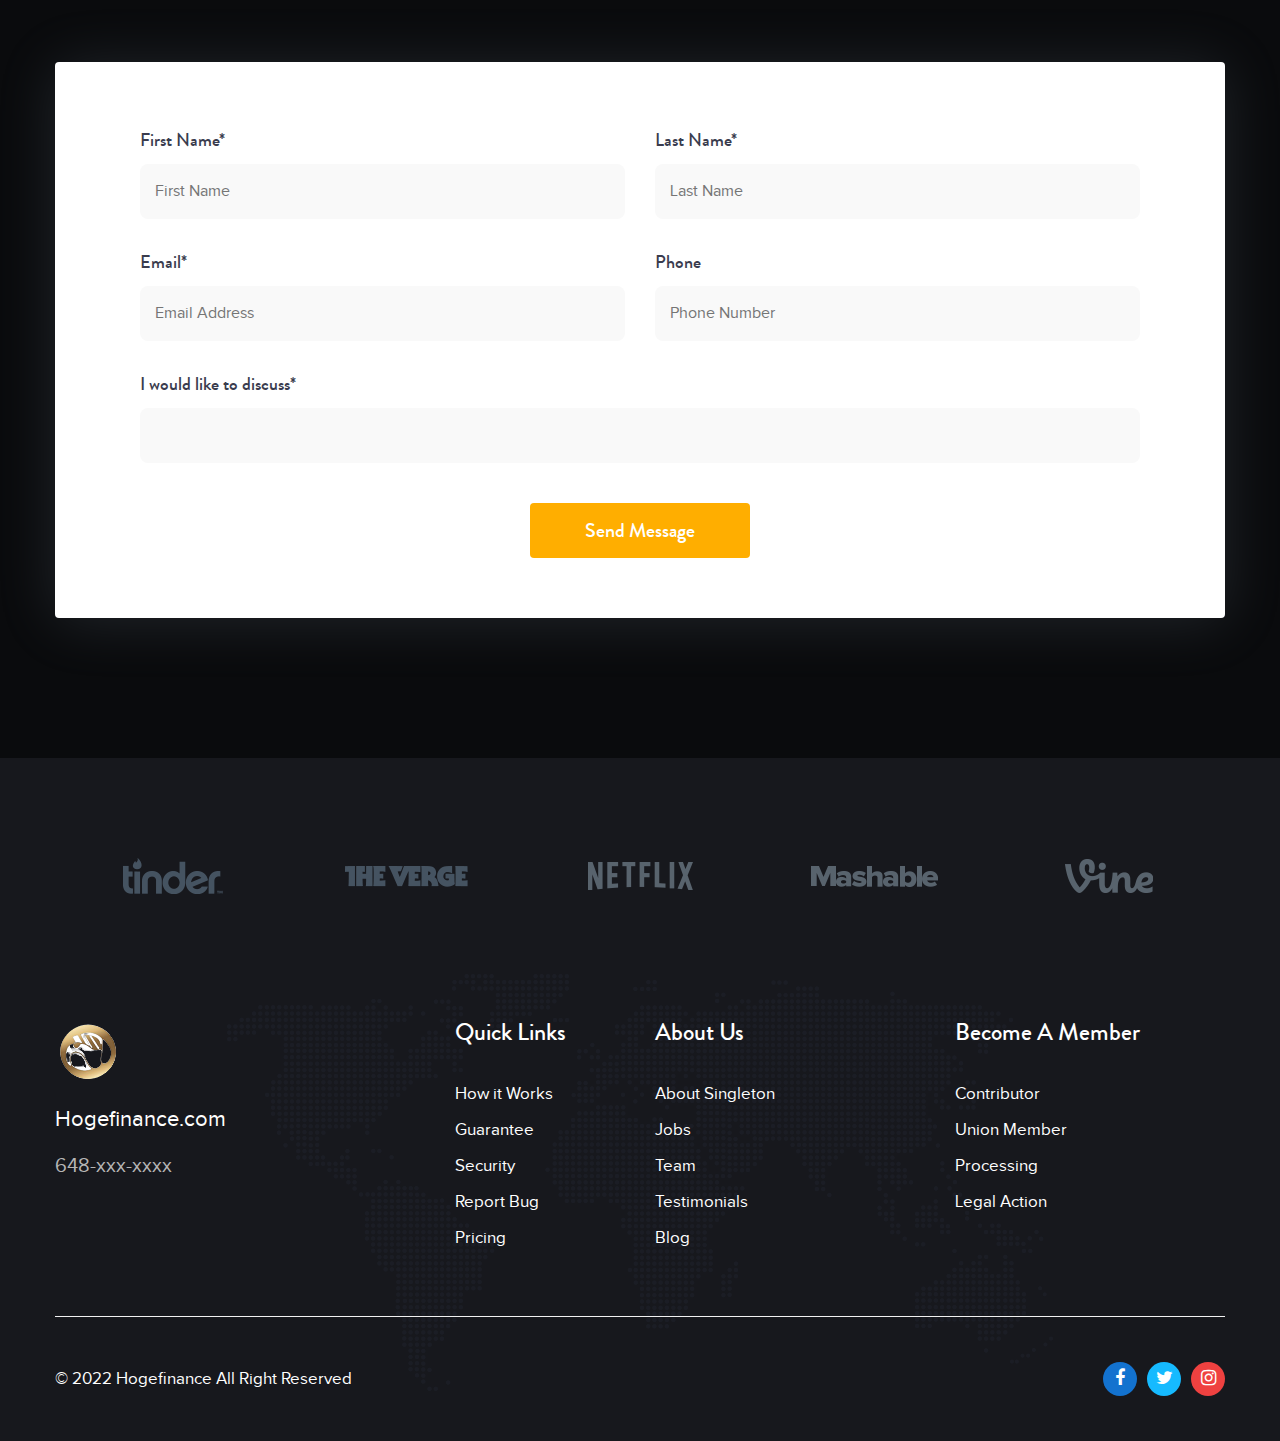
==== commit 99bf1534: "added new preloader" ====
--- a/index.html
+++ b/index.html
@@ -299,7 +299,8 @@
 							</div> <!-- /.top-footer-data-wrapper -->
 
 							<div class="bottom-footer clearfix">
-								<p class="copyright">&copy; 2022 <a href="#">Hogefinance
+								<p class="copyright">&copy; 2022 <a href="#" style="
+									color: #fff;" >Hogefinance
 
 								</a> All Right Reserved</p>
 								<ul>
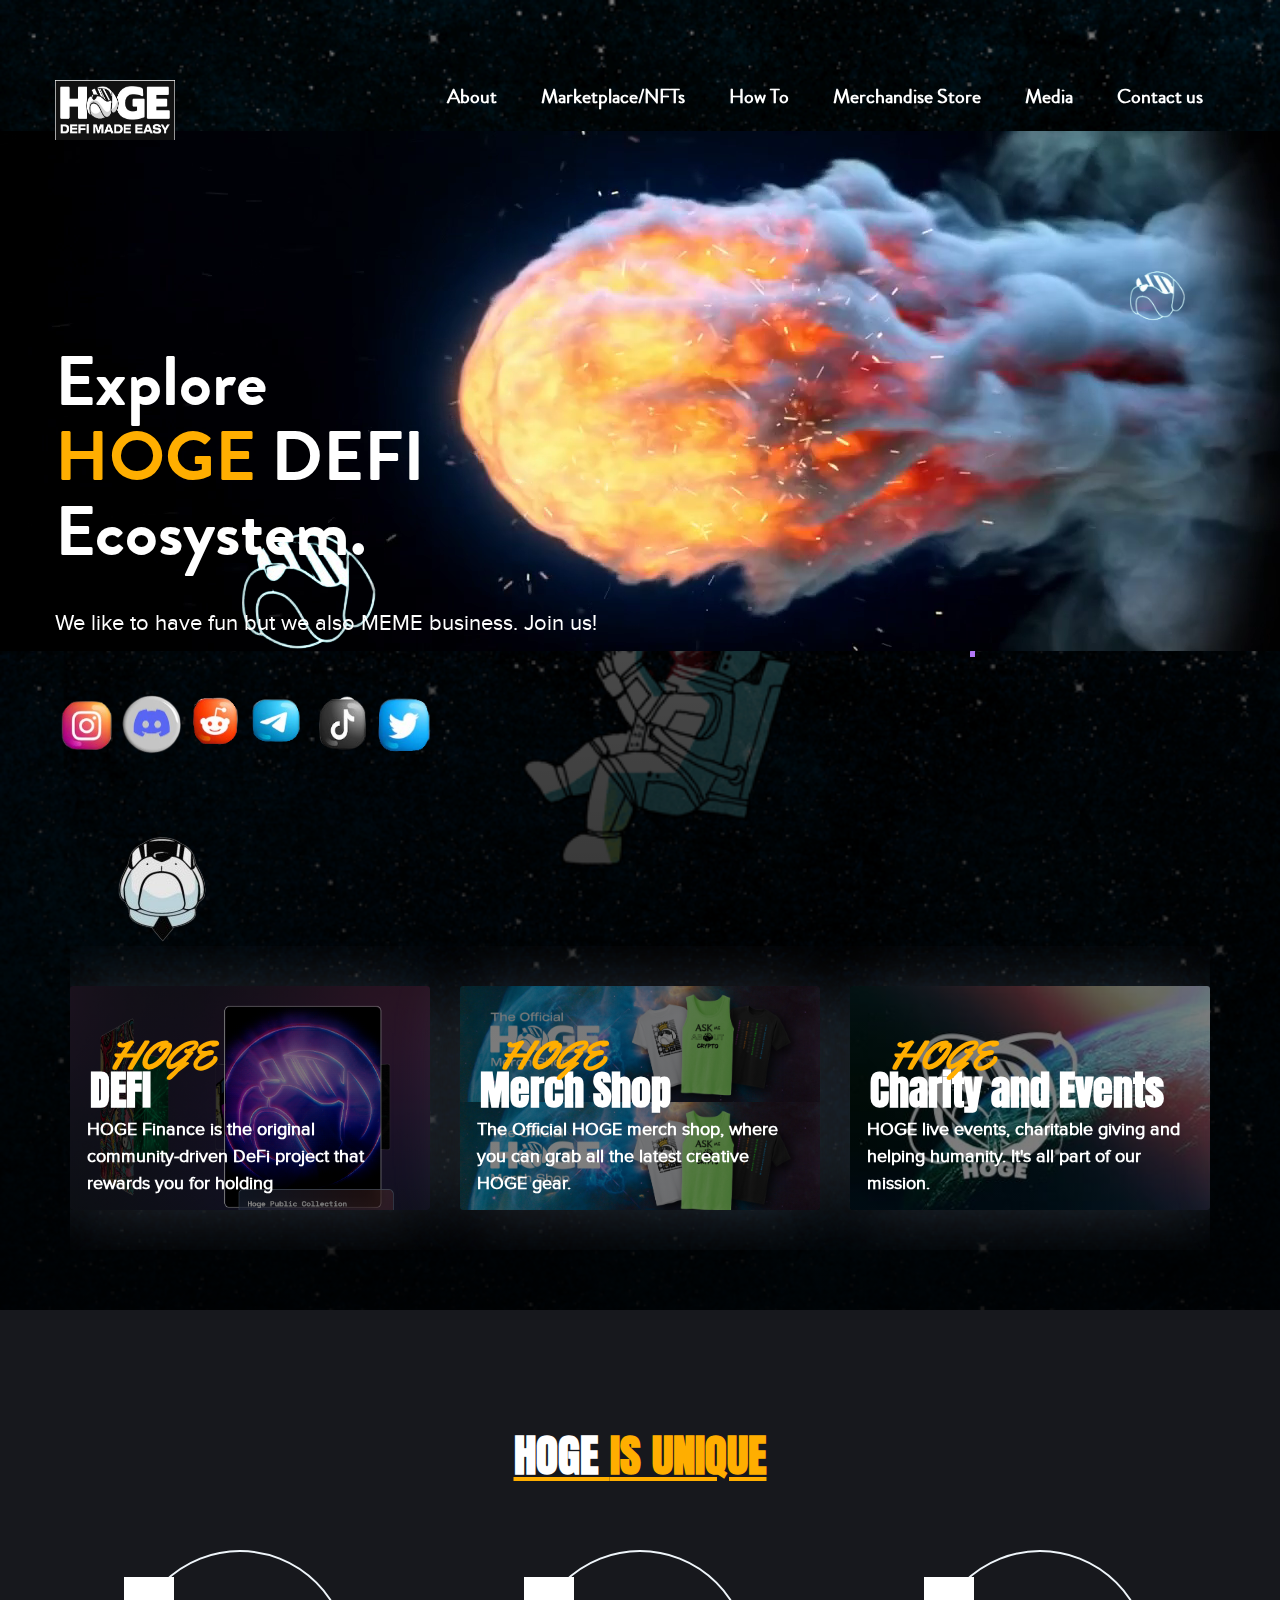
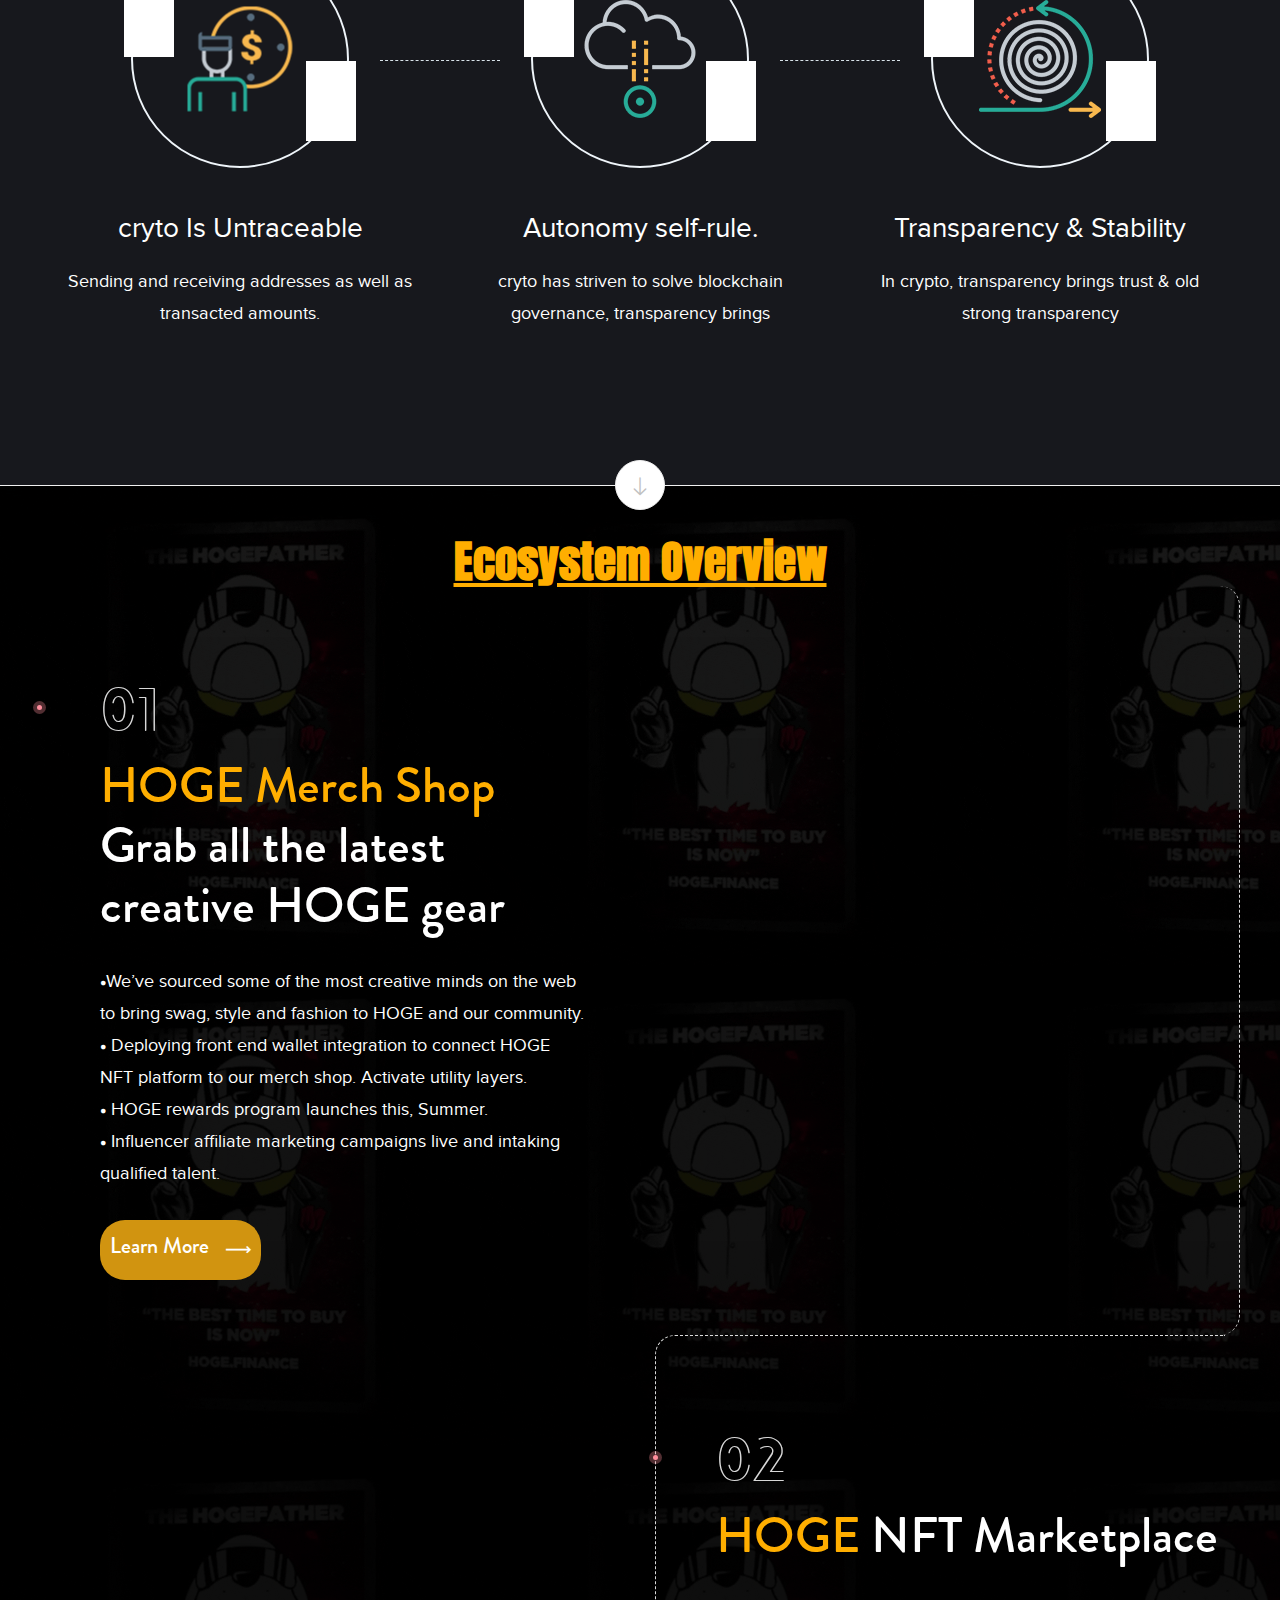
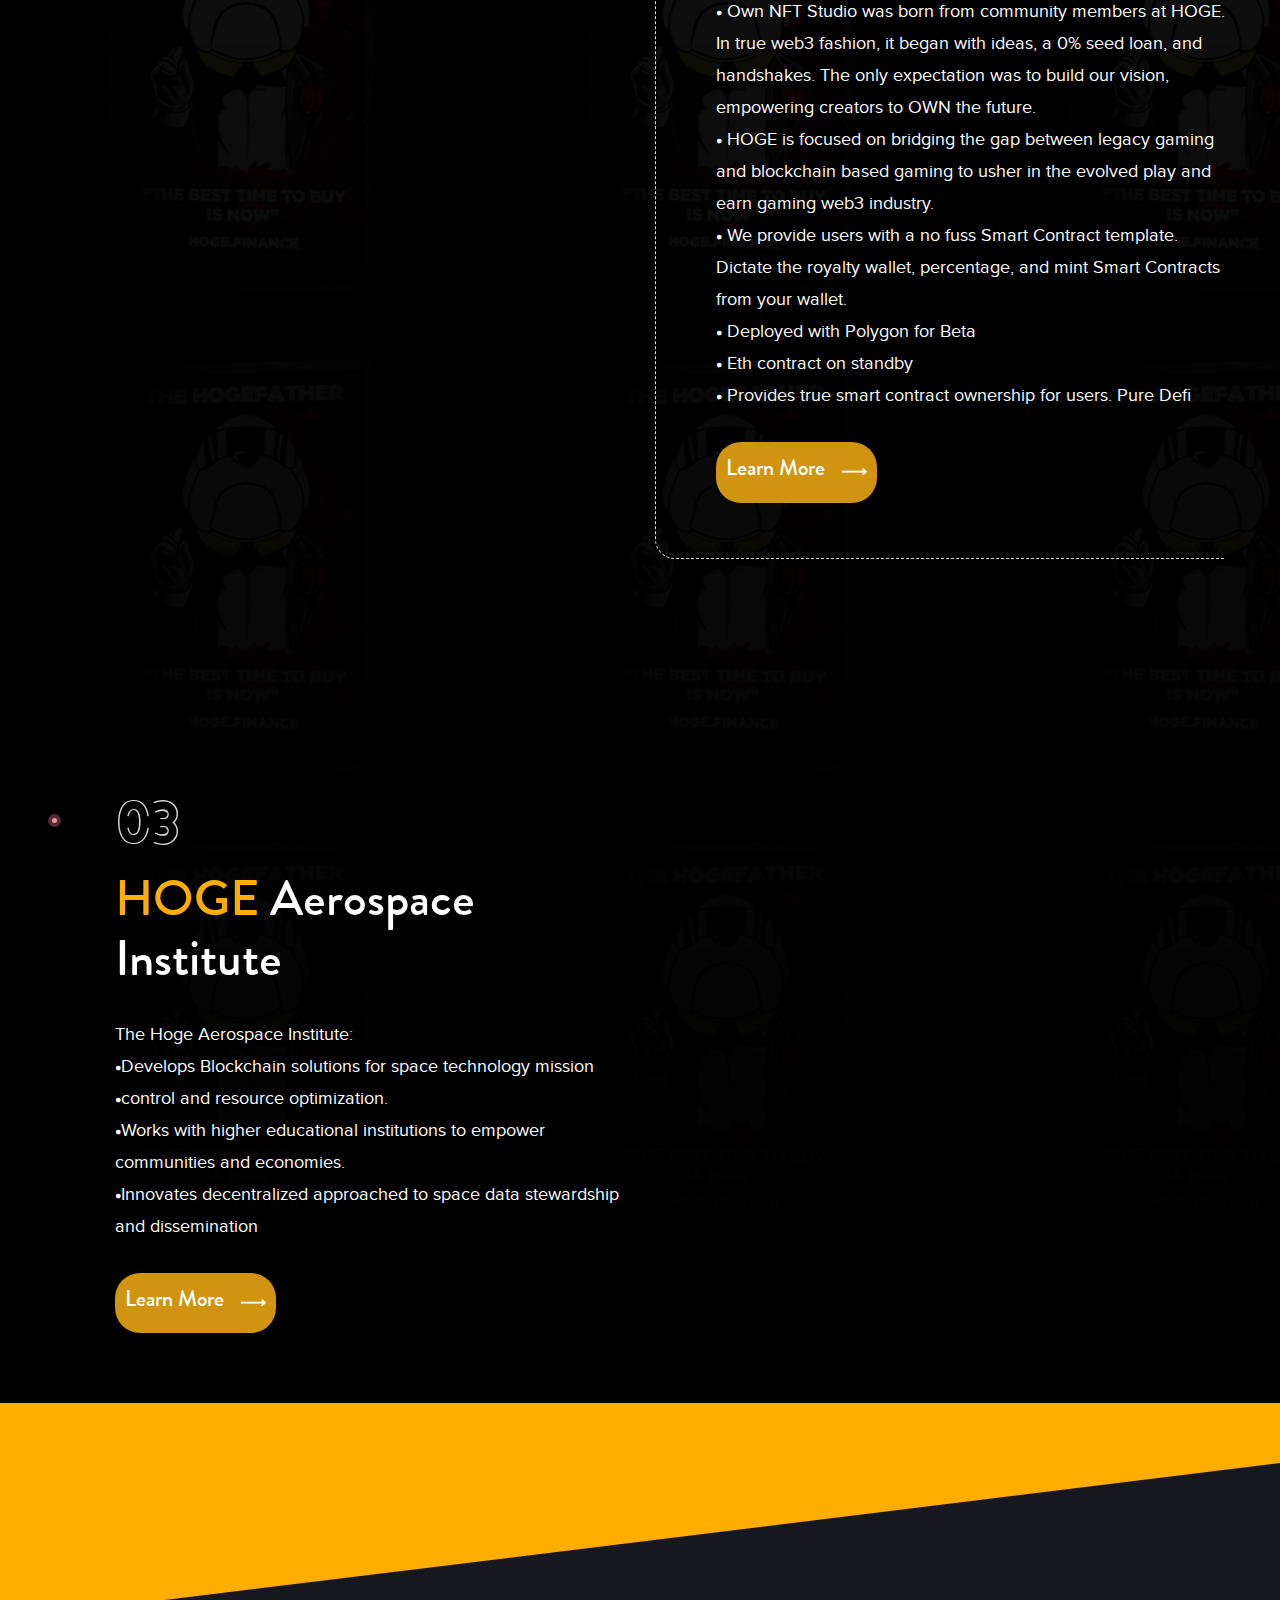
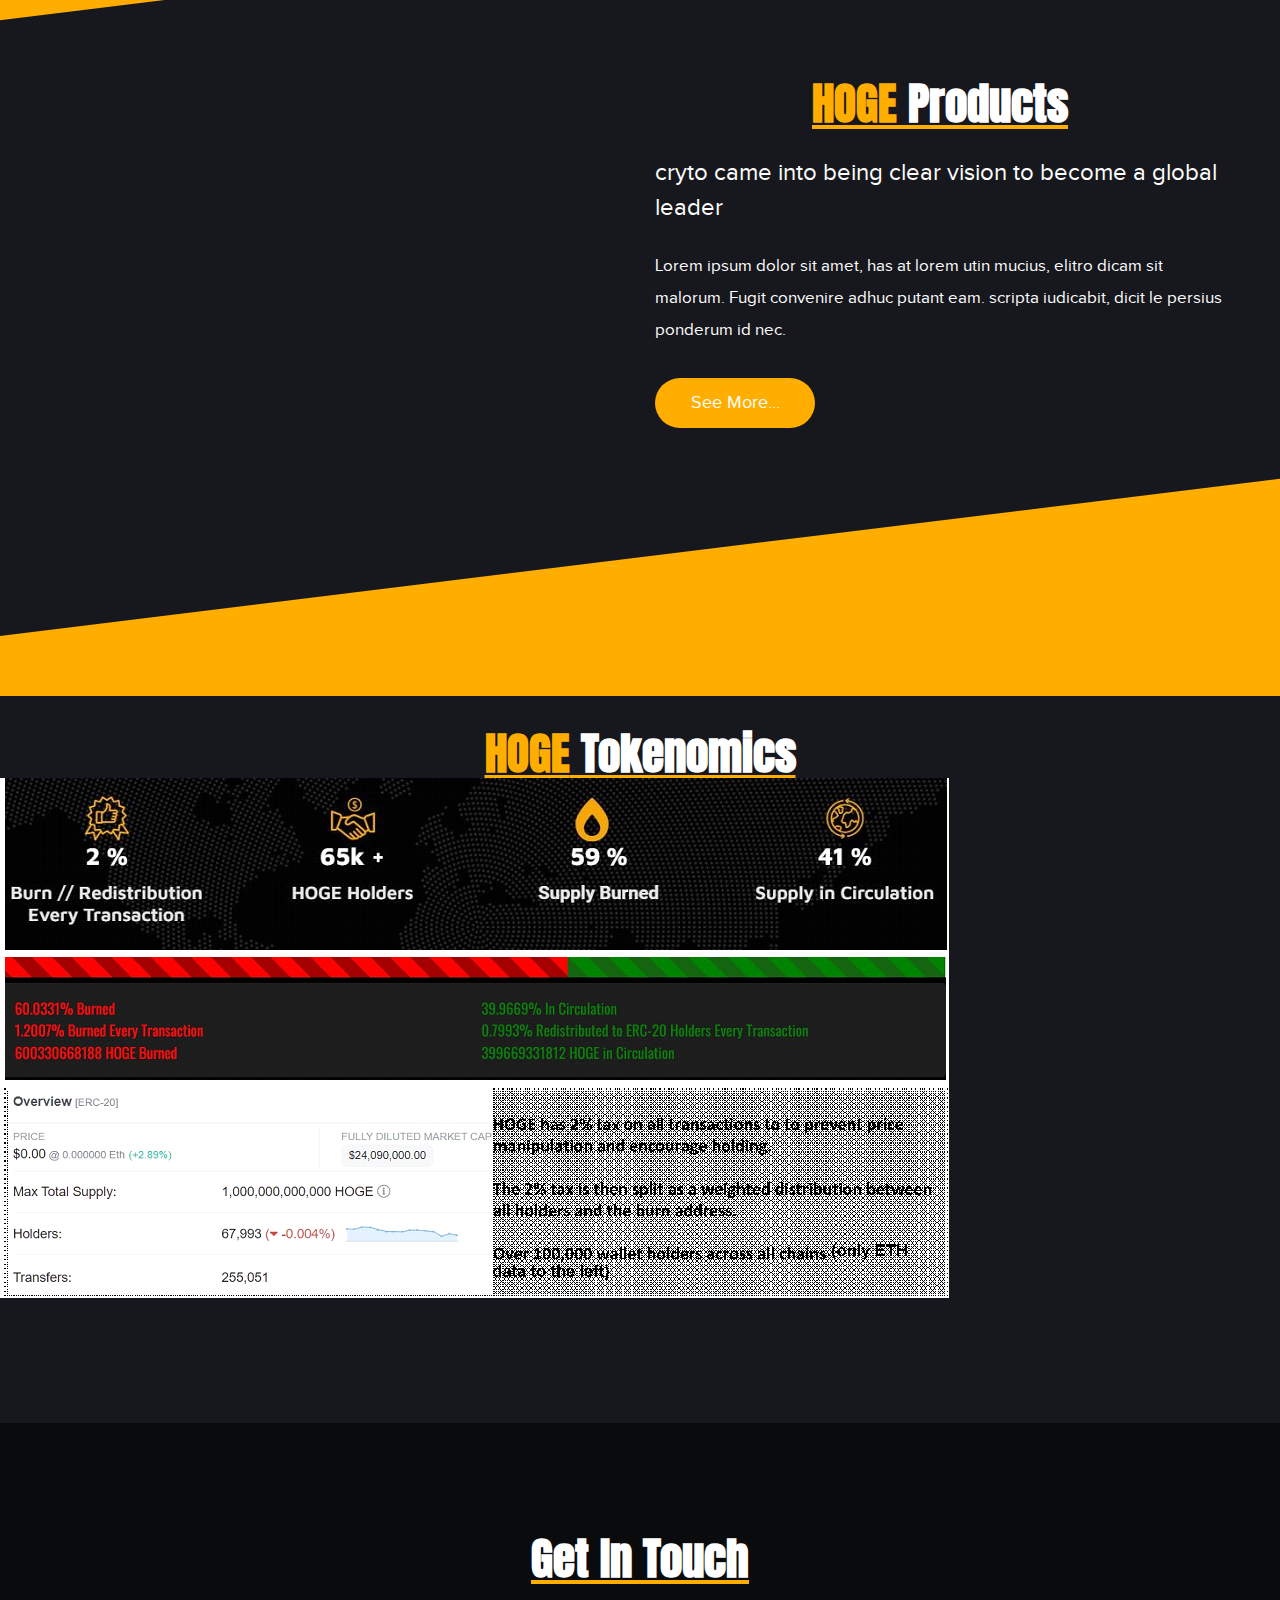
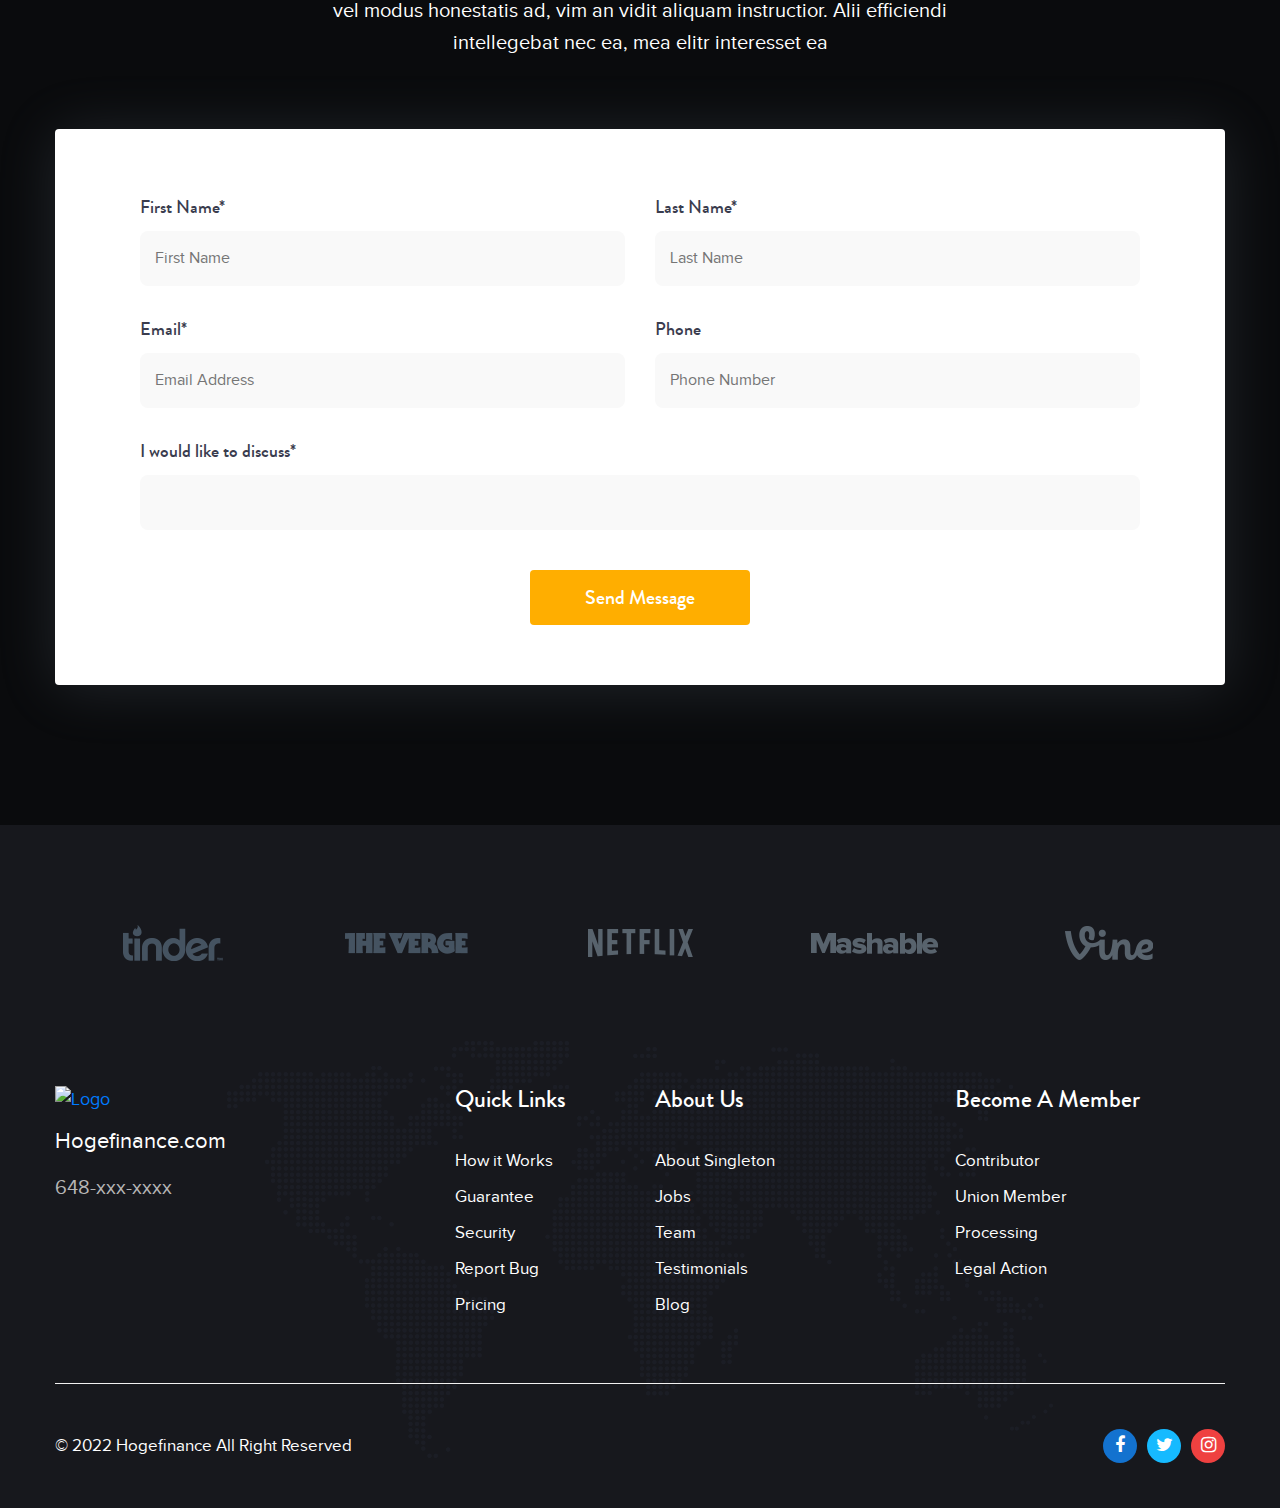
==== commit 85c6ffc0: "added 2 new sections" ====
--- a/index.html
+++ b/index.html
@@ -15,10 +15,11 @@
 		<title>HOGE Finance - Official HOGE Finance Website!</title>
 
 		<!-- Favicon -->
-		<link rel="icon" type="image/png" sizes="56x56" href="images/hoge_logo2.png">
+		<link rel="icon" type="image/png" sizes="56x56" href="images/Hoge_gold.png">
 
 		<!-- Main style sheet -->
 		<link rel="stylesheet" type="text/css" href="css/style.css">
+		<link href='https://fonts.googleapis.com/css?family=Yellowtail' rel='stylesheet'>
 		
 		<!-- responsive style sheet -->
 		<link rel="stylesheet" type="text/css" href="css/responsive.css">
@@ -37,7 +38,7 @@
 
 			<!-- ********************** Loading Transition ************************ -->
 			<div id="loader-wrapper">
-				<div id="loader"></div>
+				<div id="loader" class="rotate"></div>
 			</div>
 
 			<div class="html-top-content">
@@ -47,7 +48,7 @@
 					<header class="theme-main-menu">
 						<div class="container">
 							<div class="menu-wrapper clearfix">
-								<div class="logo"><a href="index.html"><img src="images/HOGE__3_-removebg-preview.png" alt="Logo"></a></div>
+								<div class="logo"><a href="index.html"><img src="images/hoge_defi.jpg" alt="Logo" height="60" width="120"></a></div>
 							
 
 								<!-- Navigation -->
@@ -83,36 +84,51 @@
 							</div> <!-- /.menu-wrapper -->
 						</div> <!-- /.container -->
 					</header> <!-- /.theme-main-menu -->
-					
+					<style>
+						video {
+							object-fit: cover;
+ 
+
+  position: absolute;
+  top: 10%;
+  left: 0;
+
+}
+
+					</style>
 
 
 					<!-- ^^^^^^^^^^^^^^^^^ Theme Banner ^^^^^^^^^^^^^^^ -->
 					<div id="theme-banner" class="theme-banner-one">
-						<img style="border-radius: 10px;" src="images/Join now.gif" alt="" class="illustration">
-						<a href="#features"><img src="images/hoge_logo.png" alt="" class="icon-shape-one" height="70px" width="70px"></a>
-						<img src="images/hoge_logo.png" alt="" class="icon-shape-two">
-						<img src="images/hoge_logo.png" alt="" class="icon-shape-three">
+						<video playsinline autoplay muted loop poster="cake.jpg">
+							<source src="images/hogesmoke.mp4" type="video/webm">
+							Your browser does not support the video tag.
+						</video>
+						<!-- <img style="border-radius: 10px;" src="images/Join now.gif" alt="" class="illustration"> -->
+						<a href="#features"><img src="images/hoge_neon2.png" alt="" class="icon-shape-one" height="70px" width="70px"></a>
+						<img src="images/hoge_glasses.png" alt="" class="icon-shape-two">
+						<img src="images/hoge_neon2.png" alt="" class="icon-shape-three">
 						<div class="round-shape-one"></div>
 						<div class="round-shape-two"><img src="images/icon/4.png" alt=""></div>
 						<div class="round-shape-three"></div>
 						<div class="container">
 							<div class="main-text-wrapper">
-								<h1>Explore<br> <span style="color: #ffae00;">HOGE </span>Planetary <br>Ecosystem.</h1>
-								<p>A revolutionary digital coin system for future money.</p>
-								<ul class="button-group clearfix">
-									<li><a href="#">Explore</a></li>
-									<li>
-										<div class="btn-group">
-										  <a href="#" class="download-button">Download For OS X</a>
-										  <button type="button" class="btn dropdown-toggle" data-toggle="dropdown" aria-haspopup="true" aria-expanded="false">
-										    <span class="sr-only">Toggle Dropdown</span>
-										  </button>
-										  <div class="dropdown-menu dropdown-menu-right">
-										    <a class="download-win" href="#">Download For Windows</a>
-										  </div>
-										</div>
-									</li>
-								</ul>
+								<h1>Explore<br> <span style="color: #ffae00;">HOGE </span>DEFI <br>Ecosystem.</h1>
+								<p>We like to have fun but we also MEME business. Join us!</p>
+								
+								<div class="socials">
+
+									<a href="https://www.instagram.com/officialhoge"><img src="images/logo_insta-removebg-preview.png"></a>
+									
+									<a href="https://discord.com/invite/hoge"><img src="images/logodiscord-removebg-preview.png"></a>
+									<a href="https://reddit.com/r/hoge"><img src="images/logoreddit-removebg-preview.png"></a>
+									<a href="https://t.me/hogefinance"><img src="images/logotelegram-removebg-preview.png"></a>
+									<a href="https://www.tiktok.com/@hoge.finance"><img src="images/logotiktok-removebg-preview.png"></a>
+									<a href="https://twitter.com/hogefinance"><img src="images/logotwitter-removebg-preview.png"></a>
+									
+								</div>
+								
+								
 							</div>
 						</div>
 
@@ -120,42 +136,42 @@
 							<div class="stock-market-price">
 								<div id="market-rate">
 									<div class="item">
-										<div class="main-wrapper">
-								 			<div class="amount">$1,154,600</div>
-								 			<h6 class="title">Market Cap.</h6>
-								 			<div class="current-info range-down">
-								 				<i class="icon flaticon-down-caret"></i>
-								 				<span class="rate">-2.30</span>
+										<div class="main-wrapper one">
+								 			<div class="amount">HOGE</div>
+								 			<h6 class="title">NFT/ Marketplace</h6>
+								 			<div class="current-info ">
+								 				
+								 				<span class="rate">a pure DeFi NFT marketplace where you own the smart contract (including creating & owning auction contract).</span>
 								 			</div>
 								 		</div>
 									</div>
 								 	<div class="item">
-										<div class="main-wrapper">
-								 			<div class="amount">2,79,108</div>
-								 			<h6 class="title">Total Users</h6>
-								 			<div class="current-info range-up">
-								 				<i class="icon flaticon-up-carret"></i>
-								 				<span class="rate">+1.42</span>
+										<div class="main-wrapper1">
+								 			<div class="amount">HOGE</div>
+								 			<h6 class="title">DEFI</h6>
+								 			<div class="current-info ">
+								 				
+								 				<span class="rate">HOGE Finance is the original community-driven DeFi project that rewards you for holding</span>
 								 			</div>
 								 		</div>
 									</div>
 								 	<div class="item">
-										<div class="main-wrapper">
-								 			<div class="amount">$7,421,210</div>
-								 			<h6 class="title">Trade Volume</h6>
-								 			<div class="current-info range-up">
-								 				<i class="icon flaticon-up-carret"></i>
-								 				<span class="rate">+2.30</span>
+										<div class="main-wrapper2">
+								 			<div class="amount">HOGE</div>
+								 			<h6 class="title">Merch Shop</h6>
+								 			<div class="current-info ">
+								 			
+								 				<span class="rate">The Official HOGE merch shop, where you can grab all the latest creative HOGE gear. </span>
 								 			</div>
 								 		</div>
 									</div>
 								 	<div class="item">
-										<div class="main-wrapper">
-								 			<div class="amount">0.0044559</div>
-								 			<h6 class="title">Exchange Rate</h6>
-								 			<div class="current-info range-down">
-								 				<i class="icon flaticon-down-caret"></i>
-								 				<span class="rate">-0.63</span>
+										<div class="main-wrapper3">
+								 			<div class="amount">HOGE</div>
+								 			<h6 class="title">Charity and Events</h6>
+								 			<div class="current-info ">
+								 				
+								 				<span class="rate">HOGE live events, charitable giving and helping humanity. It's all part of our mission.</span>
 								 			</div>
 								 		</div>
 									</div>
@@ -164,8 +180,179 @@
 						</div>
 					</div> <!-- /.theme-banner-one -->
 				</div> <!-- /.theme-top-section -->
+
+
+
+				 <!--
+				=====================================================
+					Our Feature
+				=====================================================
+				-->
+				<div class="our-features-one" id="features">
+					<div class="container">
+						<div class="theme-title">
+							<h2>HOGE <span>IS UNIQUE</span></h2>
+						</div>
+						
+
+						<div class="row">
+							<div class="col-md-4 col-xs-12">
+								<div class="single-feature">
+									<div class="icon-box">
+										<img src="images/icon/5.png" alt="" class="primary-icon">
+									</div>
+									<h3>cryto Is Untraceable</h3>
+									<p>Sending and receiving addresses as well as transacted amounts.</p>
+								</div> <!-- /.single-feature -->
+							</div> <!-- /.col- -->
+							<div class="col-md-4 col-xs-12">
+								<div class="single-feature border-fix">
+									<div class="icon-box">
+										<img src="images/icon/6.png" alt="" class="primary-icon">
+									</div>
+									<h3>Autonomy self-rule.</h3>
+									<p>cryto has striven to solve blockchain governance, transparency brings </p>
+								</div> <!-- /.single-feature -->
+							</div> <!-- /.col- -->
+							<div class="col-md-4 col-xs-12">
+								<div class="single-feature">
+									<div class="icon-box">
+										<img src="images/icon/7.png" alt="" class="primary-icon">
+									</div>
+									<h3>Transparency & Stability</h3>
+									<p>In crypto, transparency brings trust & old strong transparency</p>
+								</div> <!-- /.single-feature -->
+							</div> <!-- /.col- -->
+						</div> <!-- /.row -->
+					</div> <!-- /.container -->
+				</div> <!-- /.our-features -->
 				
 
+
+
+				<div class="our-feature-two" id="services">
+					<div class="container">
+						<div class="theme-title text-center">
+							<h2><span>Ecosystem Overview</span></h2>
+						</div>
+						<div class="row single-block">
+							<div class="col-lg-6">
+								<div class="text">
+									<div class="number">01</div>
+									<h2 class="title"><span>HOGE Merch Shop</span> Grab all the latest creative HOGE gear</h2>
+									<p> <b>•</b>We’ve sourced some of the most creative minds on the web to bring swag, style and fashion to HOGE and our community. 
+										<br><b>•</b>	Deploying front end wallet integration to connect HOGE NFT platform to our merch shop. Activate utility layers.
+										<br><b>•</b>	HOGE rewards program launches this, Summer.
+										<br><b>•</b>	Influencer affiliate marketing campaigns live and intaking qualified talent. 
+										</p>
+									<a href="#" class="learn-more">Learn More <i class="flaticon-right-thin"></i></a>
+								</div> <!-- /.text -->
+							</div> <!-- /.col- -->
+							<div class="col-lg-6 img-box"><div ><img  data-aos="fade-down" data-aos-duration="1100" src="images/HOGE_MERCH.png" alt=""><br><img data-aos="fade-right" data-aos-duration="1100" src="images/HOGE_MERCH.png" alt=""></div></div>
+						</div> <!-- /.row -->
+
+						<div class="row single-block">
+							<div class="col-lg-6 order-lg-last">
+								<div class="text">
+									<div class="number">02</div>
+									<h2 class="title"><span>HOGE</span> NFT Marketplace</h2>
+									<p><b>•</b>	Own NFT Studio was born from community members at HOGE. In true web3 fashion, it began with ideas, a 0% seed loan, and handshakes. The only expectation was to build our vision, empowering creators to OWN the future. 
+										<br><b>•</b>	HOGE is focused on bridging the gap between legacy gaming and blockchain based gaming to usher in the evolved play and earn gaming web3 industry. 
+										<br><b>•</b>	We provide users with a no fuss Smart Contract template. Dictate the royalty wallet, percentage, and mint Smart Contracts from your wallet.
+										<br><b>•</b>	Deployed with Polygon for Beta
+										<br><b>•</b>	Eth contract on standby
+										<br><b>•</b>	Provides true smart contract ownership for users. Pure Defi
+										</p>
+									<a href="#" class="learn-more">Learn More <i class="flaticon-right-thin"></i></a>
+								</div> <!-- /.text -->
+							</div> <!-- /.col- -->
+							<div class="col-lg-6 order-lg-first img-box"><div data-aos="fade-up" data-aos-duration="1100"><img src="images/hoge-land.jpg" alt="" data-aos="fade-up" data-aos-duration="1100"><img height="255px" width="452px" src="images/hoge-sell.png" alt=""></div></div>
+						</div> <!-- /.row -->
+
+
+						<div style="border-top: 5px solid #ffae00; margin-top: 2rem;" data-aos="fade-down" data-aos-duration="1100"><img src="images/aerospace.png" alt=""></div>
+						<div class="row single-block">
+							
+							<div class="col-lg-6" >
+								<div class="text">
+									<div class="number">03</div>
+									<h2 class="title"><span>HOGE</span> Aerospace Institute</h2>
+									<p>The Hoge Aerospace Institute:
+										<br><b>•</b>Develops Blockchain solutions for space technology mission
+										<br><b>•</b>control and resource optimization.
+										<br><b>•</b>Works with higher educational institutions to empower
+										communities and economies.
+										<br><b>•</b>Innovates decentralized approached to space data
+										stewardship and dissemination
+										</p>
+									<a href="#" class="learn-more">Learn More <i class="flaticon-right-thin"></i></a>
+								</div> <!-- /.text -->
+							</div> <!-- /.col- -->
+							<div  class="col-lg-6 img-box"><div><img  data-aos="fade-left" data-aos-duration="1100"src="images/erospace.png" height="452px" width="255px" alt=""></div></div>
+						</div> <!-- /.row -->
+					</div> <!-- /.container -->
+				</div>
+					<!--
+				=====================================================
+					Hoge products
+				=====================================================
+				-->
+				<div class="about-cryto style-two" id="about">
+					<div class="container">
+						<div class="row">
+							<div class="col-lg-6 order-lg-last">
+								<div class="theme-title text-center">
+									<h2><span>HOGE</span> Products</h2>
+								</div>
+					
+								<p class="sub-text">cryto came into being clear vision to become a global leader</p>
+								<p class="text">Lorem ipsum dolor sit amet, has at lorem utin mucius,  elitro dicam sit malorum. Fugit convenire adhuc putant eam. scripta iudicabit, dicit le persius ponderum id nec.</p>
+								<a href="#" class="learn-more">See More...</a>
+								
+							</div>
+							<div class="col-lg-6 order-lg-first">
+								<div class="icon-data">
+									<div class="single-box" data-aos="fade-right" data-aos-duration="1100">
+										<img src="images/hoge-music.png" height="167px" width="252px" alt="">
+										<h3>HOGE Music</h3>
+										<p>Lorem ipsum dolor sit amet, has at lorem sit.</p>
+									</div> <!-- /.single-box -->
+									<div class="single-box" data-aos="fade-down" data-aos-duration="1100">
+										<img src="images/hoge-swap.jpg" alt="">
+										<h3>HOGE Swap</h3>
+										<p>Lorem ipsum dolor sit amet, has at lorem sit.</p>
+									</div> <!-- /.single-box -->
+									<div class="single-box" data-aos="fade-up" data-aos-duration="1100">
+										<img src="images/hoge-dao.jpg" alt="">
+										<h3>Hoge Dao</h3>
+										<p>Lorem ipsum dolor sit amet, has at lorem sit.</p>
+									</div> <!-- /.single-box -->
+									<div class="single-box" data-aos="fade-up" data-aos-duration="1100">
+										<img src="images/game disply.png" height="127px" width="252px" alt="">
+										<h3>Hoge Games</h3>
+										<p>Lorem ipsum dolor sit amet, has at lorem sit.</p>
+									</div> <!-- /.single-box -->
+								</div> <!-- /.icon-data -->
+							</div>
+						</div>
+	
+					</div> <!-- /.container -->
+				
+				</div>
+				
+				<div class="container">
+					<div class="theme-title text-center" style="padding-top: 2rem;">
+						<h2><span>HOGE</span> Tokenomics</h2>
+					</div>
+				
+						
+					
+					</div>
+
+				</div>
+
+
+				<img src="images/hoge-tec.png" alt="">
 
 
 
--- a/css/style.css
+++ b/css/style.css
@@ -43,7 +43,7 @@
 @import url('../fonts/custom-font/bg-l/stylesheet.css');
 @import url('../fonts/custom-font/bg-reg/stylesheet.css');
 @import url('../fonts/custom-font/lovelo/stylesheet.css');
-
+@import url('https://fonts.googleapis.com/css2?family=Anton&family=Josefin+Sans:ital,wght@0,500;0,600;0,700;1,500;1,600;1,700&family=Nunito:ital,wght@0,200;0,300;0,400;0,700;0,800;0,900;1,300;1,500;1,600;1,700;1,800;1,900&display=swap');
 /*----bootstrap css ----- */
 @import url('../vendor/bootstrap/css/bootstrap.min.css');
 /*----font awesome -------*/
@@ -81,12 +81,25 @@
   overflow: hidden;
 }
 #loader {
-  background: url(../images/hogeprere\ \(1\).gif);
-  width: 120px;
-  height: 120px;
-  position: relative;
-  top: 50%;
+  background: url(../images/hogelog0.png);
+  width: 250px;
+  height: 250px;
+  position: relative;
+  top: 40%;
   margin: -32px auto 0 auto;
+ 
+}
+.rotate {
+  animation: rotation 8s infinite linear;
+}
+
+@keyframes rotation {
+  from {
+    transform: rotate(0deg);
+  }
+  to {
+    transform: rotate(359deg);
+  }
 }
 /*** 
 
@@ -184,10 +197,12 @@
  }
 /*--------------- Theme Title ------------*/
 .theme-title h2 {
-  font-family: 'brandon_grotesquemedium';
-  font-size: 55px;
-  line-height: 65px;
-  font-weight: normal;
+  font-family: 'Anton';
+  text-decoration: underline;
+  text-decoration-color: #ffae00;
+  font-size: 45px;
+  line-height: 50px;
+  font-weight: bold;
 }
 .theme-title .upper-heading {
   font-size: 20px;
@@ -342,7 +357,7 @@
 .theme-main-menu.fixed.full-width {padding: 10px 80px;}
 /*----------------------- Theme Banner One -------------------------*/
 .theme-banner-one {
-  background: linear-gradient(rgba(0, 0, 0, 0.527),rgba(0, 0, 0, 0.5)) , url(../images/pace.gif) no-repeat center;
+  background: linear-gradient(rgba(0, 0, 0, 0.527),rgba(0, 0, 0, 0.9)) , url(../images/bored\ panda.gif) no-repeat center;
   background-size: cover;
   
 }
@@ -351,6 +366,27 @@
   font-size: 22px;
   line-height: 37px;
   padding: 35px 0 50px;
+}
+
+
+.socials
+{
+  
+  display: flex;
+  flex-direction: row;
+}
+.socials img
+{
+  height: 4rem;
+  width: 4rem;
+}
+@media (max-width: 769px) {
+.socials img
+{
+  height: 3rem;
+  width: 3rem;
+}
+
 }
 .theme-banner-one .main-text-wrapper .button-group>li:first-child a {
   width: 140px;
@@ -406,9 +442,9 @@
 .theme-banner-one .main-text-wrapper .play-buttton:hover {color: #fff; }
 .theme-banner-one .illustration {
   position: absolute;
-  top:25%;
+  top:60%;
   right: 10%;
-  z-index: -1;
+  z-index: 1;
 }
 .theme-banner-one .icon-shape-one {
   position: absolute;
@@ -597,36 +633,46 @@
 /*----------------- Stock Market Price -----------------*/
 .stock-market-price {padding-bottom: 50px;}
 .stock-market-price #market-rate {padding: 10px 15px;}
+
 .stock-market-price #market-rate .main-wrapper {
-  background: #fff;
+  
+  background: linear-gradient(rgba(0, 0, 0, 0.527),rgba(0, 0, 0, 0.5)) ,  url(../images/ezgif.com-gif-maker\ \(1\).gif);
+  background-size: cover;
   box-shadow: 0px 3px 70px 0px rgba(187, 206, 233, 0.2);
   border-radius: 3px;
   padding: 30px 20px 30px 40px;
   position: relative;
   margin: 40px 0;
   text-align: left;
+  height: 14rem;
 }
 .stock-market-price #market-rate .main-wrapper .amount {
-  font-family: 'brandon_grotesquemedium';
-  font-size: 28px;
-  color: #1a1a1a;
+  font-family: 'Yellowtail';
+  position: absolute;
+  font-size: 40px;
+  font-weight: bolder;
+  color: #ffae00;
+  z-index: 1;
   padding-bottom: 5px;
-}
-.stock-market-price #market-rate .main-wrapper .title {color: rgba(26,26,26,0.5);}
+  
+  top:40px;
+}
+.stock-market-price #market-rate .main-wrapper .title {color: #fff; font-weight: bolder; right: 20px;
+  top:80px;  font-family: 'Anton'; font-size: 2.5rem; position: absolute; Left: 20px;}
 .stock-market-price #market-rate .main-wrapper .current-info {
   position: absolute;
   right: 20px;
-  top:22px;
-}
-.stock-market-price #market-rate .main-wrapper .current-info.range-down {color: #ff4c2f;}
-.stock-market-price #market-rate .main-wrapper .current-info.range-up {color: #08dd67;}
+  top:60px;
+}
+
 
 .stock-market-price #market-rate .main-wrapper .icon {font-size: 8px;}
 .stock-market-price #market-rate .main-wrapper .rate {
   display: block;
   position: relative;
-  margin-top: -9px;
-  padding-bottom: 22px;
+  margin-top: 70px;
+  margin-left: 17px;
+  font-weight: bold;
 } 
 .stock-market-price #market-rate .main-wrapper .rate:before {
   content: '';
@@ -638,6 +684,176 @@
 }
 .stock-market-price #market-rate .main-wrapper .range-down .rate:before {background: linear-gradient(90deg, rgb(255,116,93) 10%, rgba(255,255,255,1) 100%);}
 .stock-market-price #market-rate .main-wrapper .range-up .rate:before {background: linear-gradient(90deg, rgb(8,221,103) 10%, rgba(255,255,255,1) 100%);}
+
+.stock-market-price #market-rate .main-wrapper1 {
+  
+  background: linear-gradient(rgba(0, 0, 0, 0.527),rgba(0, 0, 0, 0.5)) ,  url(../images/game\ disply.png);
+  background-size: cover;
+  box-shadow: 0px 3px 70px 0px rgba(187, 206, 233, 0.2);
+  border-radius: 3px;
+  padding: 30px 20px 30px 40px;
+  position: relative;
+  margin: 40px 0;
+  text-align: left;
+  height: 14rem;
+}
+.stock-market-price #market-rate .main-wrapper1 .amount {
+  font-family: 'Yellowtail';
+  position: absolute;
+  font-size: 40px;
+  font-weight: bolder;
+  color: #ffae00;
+  z-index: 1;
+  padding-bottom: 5px;
+  
+  top:40px;
+}
+.stock-market-price #market-rate .main-wrapper1 .title {color: #fff; font-weight: bolder; right: 20px;
+  top:80px;  font-family: 'Anton'; font-size: 2.5rem; position: absolute; Left: 20px;}
+.stock-market-price #market-rate .main-wrapper1 .current-info {
+  position: absolute;
+  right: 20px;
+  top:60px;
+}
+
+.stock-market-price #market-rate .main-wrapper1 .icon {font-size: 8px;}
+.stock-market-price #market-rate .main-wrapper1 .rate {
+  display: block;
+  position: relative;
+  margin-top: 70px;
+  margin-left: 17px;
+  font-weight: bold;
+ 
+} 
+.stock-market-price #market-rate .main-wrapper1 .rate:before {
+  content: '';
+  width: 100%;
+  height: 3px;
+  position: absolute;
+  bottom: 0;
+  left:0;
+}
+.stock-market-price #market-rate .main-wrapper1 .range-down .rate:before {background: linear-gradient(90deg, rgb(255,116,93) 10%, rgba(255,255,255,1) 100%);}
+.stock-market-price #market-rate .main-wrapper1 .range-up .rate:before {background: linear-gradient(90deg, rgb(8,221,103) 10%, rgba(255,255,255,1) 100%);}
+
+
+
+
+
+
+
+
+
+.stock-market-price #market-rate .main-wrapper2 {
+  
+  background: linear-gradient(rgba(0, 0, 0, 0.527),rgba(0, 0, 0, 0.5)) ,  url(../images/HOGE_MERCH.png);
+  background-size: contain;
+  box-shadow: 0px 3px 70px 0px rgba(187, 206, 233, 0.2);
+  border-radius: 3px;
+  padding: 30px 20px 30px 40px;
+  position: relative;
+  margin: 40px 0;
+  text-align: left;
+  height: 14rem;
+}
+.stock-market-price #market-rate .main-wrapper2 .amount {
+  font-family: 'Yellowtail';
+  position: absolute;
+  font-size: 40px;
+  font-weight: bolder;
+  color: #ffae00;
+  z-index: 1;
+  padding-bottom: 5px;
+  
+  top:40px;
+}
+.stock-market-price #market-rate .main-wrapper2 .title {color: #fff; font-weight: bolder; right: 20px;
+  top:80px;  font-family: 'Anton'; font-size: 2.5rem; position: absolute; Left: 20px;}
+.stock-market-price #market-rate .main-wrapper2 .current-info {
+  position: absolute;
+  right: 20px;
+  top:60px;
+}
+
+.stock-market-price #market-rate .main-wrapper2 .icon {font-size: 8px;}
+.stock-market-price #market-rate .main-wrapper2 .rate {
+  display: block;
+  position: relative;
+  margin-top: 70px;
+  margin-left: 17px;
+  font-weight: bold;
+} 
+.stock-market-price #market-rate .main-wrapper2 .rate:before {
+  content: '';
+  width: 100%;
+  height: 3px;
+  position: absolute;
+  bottom: 0;
+  left:0;
+}
+.stock-market-price #market-rate .main-wrapper2 .range-down .rate:before {background: linear-gradient(90deg, rgb(255,116,93) 10%, rgba(255,255,255,1) 100%);}
+.stock-market-price #market-rate .main-wrapper2 .range-up .rate:before {background: linear-gradient(90deg, rgb(8,221,103) 10%, rgba(255,255,255,1) 100%);}
+
+
+
+
+
+
+
+
+
+
+.stock-market-price #market-rate .main-wrapper3 {
+  
+  background: linear-gradient(rgba(0, 0, 0, 0.527),rgba(0, 0, 0, 0.5)) ,  url(../images/aerospace.png);
+  background-size: cover;
+  box-shadow: 0px 3px 70px 0px rgba(187, 206, 233, 0.2);
+  border-radius: 3px;
+  padding: 30px 20px 30px 40px;
+  position: relative;
+  margin: 40px 0;
+  text-align: left;
+  height: 14rem;
+}
+.stock-market-price #market-rate .main-wrapper3 .amount {
+  font-family: 'Yellowtail';
+  position: absolute;
+  font-size: 40px;
+  font-weight: bolder;
+  color: #ffae00;
+  z-index: 1;
+  padding-bottom: 5px;
+  
+  top:40px;
+}
+.stock-market-price #market-rate .main-wrapper3 .title {color: #fff; font-weight: bolder; right: 20px;
+  top:80px;  font-family: 'Anton'; font-size: 2.5rem; position: absolute; Left: 20px;}
+.stock-market-price #market-rate .main-wrapper3 .current-info {
+  position: absolute;
+  right: 20px;
+  top:60px;
+}
+
+.stock-market-price #market-rate .main-wrapper3 .icon {font-size: 8px;}
+.stock-market-price #market-rate .main-wrapper3 .rate {
+  display: block;
+  position: relative;
+  margin-top: 70px;
+  margin-left: 17px;
+  font-weight: bold;
+} 
+.stock-market-price #market-rate .main-wrapper3 .rate:before {
+  content: '';
+  width: 100%;
+  height: 3px;
+  position: absolute;
+  bottom: 0;
+  left:0;
+}
+.stock-market-price #market-rate .main-wrapper3 .range-down .rate:before {background: linear-gradient(90deg, rgb(255,116,93) 10%, rgba(255,255,255,1) 100%);}
+.stock-market-price #market-rate .main-wrapper3 .range-up .rate:before {background: linear-gradient(90deg, rgb(8,221,103) 10%, rgba(255,255,255,1) 100%);}
+
+
 /*--------------------- Our Features --------------------*/
 .our-features-one {
   padding: 120px 0 155px;
@@ -701,10 +917,13 @@
 .our-features-one .single-feature.border-fix:before {left:-75px;}
 .our-features-one .single-feature.border-fix:after {right: -75px;}
 /*-------------------- Our Feature Two --------------------*/
-.our-feature-two {padding: 200px 0 320px;}
+.our-feature-two {padding: 50px 0 70px;
+
+  background: linear-gradient(rgba(0, 0, 0, 0.9),rgba(0, 0, 0, 1.5)) ,  url(../images/E9FSxNCWEAIm6L_-1.mp4-low.gif);
+  }
 .our-feature-two .text {
   position: relative;
-  padding: 0 0 60px 60px;
+  padding: 0 0 0 60px;
 }
 .our-feature-two .text .number {
   font-family: 'loveloline_light';
@@ -741,7 +960,10 @@
 .our-feature-two .text .learn-more {
   font-family: 'brandon_grotesquemedium';
   font-size: 22px;
-  color: #3c3c3c;
+  color: #fff;
+  background-color: #d19410;
+  padding: 10px;
+  border-radius: 25px;
 }
 .our-feature-two .text .learn-more i {vertical-align: middle;font-size: 25px;margin-left: 12px;}
 .our-feature-two .text p {padding: 30px 0;}
@@ -763,6 +985,9 @@
 .our-feature-two .single-block:nth-child(2) .img-box {
   border-right: 1px dashed #dcdcdc;
   border-radius:  0 20px 20px 0;
+}
+.our-feature-two .single-block .img-box img{
+  border-radius: 20px;
 }
 .our-feature-two .single-block:nth-child(2) .img-box>div {padding: 45px 65px 0 0;}
 .our-feature-two .single-block:nth-child(2) .text {padding: 80px 40px 55px 45px;}
@@ -956,7 +1181,8 @@
 }
 .our-work-progress .section-title-wrapper .theme-title {float: right;max-width: 400px;padding-top: 25px;}
 .our-work-progress .section-title-wrapper .theme-title p {padding-top: 25px;}
-.our-work-progress.style-two .main-wrapper .progress-slider-wrapper .inner-block {border:1px solid #e8e8e8;}
+.our-work-progress.style-two .main-wrapper .progress-slider-wrapper .inner-block {border:1px solid #e8e8e8;
+background-image: url(images/l);}
 .our-work-progress.style-two .theme-title h2 {font-size: 52px;}
 .our-work-progress .main-wrapper .progress-slider-wrapper .inner-block .date {margin: -15px 0 26px;}
 /*----------------------- Testimonial Section --------------------*/
@@ -1033,7 +1259,7 @@
 .testimonial-section .full-width .owl-theme .owl-dots {margin-top: 85px;}
 /*---------------------- Contact Us One -------------*/
 .contact-us-one {
-  background: url(../images/Join\ now.gif) no-repeat center;
+  background: url(../images/ezgif.com-gif-maker\ \(1\).gif) no-repeat center;
   background-size: cover;
   background-attachment: fixed;
   margin-top: 125px;
@@ -1195,12 +1421,12 @@
 .about-cryto .sub-text {
   font-size: 24px;
   line-height: 35px;
-  color: rgba(255,255,255,0.8);
+  color: #fff;
   padding: 28px 0 24px;
 }
 .about-cryto .text {
   font-size: 17px;
-  color: #c9c9d8;
+  color: #fff;
   padding-bottom: 32px;
 }
 .about-cryto .know-more {
@@ -1210,7 +1436,7 @@
 }
 .about-cryto .know-more a {text-decoration: underline;}
 .about-cryto.style-two {
-  background: #f9faff;
+  background: #17181d;
   padding: 235px 0 240px;
   overflow:hidden;
   position: relative;
@@ -1219,7 +1445,7 @@
   content: '';
   width: 103%;
   height: 270px;
-  background: #fff;
+  background: #ffae00;
   position: absolute;
   top:-130px;
   right:0;
@@ -1229,15 +1455,15 @@
   content: '';
   width: 103%;
   height: 270px;
-  background: #fff;
+  background: #ffae00;
   position: absolute;
   bottom:-130px;
   left:0;
   transform: rotate(-7deg);
 }
-.about-cryto.style-two .sub-text {color: #3e5065;}
-.about-cryto.style-two .know-more {color: #2c2c2c;}
-.about-cryto.style-two .text {color: #6a7587;}
+.about-cryto.style-two .sub-text {color: #fff;}
+.about-cryto.style-two .know-more {color: #fff;}
+.about-cryto.style-two .text {color: #fff;}
 .about-cryto.style-two .learn-more {
   width: 160px;
   line-height: 50px;
@@ -1245,21 +1471,23 @@
   color: #fff;
   text-align: center;
   margin-bottom: 28px;
-  background:linear-gradient( 45deg, rgb(0,166,253) 0%, rgb(0,208,223) 100%);
+  background:linear-gradient( 45deg, #ffae00, #ffae00 100%);
 }
 .about-cryto.style-two .icon-data {position: relative;height: 100%;}
 .about-cryto.style-two .single-box {
   width: 310px;
-  background: #fff;
+  background: #000;
   border-radius: 5px;
   box-shadow: 0px 0px 70px 0px rgba(139, 152, 171, 0.07);
   padding: 85px 40px 85px;
   position: absolute;
   z-index: 1;
 }
-.about-cryto.style-two .single-box:first-child {top:155px;left:-196px;}
-.about-cryto.style-two .single-box:nth-child(2) {top:-125px;right:50px;}
-.about-cryto.style-two .single-box:nth-child(3) {bottom:-175px;right:50px;}
+.about-cryto.style-two .single-box:first-child {top:185px;left:-196px;}
+.about-cryto.style-two .single-box:nth-child(2) {top:-205px;right:50px;}
+.about-cryto.style-two .single-box:nth-child(3) {bottom:-230px;right:50px;}
+.about-cryto.style-two .single-box:nth-child(4) {top:-215px; left:10px;}
+
 .about-cryto.style-two .single-box h3 {padding: 22px 0;}
 /*---------------- Our Feature Three ------------------*/
 .our-features-three {
--- a/css/responsive.css
+++ b/css/responsive.css
@@ -25,6 +25,7 @@
 @media (max-width: 1199px) {
   .about-cryto.style-two .single-box {width: 100%;position: static;padding: 25px 35px;margin-bottom: 10px;}
 }
+
 @media (min-width: 992px) and (max-width: 1199px) {
   #polyglotLanguageSwitcher {margin-left: 40px;}
   #mega-menu-holder ul> li> a {margin: 0 12px;}
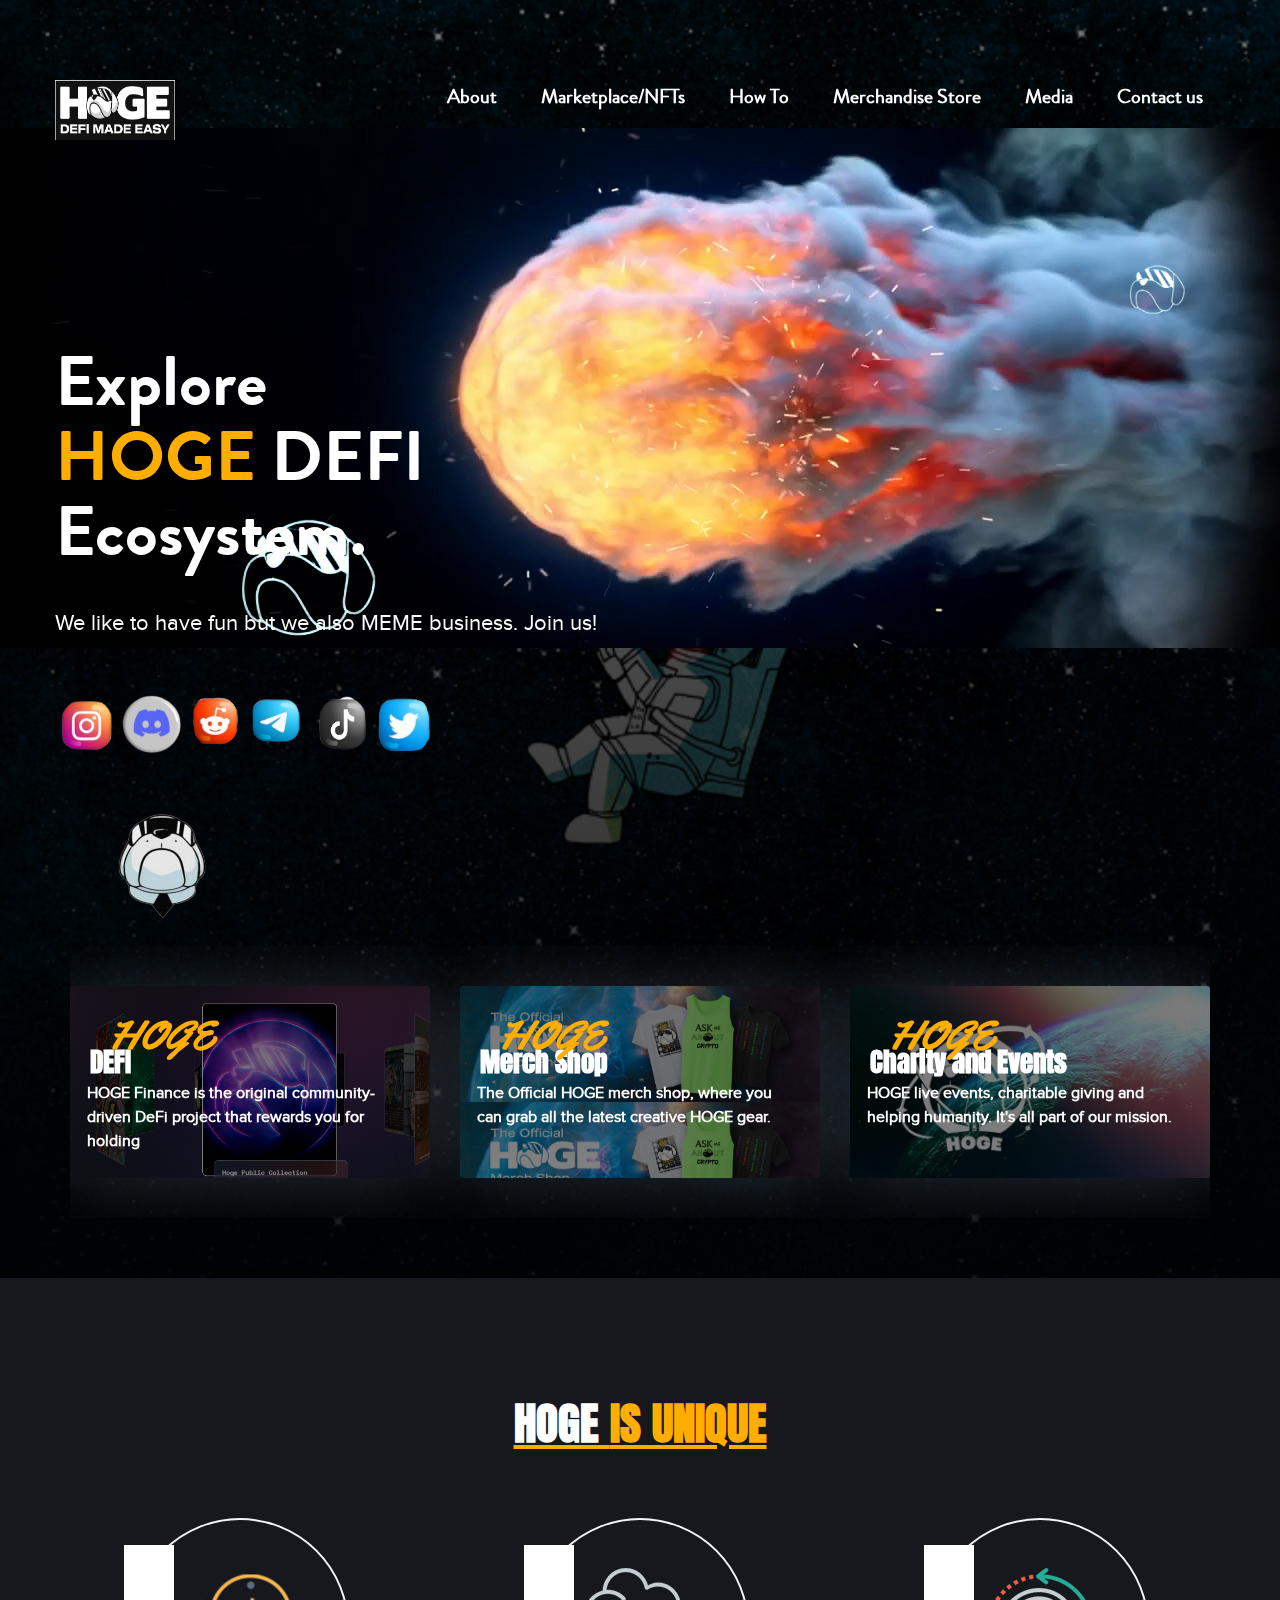
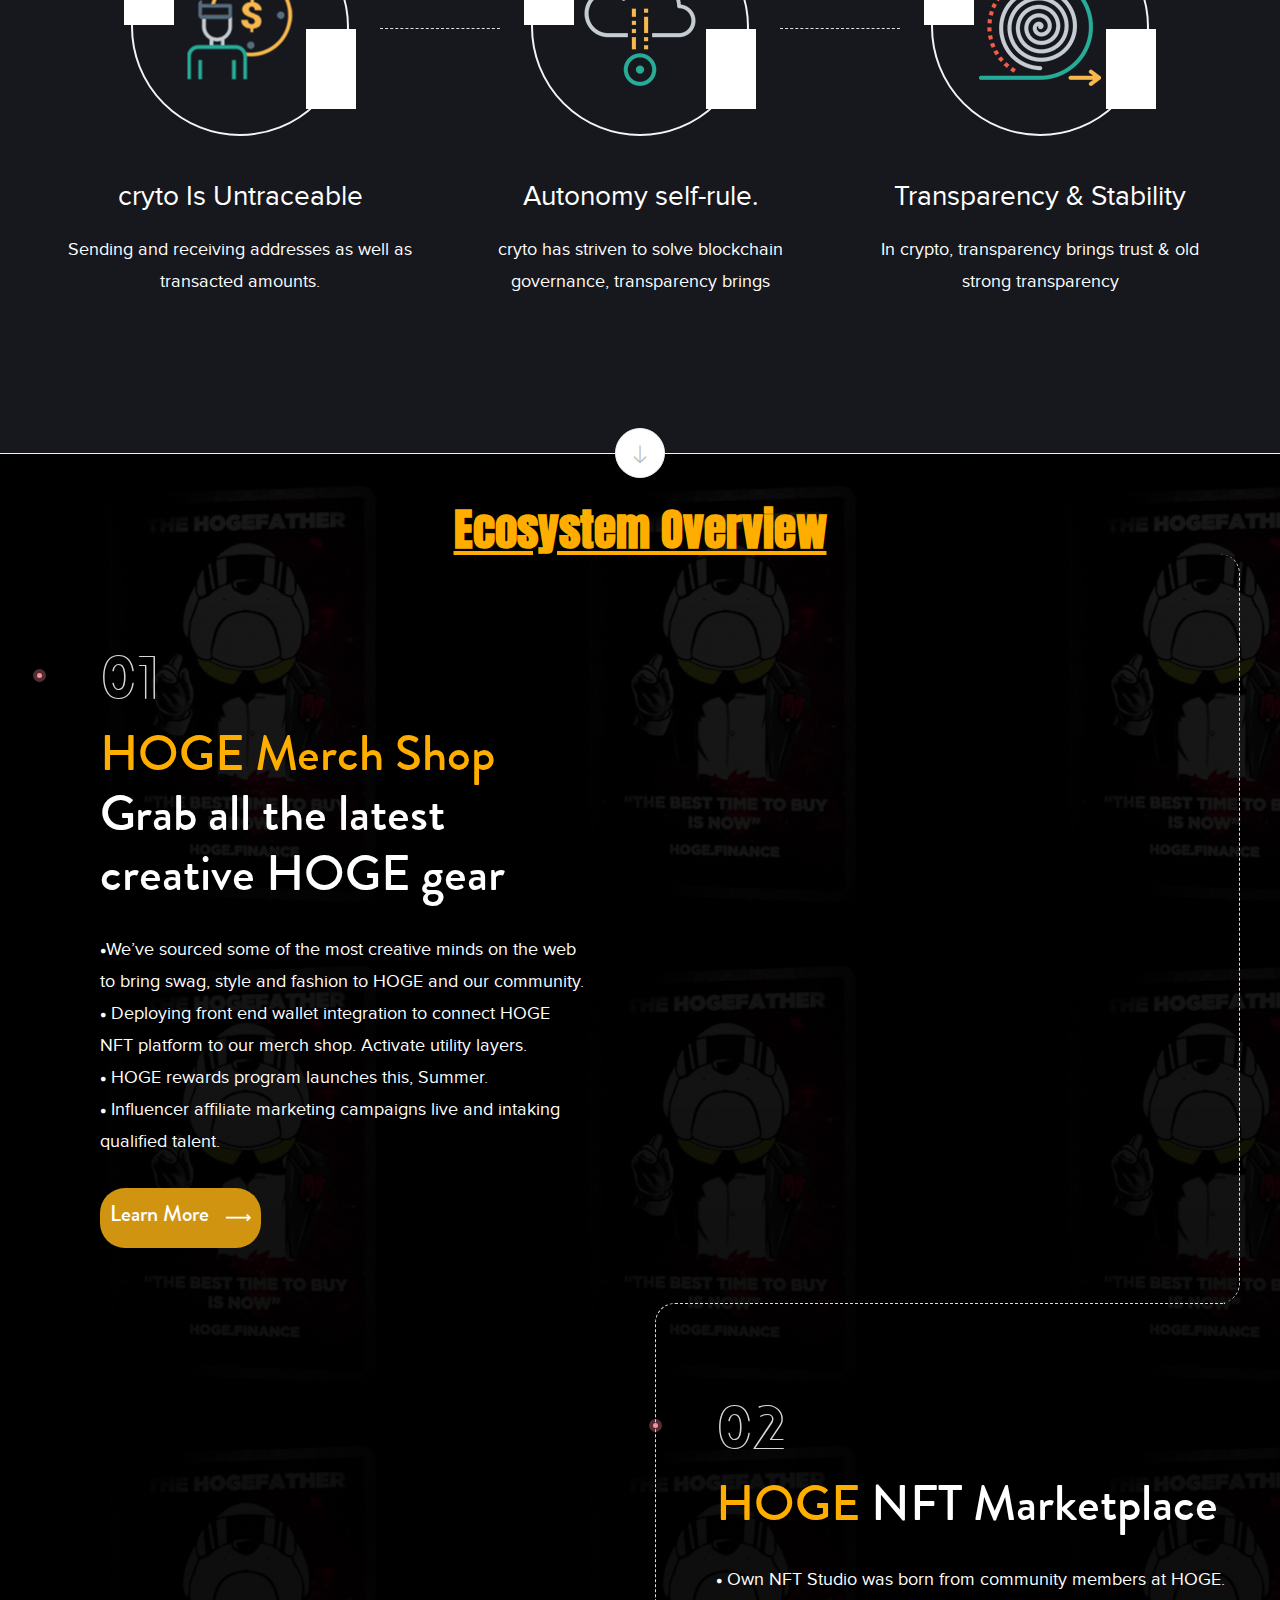
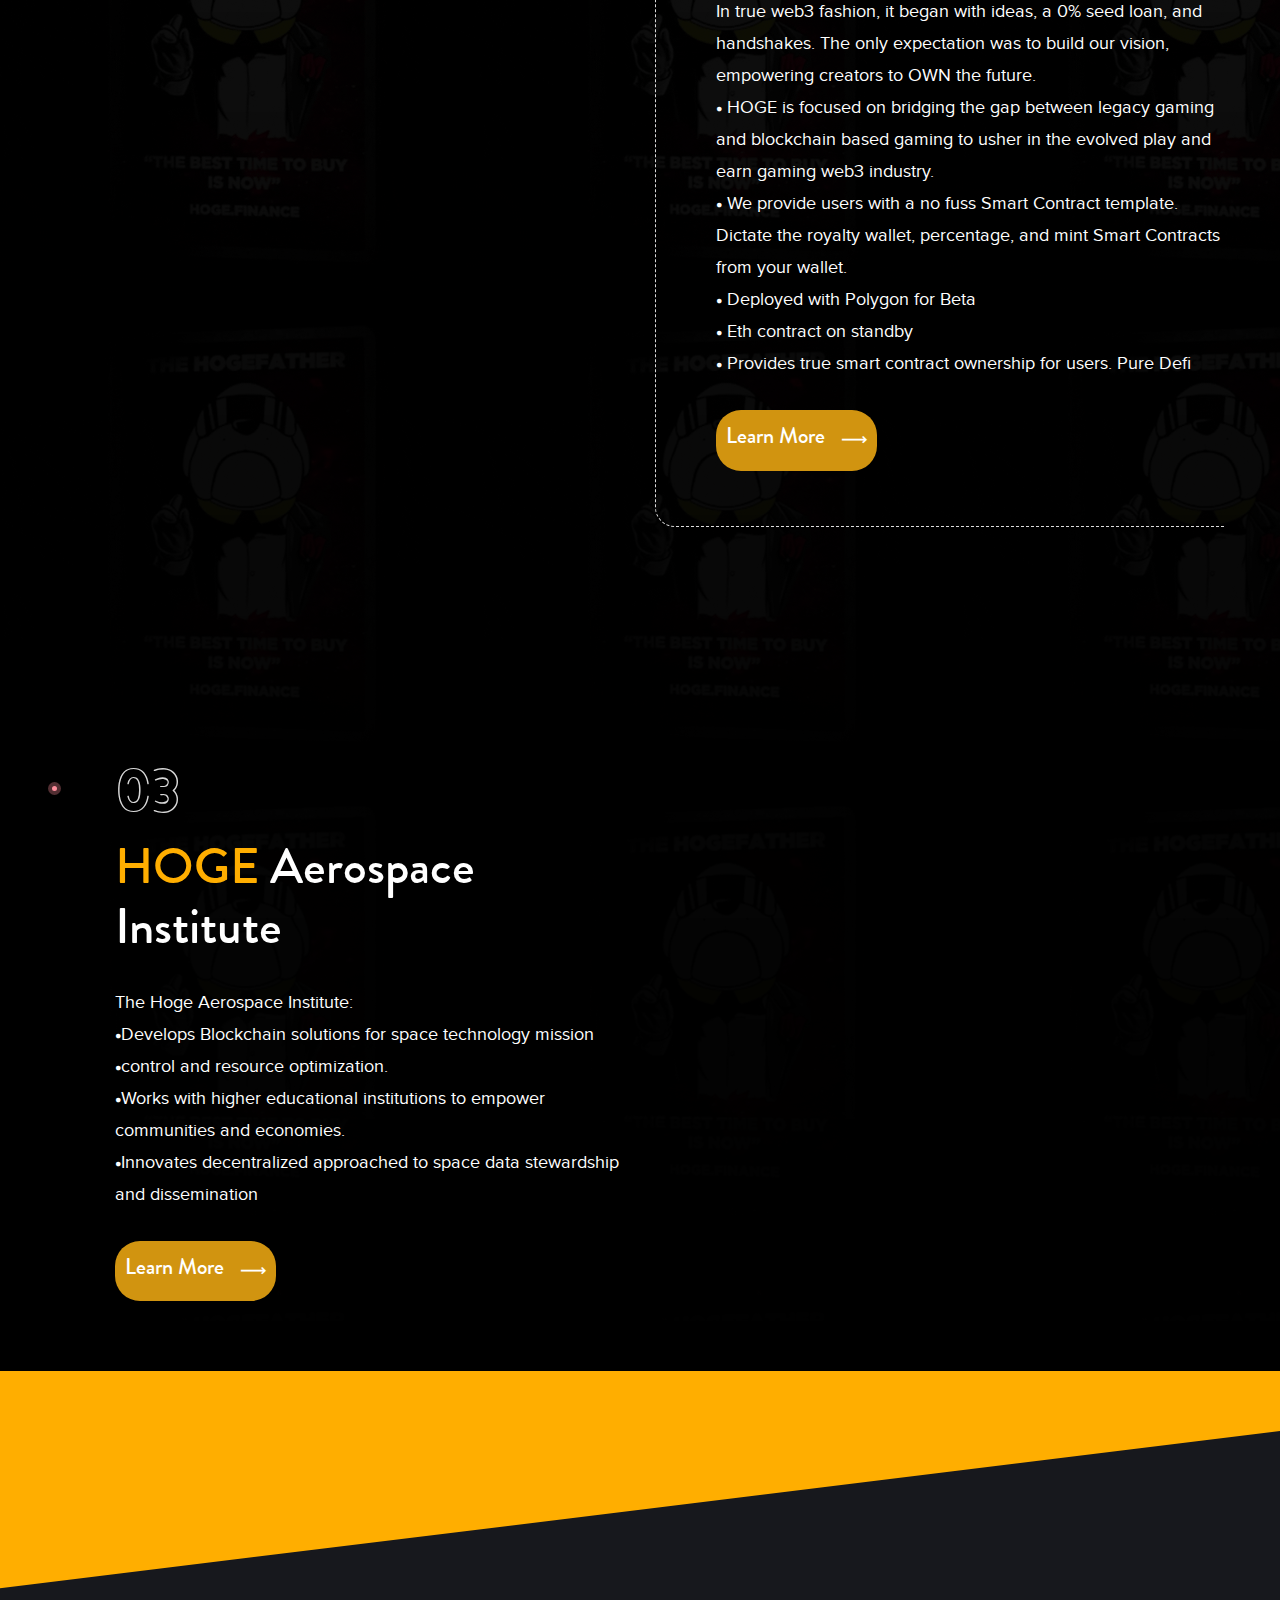
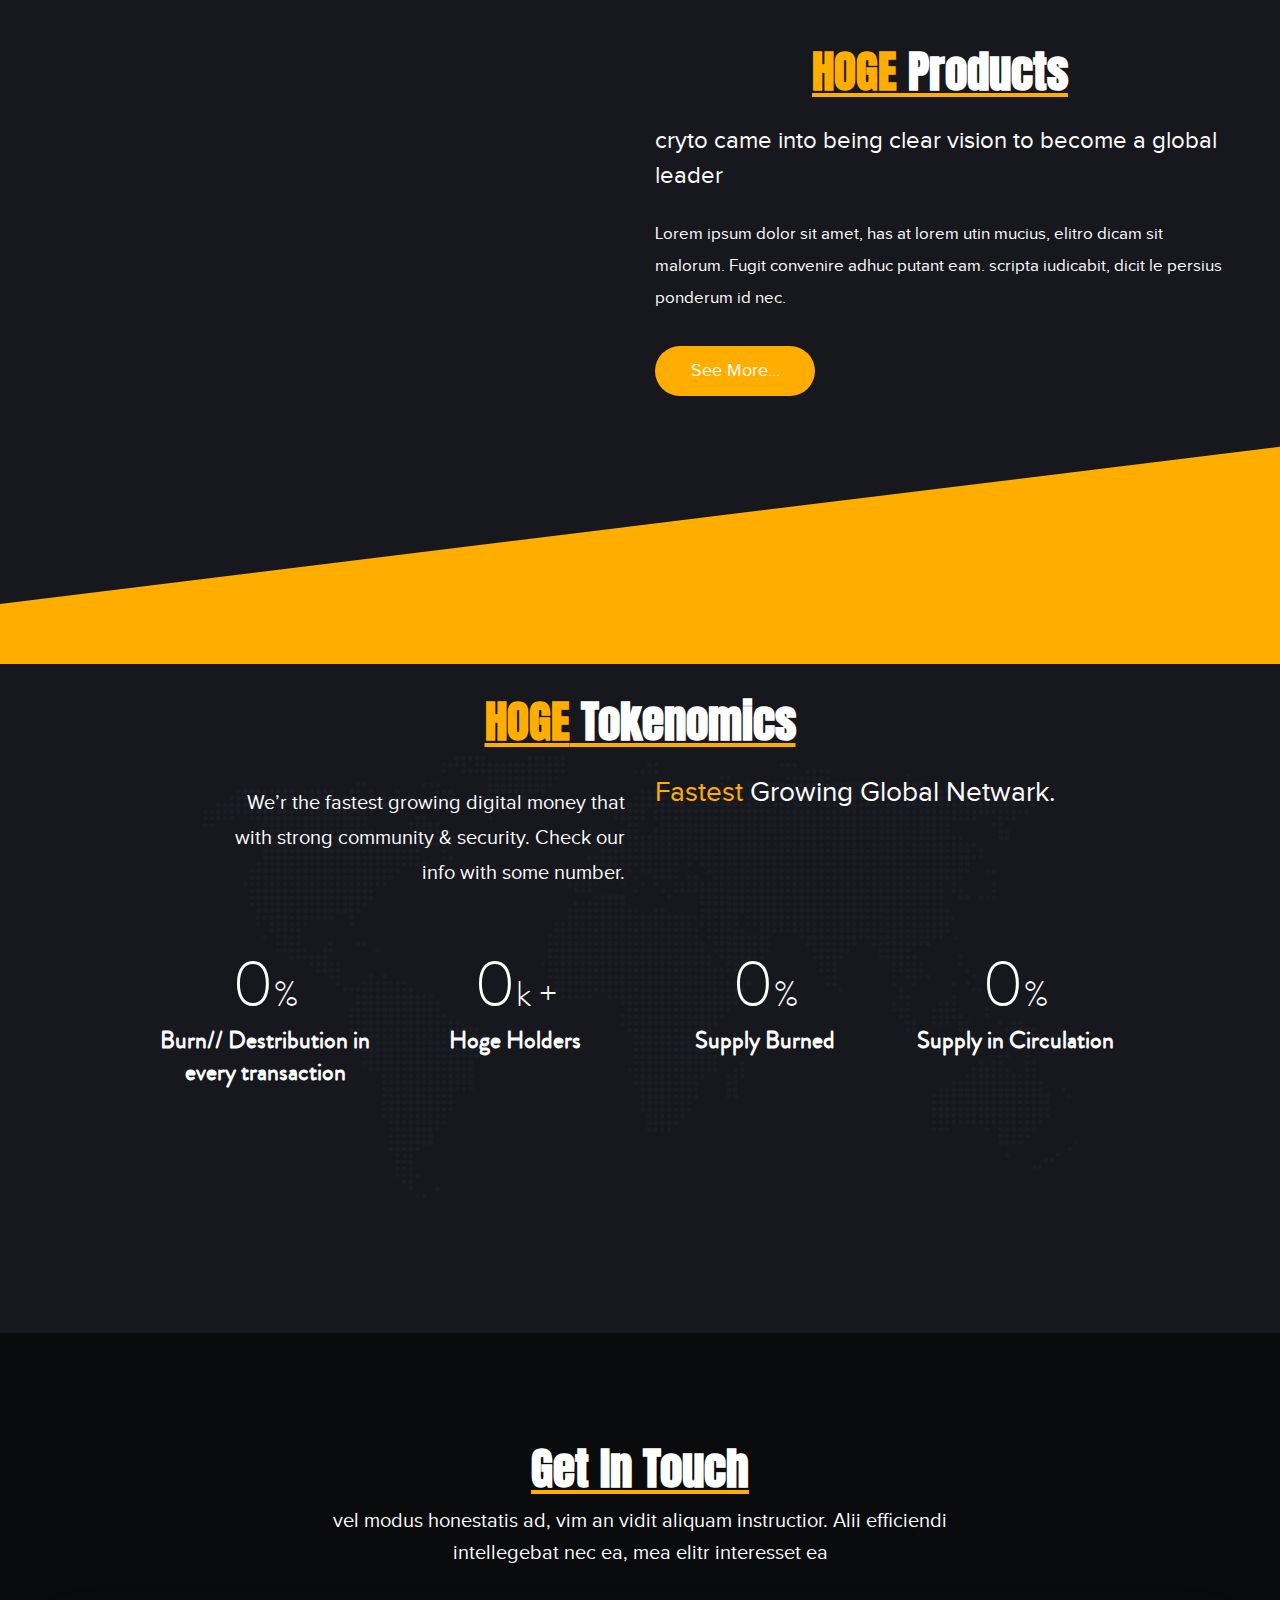
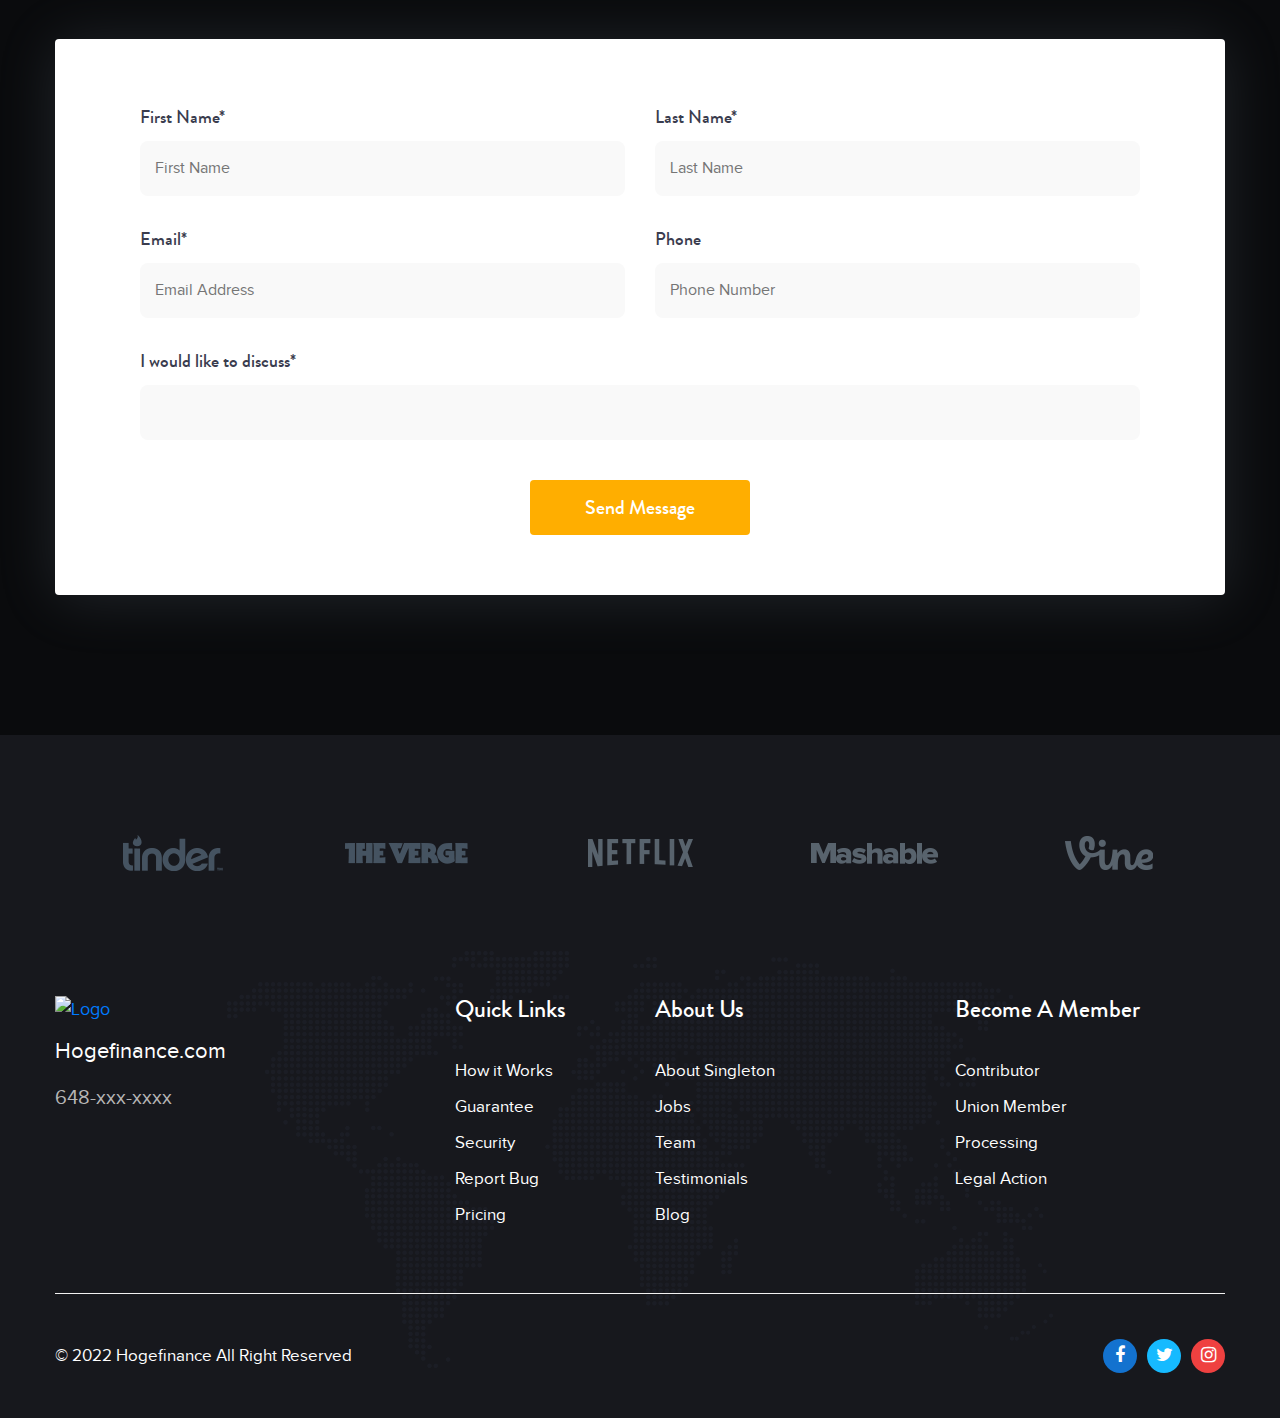
==== commit 1613cc31: "made some indexes" ====
--- a/index.html
+++ b/index.html
@@ -328,7 +328,7 @@
 										<p>Lorem ipsum dolor sit amet, has at lorem sit.</p>
 									</div> <!-- /.single-box -->
 									<div class="single-box" data-aos="fade-up" data-aos-duration="1100">
-										<img src="images/game disply.png" height="127px" width="252px" alt="">
+										<img src="images/hoge-fight.png" height="177px" width="300px" alt="">
 										<h3>Hoge Games</h3>
 										<p>Lorem ipsum dolor sit amet, has at lorem sit.</p>
 									</div> <!-- /.single-box -->
@@ -350,9 +350,52 @@
 					</div>
 
 				</div>
-
-
-				<img src="images/hoge-tec.png" alt="">
+					<!--
+				=====================================================
+					Theme Counter
+				=====================================================
+				-->
+				<div class="theme-counter">
+					<div class="container">
+						<div class="bg-image">
+							<div class="row theme-title">
+								<div class="col-lg-6 order-lg-last">
+									<h3><span>Fastest</span> Growing Global Netwark.</h3>
+								</div>
+								<div class="col-lg-6 order-lg-first">
+									<p>We’r the fastest growing digital money that with strong community & security. Check our info with some number.</p>
+								</div>
+							</div>
+
+							<div class="counter-wrapper">
+								<div class="row">
+									<div class="col-sm-3">
+										<h2 class="number"><span class="timer" data-from="0" data-to="2" data-speed="1200" data-refresh-interval="5">0</span>%</h2>
+										<p><b>Burn// Destribution in every transaction</b></p>
+									</div>
+									<div class="col-sm-3">
+										<h2 class="number"><span class="timer" data-from="0" data-to="65" data-speed="1200" data-refresh-interval="5">0</span>k +</h2>
+										<p><b>Hoge Holders</b></p>
+									</div>
+									<div class="col-sm-3">
+										<h2 class="number"><span class="timer" data-from="0" data-to="59" data-speed="1200" data-refresh-interval="5">0</span>%</h2>
+										<p><b>Supply Burned</b></p>
+									</div>
+									<div class="col-sm-3">
+										<h2 class="number"><span class="timer" data-from="0" data-to="41" data-speed="1200" data-refresh-interval="5">0</span>%</h2>
+										<p><b>Supply in Circulation</b></p>
+									</div>
+								</div>
+							</div> <!-- /.counter-wrapper -->
+						</div> <!-- /.bg-image -->
+					</div> <!-- /.container -->
+				</div> <!-- /.theme-counter -->
+
+
+				<!--
+
+
+			
 
 
 
--- a/css/style.css
+++ b/css/style.css
@@ -644,7 +644,7 @@
   position: relative;
   margin: 40px 0;
   text-align: left;
-  height: 14rem;
+  height: 12rem;
 }
 .stock-market-price #market-rate .main-wrapper .amount {
   font-family: 'Yellowtail';
@@ -654,11 +654,11 @@
   color: #ffae00;
   z-index: 1;
   padding-bottom: 5px;
-  
-  top:40px;
-}
-.stock-market-price #market-rate .main-wrapper .title {color: #fff; font-weight: bolder; right: 20px;
-  top:80px;  font-family: 'Anton'; font-size: 2.5rem; position: absolute; Left: 20px;}
+
+  top:20px;
+}
+.stock-market-price #market-rate .main-wrapper .title {color: #fff; font-weight: bold; right: 20px;
+  top:60px;  font-family: 'Anton'; font-size: 1.7rem; position: absolute; Left: 20px;}
 .stock-market-price #market-rate .main-wrapper .current-info {
   position: absolute;
   right: 20px;
@@ -670,9 +670,10 @@
 .stock-market-price #market-rate .main-wrapper .rate {
   display: block;
   position: relative;
-  margin-top: 70px;
+  margin-top: 36px;
   margin-left: 17px;
   font-weight: bold;
+  font-size: 1rem;
 } 
 .stock-market-price #market-rate .main-wrapper .rate:before {
   content: '';
@@ -695,7 +696,7 @@
   position: relative;
   margin: 40px 0;
   text-align: left;
-  height: 14rem;
+  height: 12rem;
 }
 .stock-market-price #market-rate .main-wrapper1 .amount {
   font-family: 'Yellowtail';
@@ -706,10 +707,10 @@
   z-index: 1;
   padding-bottom: 5px;
   
-  top:40px;
-}
-.stock-market-price #market-rate .main-wrapper1 .title {color: #fff; font-weight: bolder; right: 20px;
-  top:80px;  font-family: 'Anton'; font-size: 2.5rem; position: absolute; Left: 20px;}
+  top:20px;
+}
+.stock-market-price #market-rate .main-wrapper1 .title {color: #fff; font-weight: bold; right: 20px;
+top:60px;  font-family: 'Anton'; font-size: 1.7rem; position: absolute; Left: 20px;}
 .stock-market-price #market-rate .main-wrapper1 .current-info {
   position: absolute;
   right: 20px;
@@ -720,9 +721,10 @@
 .stock-market-price #market-rate .main-wrapper1 .rate {
   display: block;
   position: relative;
-  margin-top: 70px;
+  margin-top: 36px;
   margin-left: 17px;
   font-weight: bold;
+  font-size: 1rem;
  
 } 
 .stock-market-price #market-rate .main-wrapper1 .rate:before {
@@ -754,7 +756,7 @@
   position: relative;
   margin: 40px 0;
   text-align: left;
-  height: 14rem;
+  height: 12rem;
 }
 .stock-market-price #market-rate .main-wrapper2 .amount {
   font-family: 'Yellowtail';
@@ -765,10 +767,10 @@
   z-index: 1;
   padding-bottom: 5px;
   
-  top:40px;
-}
-.stock-market-price #market-rate .main-wrapper2 .title {color: #fff; font-weight: bolder; right: 20px;
-  top:80px;  font-family: 'Anton'; font-size: 2.5rem; position: absolute; Left: 20px;}
+  top:20px;
+}
+.stock-market-price #market-rate .main-wrapper2 .title {color: #fff; font-weight: bold; right: 20px;
+  top:60px;  font-family: 'Anton'; font-size: 1.7rem; position: absolute; Left: 20px;}
 .stock-market-price #market-rate .main-wrapper2 .current-info {
   position: absolute;
   right: 20px;
@@ -779,9 +781,10 @@
 .stock-market-price #market-rate .main-wrapper2 .rate {
   display: block;
   position: relative;
-  margin-top: 70px;
+  margin-top: 36px;
   margin-left: 17px;
   font-weight: bold;
+  font-size: 1rem;
 } 
 .stock-market-price #market-rate .main-wrapper2 .rate:before {
   content: '';
@@ -813,7 +816,7 @@
   position: relative;
   margin: 40px 0;
   text-align: left;
-  height: 14rem;
+  height: 12rem;
 }
 .stock-market-price #market-rate .main-wrapper3 .amount {
   font-family: 'Yellowtail';
@@ -824,10 +827,10 @@
   z-index: 1;
   padding-bottom: 5px;
   
-  top:40px;
-}
-.stock-market-price #market-rate .main-wrapper3 .title {color: #fff; font-weight: bolder; right: 20px;
-  top:80px;  font-family: 'Anton'; font-size: 2.5rem; position: absolute; Left: 20px;}
+  top:20px;
+}
+.stock-market-price #market-rate .main-wrapper3 .title {color: #fff; font-weight: bold; right: 20px;
+  top:60px;  font-family: 'Anton'; font-size: 1.7rem; position: absolute; Left: 20px;}
 .stock-market-price #market-rate .main-wrapper3 .current-info {
   position: absolute;
   right: 20px;
@@ -838,9 +841,10 @@
 .stock-market-price #market-rate .main-wrapper3 .rate {
   display: block;
   position: relative;
-  margin-top: 70px;
+  margin-top: 36px;
   margin-left: 17px;
   font-weight: bold;
+  font-size: 1rem;
 } 
 .stock-market-price #market-rate .main-wrapper3 .rate:before {
   content: '';
@@ -1115,13 +1119,13 @@
 .theme-counter .bg-image .counter-wrapper .number {
   font-family: 'brandon_grotesquelight';
   font-size: 36px;
-  color: #1b1b1b;
+  color: #fff;
 }
 .theme-counter .bg-image .counter-wrapper .number .timer {font-size: 65px;}
 .theme-counter .bg-image .counter-wrapper p {
   font-family: 'brandon_grotesque_regularRg';
   font-size: 24px;
-  color: #a9a9a9;
+  color: #fff;
 }
 /*----------------------- Our Work Progress -------------------*/
 .our-work-progress.bg-color {background: #f8fafc;}
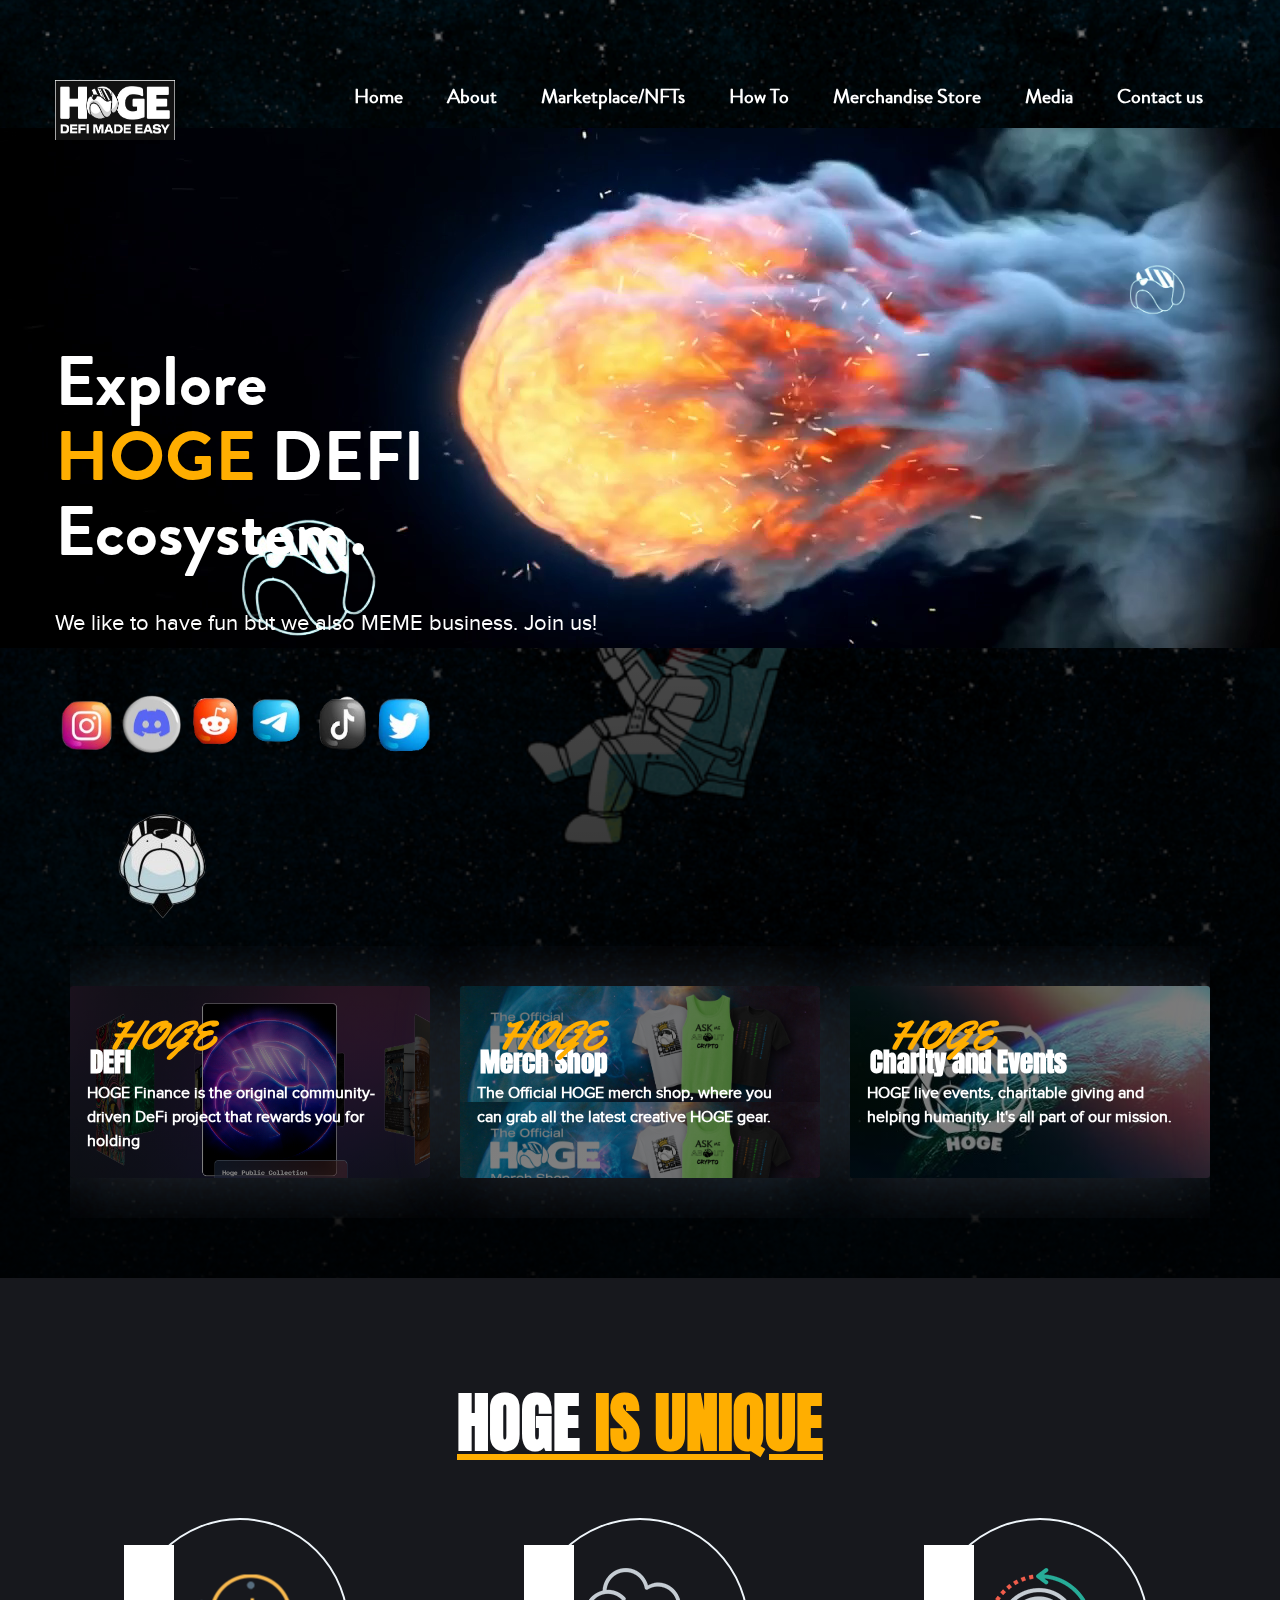
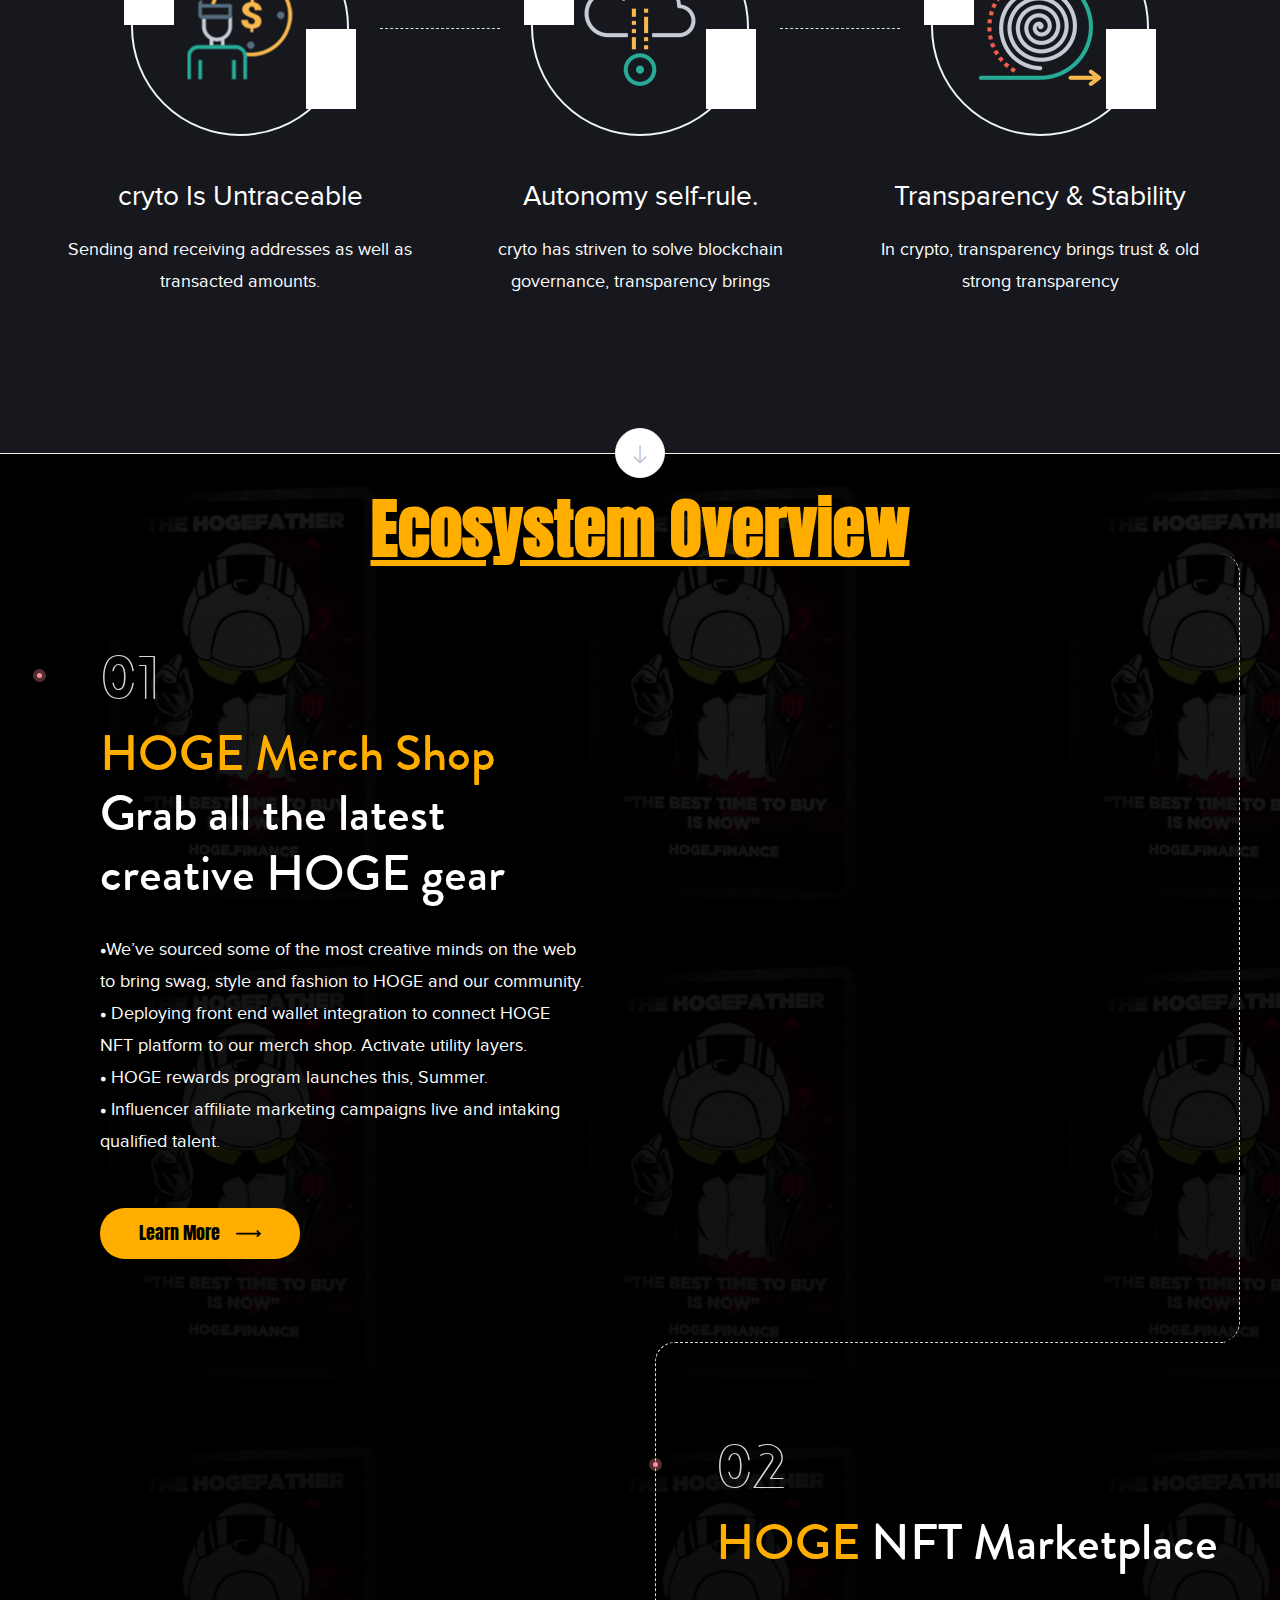
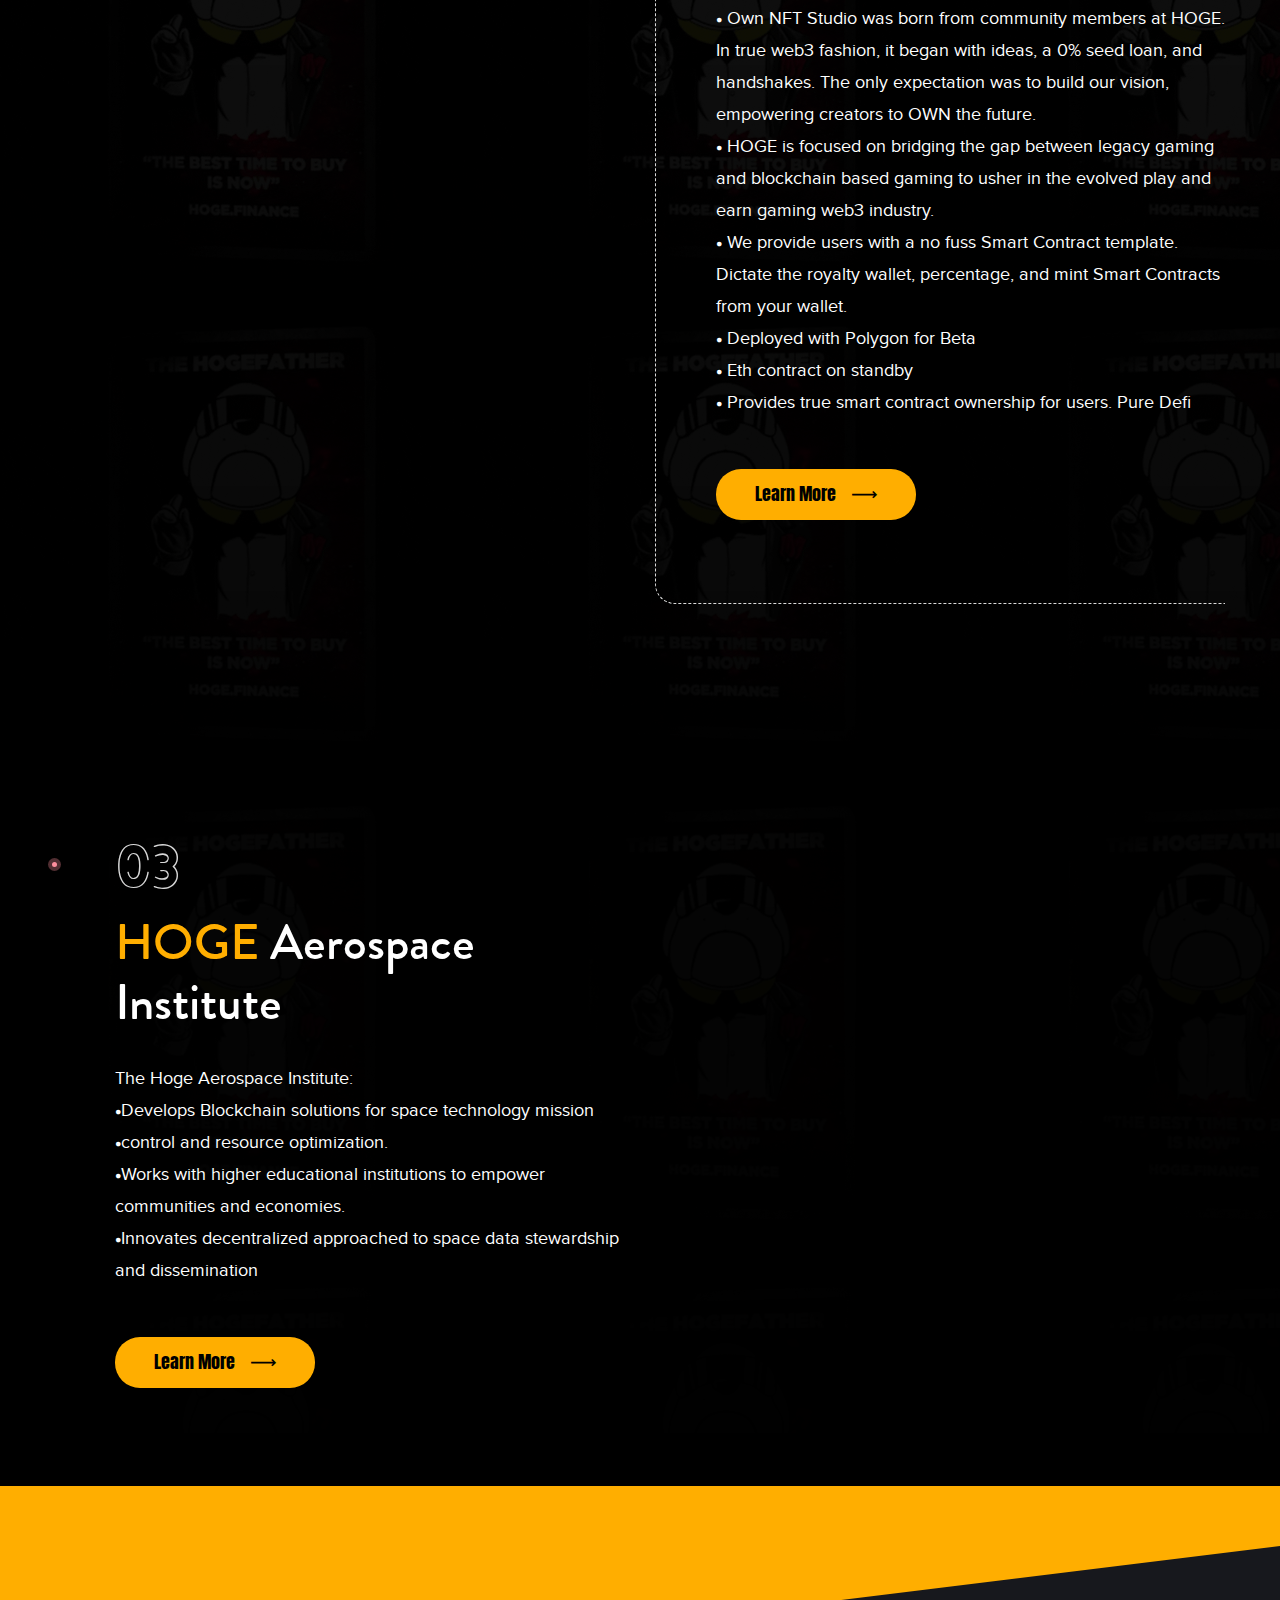
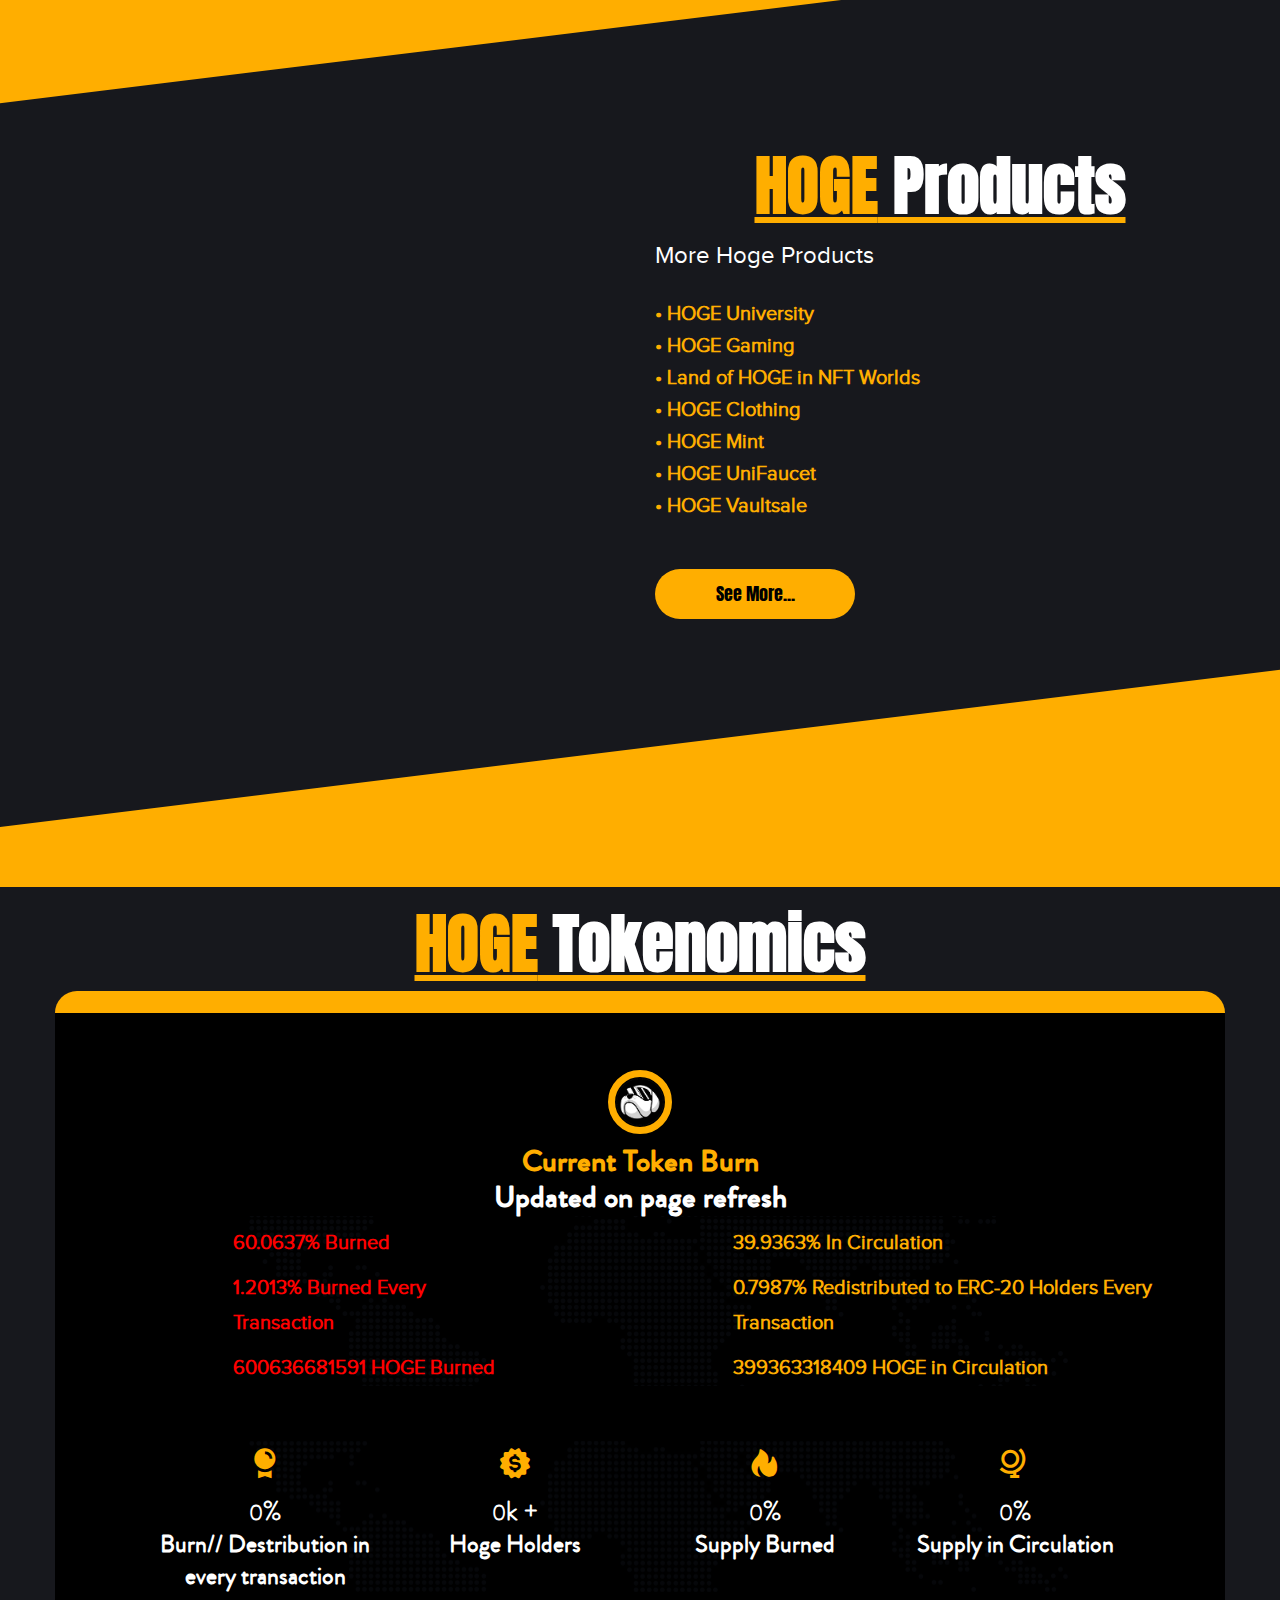
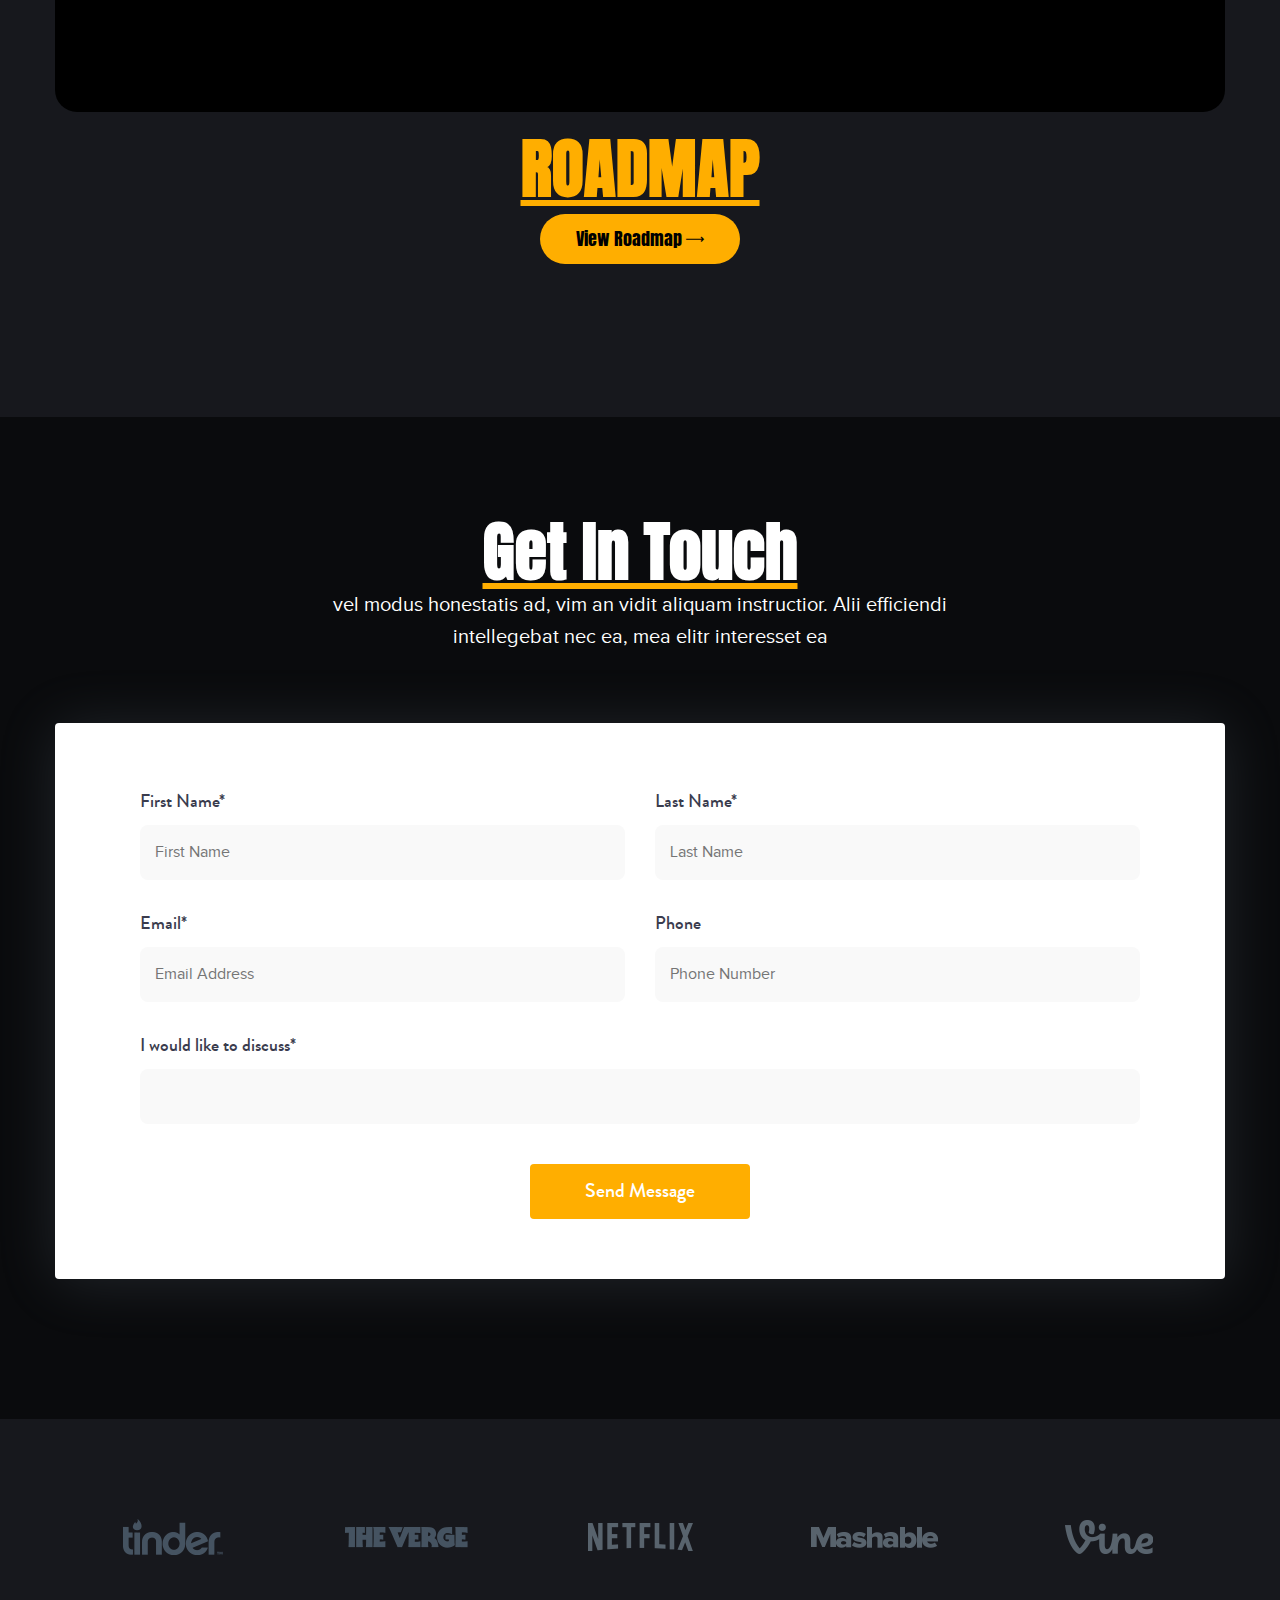
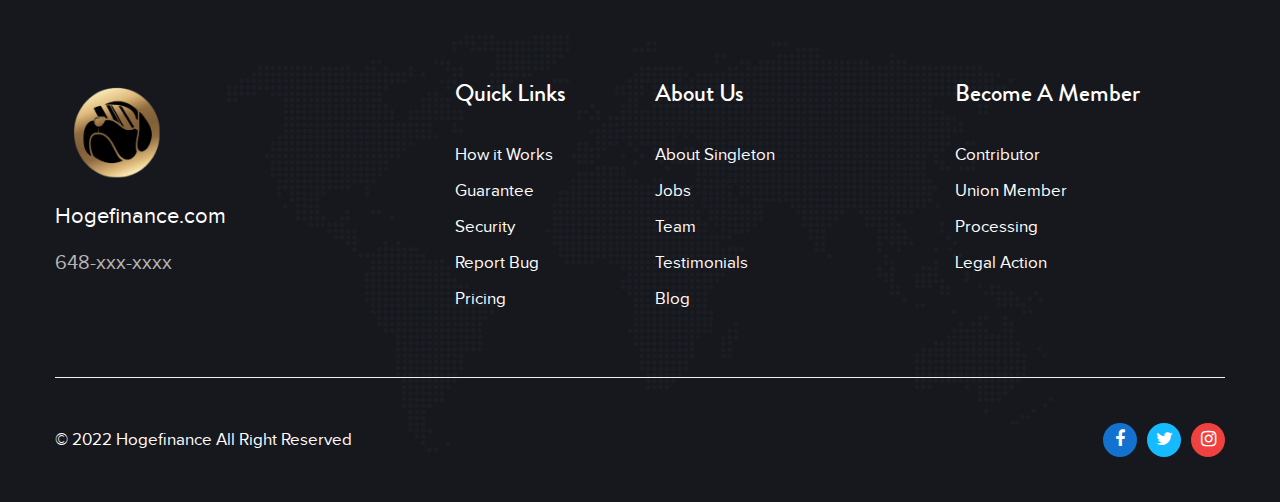
==== commit a690a109: "added some change" ====
--- a/index.html
+++ b/index.html
@@ -20,6 +20,7 @@
 		<!-- Main style sheet -->
 		<link rel="stylesheet" type="text/css" href="css/style.css">
 		<link href='https://fonts.googleapis.com/css?family=Yellowtail' rel='stylesheet'>
+		<link href='https://unpkg.com/boxicons@2.1.2/css/boxicons.min.css' rel='stylesheet'>
 		
 		<!-- responsive style sheet -->
 		<link rel="stylesheet" type="text/css" href="css/responsive.css">
@@ -59,6 +60,9 @@
 							    		</button>
 							    		<div class="collapse navbar-collapse" id="navbarResponsive">
 							    		  <ul class="navbar-nav"style="font-weight: bold;">
+											<li class="nav-item"  >
+							    		  	  <a class="nav-link js-scroll-trigger" href="#Home">Home</a>
+							    		  	</li>
 							    		  	<li class="nav-item"  >
 							    		  	  <a class="nav-link js-scroll-trigger" href="#features">About</a>
 							    		  	</li>
@@ -99,7 +103,7 @@
 
 
 					<!-- ^^^^^^^^^^^^^^^^^ Theme Banner ^^^^^^^^^^^^^^^ -->
-					<div id="theme-banner" class="theme-banner-one">
+					<div id="theme-banner" class="theme-banner-one"id="Home">
 						<video playsinline autoplay muted loop poster="cake.jpg">
 							<source src="images/hogesmoke.mp4" type="video/webm">
 							Your browser does not support the video tag.
@@ -305,8 +309,17 @@
 									<h2><span>HOGE</span> Products</h2>
 								</div>
 					
-								<p class="sub-text">cryto came into being clear vision to become a global leader</p>
-								<p class="text">Lorem ipsum dolor sit amet, has at lorem utin mucius,  elitro dicam sit malorum. Fugit convenire adhuc putant eam. scripta iudicabit, dicit le persius ponderum id nec.</p>
+								<p class="sub-text">More Hoge Products</p>
+								<span class="text"><p><b>•</b>  HOGE University</p></span>
+								<span class="text"><p><b>•</b>  HOGE Gaming</p></span>
+								<span class="text"> <p><b>•</b>  Land of HOGE in NFT Worlds</p></span>
+								<span class="text"><p><b>•</b>  HOGE Clothing</p></span>
+								<a href="https://www.hogemint.com/"> <span class="text"><p><b>•</b> HOGE Mint</p></span></a><br>
+								<a href="https://www.hogemint.com/"> <span class="text"><p><b>•</b> HOGE UniFaucet</p></span></a><br>
+								<a href="https://www.hogemint.com/"> <span class="text"><p><b>•</b> HOGE Vaultsale</p></span></a><br>
+								<br>
+
+
 								<a href="#" class="learn-more">See More...</a>
 								
 							</div>
@@ -315,22 +328,22 @@
 									<div class="single-box" data-aos="fade-right" data-aos-duration="1100">
 										<img src="images/hoge-music.png" height="167px" width="252px" alt="">
 										<h3>HOGE Music</h3>
-										<p>Lorem ipsum dolor sit amet, has at lorem sit.</p>
+										<p>A community driven project thrives on audible creativity. This is the decade...<span style="color: #ffae00;">Read more</span></p>
 									</div> <!-- /.single-box -->
 									<div class="single-box" data-aos="fade-down" data-aos-duration="1100">
 										<img src="images/hoge-swap.jpg" alt="">
 										<h3>HOGE Swap</h3>
-										<p>Lorem ipsum dolor sit amet, has at lorem sit.</p>
+										<p>HOGE liquidity pools and a decentralized swap to generate reve...<span style="color: #ffae00;">Read more</span>.</p>
 									</div> <!-- /.single-box -->
 									<div class="single-box" data-aos="fade-up" data-aos-duration="1100">
 										<img src="images/hoge-dao.jpg" alt="">
 										<h3>Hoge Dao</h3>
-										<p>Lorem ipsum dolor sit amet, has at lorem sit.</p>
+										<p>The HOGE decentralized autonomous organization that will serve as the blueprint for the way future businesses ...<span style="color: #ffae00;">Read more</span> </p>
 									</div> <!-- /.single-box -->
 									<div class="single-box" data-aos="fade-up" data-aos-duration="1100">
 										<img src="images/hoge-fight.png" height="177px" width="300px" alt="">
 										<h3>Hoge Games</h3>
-										<p>Lorem ipsum dolor sit amet, has at lorem sit.</p>
+										<p>The official HOGE gaming project that brings live streamed gaming events to create a fun...<span style="color: #ffae00;">Read more</span></p>
 									</div> <!-- /.single-box -->
 								</div> <!-- /.icon-data -->
 							</div>
@@ -340,14 +353,7 @@
 				
 				</div>
 				
-				<div class="container">
-					<div class="theme-title text-center" style="padding-top: 2rem;">
-						<h2><span>HOGE</span> Tokenomics</h2>
-					</div>
 				
-						
-					
-					</div>
 
 				</div>
 					<!--
@@ -355,33 +361,55 @@
 					Theme Counter
 				=====================================================
 				-->
+				
 				<div class="theme-counter">
 					<div class="container">
+						<div class="theme-title text-center" style="padding-top: 2rem;">
+							<h2><span>HOGE</span> Tokenomics</h2>
+						</div>
 						<div class="bg-image">
+							<br>
+							
+							<img class="rotate" src="images/hogelog0.png">
+							<h4><span>Current Token Burn</span><br> Updated on page refresh</h4>
+
+							
+						
+
 							<div class="row theme-title">
-								<div class="col-lg-6 order-lg-last">
-									<h3><span>Fastest</span> Growing Global Netwark.</h3>
+								
+								<div class="col-lg-7 order-lg-last"  style="color: #ffae00; text-align: left;" >
+									<p>39.9363% In Circulation</p>
+									<p>0.7987% Redistributed to ERC-20 Holders Every Transaction</p>
+									<p>399363318409 HOGE in Circulation</p>
 								</div>
-								<div class="col-lg-6 order-lg-first">
-									<p>We’r the fastest growing digital money that with strong community & security. Check our info with some number.</p>
+								<div class="col-lg-5 order-lg-first" style="color: red" >
+									<p>60.0637% Burned</p>
+									<p>1.2013% Burned Every Transaction</p>
+									<p>600636681591 HOGE Burned</p>
 								</div>
 							</div>
 
 							<div class="counter-wrapper">
 								<div class="row">
 									<div class="col-sm-3">
+										<span class="icon"><i class='bx bxs-award'></i></span>
 										<h2 class="number"><span class="timer" data-from="0" data-to="2" data-speed="1200" data-refresh-interval="5">0</span>%</h2>
 										<p><b>Burn// Destribution in every transaction</b></p>
 									</div>
 									<div class="col-sm-3">
+										
+										<span class="icon"><i class='bx bxs-badge-dollar'></i></span>
 										<h2 class="number"><span class="timer" data-from="0" data-to="65" data-speed="1200" data-refresh-interval="5">0</span>k +</h2>
 										<p><b>Hoge Holders</b></p>
 									</div>
 									<div class="col-sm-3">
+										<span class="icon"><i class='bx bxs-hot'></i></span>
 										<h2 class="number"><span class="timer" data-from="0" data-to="59" data-speed="1200" data-refresh-interval="5">0</span>%</h2>
 										<p><b>Supply Burned</b></p>
 									</div>
 									<div class="col-sm-3">
+										<span class="icon"><i class='bx bx-globe-alt'></i></span>
 										<h2 class="number"><span class="timer" data-from="0" data-to="41" data-speed="1200" data-refresh-interval="5">0</span>%</h2>
 										<p><b>Supply in Circulation</b></p>
 									</div>
@@ -389,10 +417,20 @@
 							</div> <!-- /.counter-wrapper -->
 						</div> <!-- /.bg-image -->
 					</div> <!-- /.container -->
+					
 				</div> <!-- /.theme-counter -->
 
 
-				<!--
+				<div class="container roadmap">
+					<div class="theme-title text-center" style="padding-top: 2rem;">
+						<h2><span>ROADMAP</span></h2>
+					</div>
+					<div class="text-center">
+					<a href="https://hogeinc.mypinata.cloud/ipfs/QmUxdHrXYkVw7MmSVH7HUY46iFsGX14rGQ1UfMD2z6RHEe" class="learn-more ">View Roadmap <i class="flaticon-right-thin"></i></a></div>
+				</div>
+
+
+			
 
 
 			
@@ -492,7 +530,7 @@
 							<div class="top-footer-data-wrapper">
 								<div class="row">
 									<div class="col-lg-4 col-sm-6 footer-logo">
-										<div class="logo"><a href="index.html"><img src="images/hoge_logo.png" alt="Logo"></a></div>
+										<div class="logo"><a href="index.html"><img src="images/Hoge_logo (2).png" height="100px" width="120px" alt="Logo"></a></div>
 										<a href="#" class="email">Hogefinance.com</a>
 										<a href="#" class="mobile">648-xxx-xxxx</a>
 									</div> <!-- /.footer-logo -->
--- a/css/style.css
+++ b/css/style.css
@@ -200,9 +200,9 @@
   font-family: 'Anton';
   text-decoration: underline;
   text-decoration-color: #ffae00;
-  font-size: 45px;
+  font-size: 65px;
   line-height: 50px;
-  font-weight: bold;
+  font-weight: bolder;
 }
 .theme-title .upper-heading {
   font-size: 20px;
@@ -962,12 +962,15 @@
   line-height: 60px;
 }
 .our-feature-two .text .learn-more {
-  font-family: 'brandon_grotesquemedium';
-  font-size: 22px;
-  color: #fff;
-  background-color: #d19410;
-  padding: 10px;
+  width: 200px;
+  font-family: 'Anton';
+  line-height: 50px;
   border-radius: 25px;
+  color: #000;
+  text-align: center;
+  margin-top: 20px;
+  margin-bottom: 28px;
+  background:linear-gradient( 45deg, #ffae00, #ffae00 100%);
 }
 .our-feature-two .text .learn-more i {vertical-align: middle;font-size: 25px;margin-left: 12px;}
 .our-feature-two .text p {padding: 30px 0;}
@@ -1103,25 +1106,60 @@
 }
 /*----------------------- Theme Counter ------------------*/
 .theme-counter .bg-image {
+  background: #000;
+  padding: 30px 0 120px;
+  border-radius: 22px;
+  margin-top: 22px;
+  border-top: 22px solid #ffae00;
+}
+.theme-counter .bg-image  img {
+border: 7px solid #ffae00;
+border-radius: 50%;
+height: 4rem;
+margin: auto;
+text-align: center;
+
+}
+.theme-counter .bg-image h4 {
+  font-size:30px;
+  padding-top: 10px;
+  font-weight: bold;
+  text-align: center;
+  
+  }
+  .theme-counter .bg-image  h4 span {
+    color: #ffae00;
+    text-align: center;
+    
+  }
+.theme-counter .bg-image .row{
   background: url(../images/home/bg3.png) no-repeat center;
-  padding: 30px 0 120px;
+ 
 }
 .theme-counter .bg-image .theme-title p {
   font-size: 20px;
   line-height: 35px;
-  text-align: right;
+  
   padding: 10px 0 0 178px;
+  font-weight: 900;
 }
 .theme-counter .bg-image .counter-wrapper {
   padding: 55px 100px 0;
   text-align: center;
+  
+}
+.theme-counter .bg-image .counter-wrapper .icon{
+ font-size: 36px;
+ color: #ffae00;
+  
 }
 .theme-counter .bg-image .counter-wrapper .number {
   font-family: 'brandon_grotesquelight';
-  font-size: 36px;
-  color: #fff;
-}
-.theme-counter .bg-image .counter-wrapper .number .timer {font-size: 65px;}
+  font-size: 27px;
+  color: #fff;
+  font-weight: bold;
+}
+.theme-counter .bg-image .counter-wrapper .number .timer {font-size: 22px;}
 .theme-counter .bg-image .counter-wrapper p {
   font-family: 'brandon_grotesque_regularRg';
   font-size: 24px;
@@ -1429,13 +1467,20 @@
   padding: 28px 0 24px;
 }
 .about-cryto .text {
-  font-size: 17px;
+  font-size: 20px;
   color: #fff;
   padding-bottom: 32px;
+  font-weight: bold;
+  color: #ffae00;
+}
+.about-cryto .text p {
+ 
+  color: #ffae00;
 }
 .about-cryto .know-more {
   font-family: 'brandon_grotesquemedium';
   font-size: 20px;
+  font-weight: bolder;
   color: #fff;
 }
 .about-cryto .know-more a {text-decoration: underline;}
@@ -1469,11 +1514,24 @@
 .about-cryto.style-two .know-more {color: #fff;}
 .about-cryto.style-two .text {color: #fff;}
 .about-cryto.style-two .learn-more {
-  width: 160px;
+  width: 200px;
+  font-family: 'Anton';
   line-height: 50px;
   border-radius: 25px;
-  color: #fff;
+  color: #000;
   text-align: center;
+  margin-top: 20px;
+  margin-bottom: 28px;
+  background:linear-gradient( 45deg, #ffae00, #ffae00 100%);
+}
+.roadmap a {
+  width: 200px;
+  font-family: 'Anton';
+  line-height: 50px;
+  border-radius: 25px;
+  color: #000;
+  text-align: center;
+  margin-top: 20px;
   margin-bottom: 28px;
   background:linear-gradient( 45deg, #ffae00, #ffae00 100%);
 }
@@ -1492,7 +1550,7 @@
 .about-cryto.style-two .single-box:nth-child(3) {bottom:-230px;right:50px;}
 .about-cryto.style-two .single-box:nth-child(4) {top:-215px; left:10px;}
 
-.about-cryto.style-two .single-box h3 {padding: 22px 0;}
+.about-cryto.style-two .single-box h3 {padding: 22px 0; color: #ffae00; font-weight: bold;}
 /*---------------- Our Feature Three ------------------*/
 .our-features-three {
   background: #1217a4;
@@ -2002,9 +2060,15 @@
   padding-top: 15px;
 }
 .our-feature-five .text .learn-more {
-  font-family: 'brandon_grotesquemedium';
-  font-size: 22px;
-  color: #3c3c3c;
+  width: 200px;
+  font-family: 'Anton';
+  line-height: 50px;
+  border-radius: 25px;
+  color: #000;
+  text-align: center;
+  margin-top: 20px;
+  margin-bottom: 28px;
+  background:linear-gradient( 45deg, #ffae00, #ffae00 100%);
 }
 .our-feature-five .text .learn-more i {vertical-align: middle;font-size: 25px;margin-left: 12px;}
 .our-feature-five .text p {padding: 30px 0;}
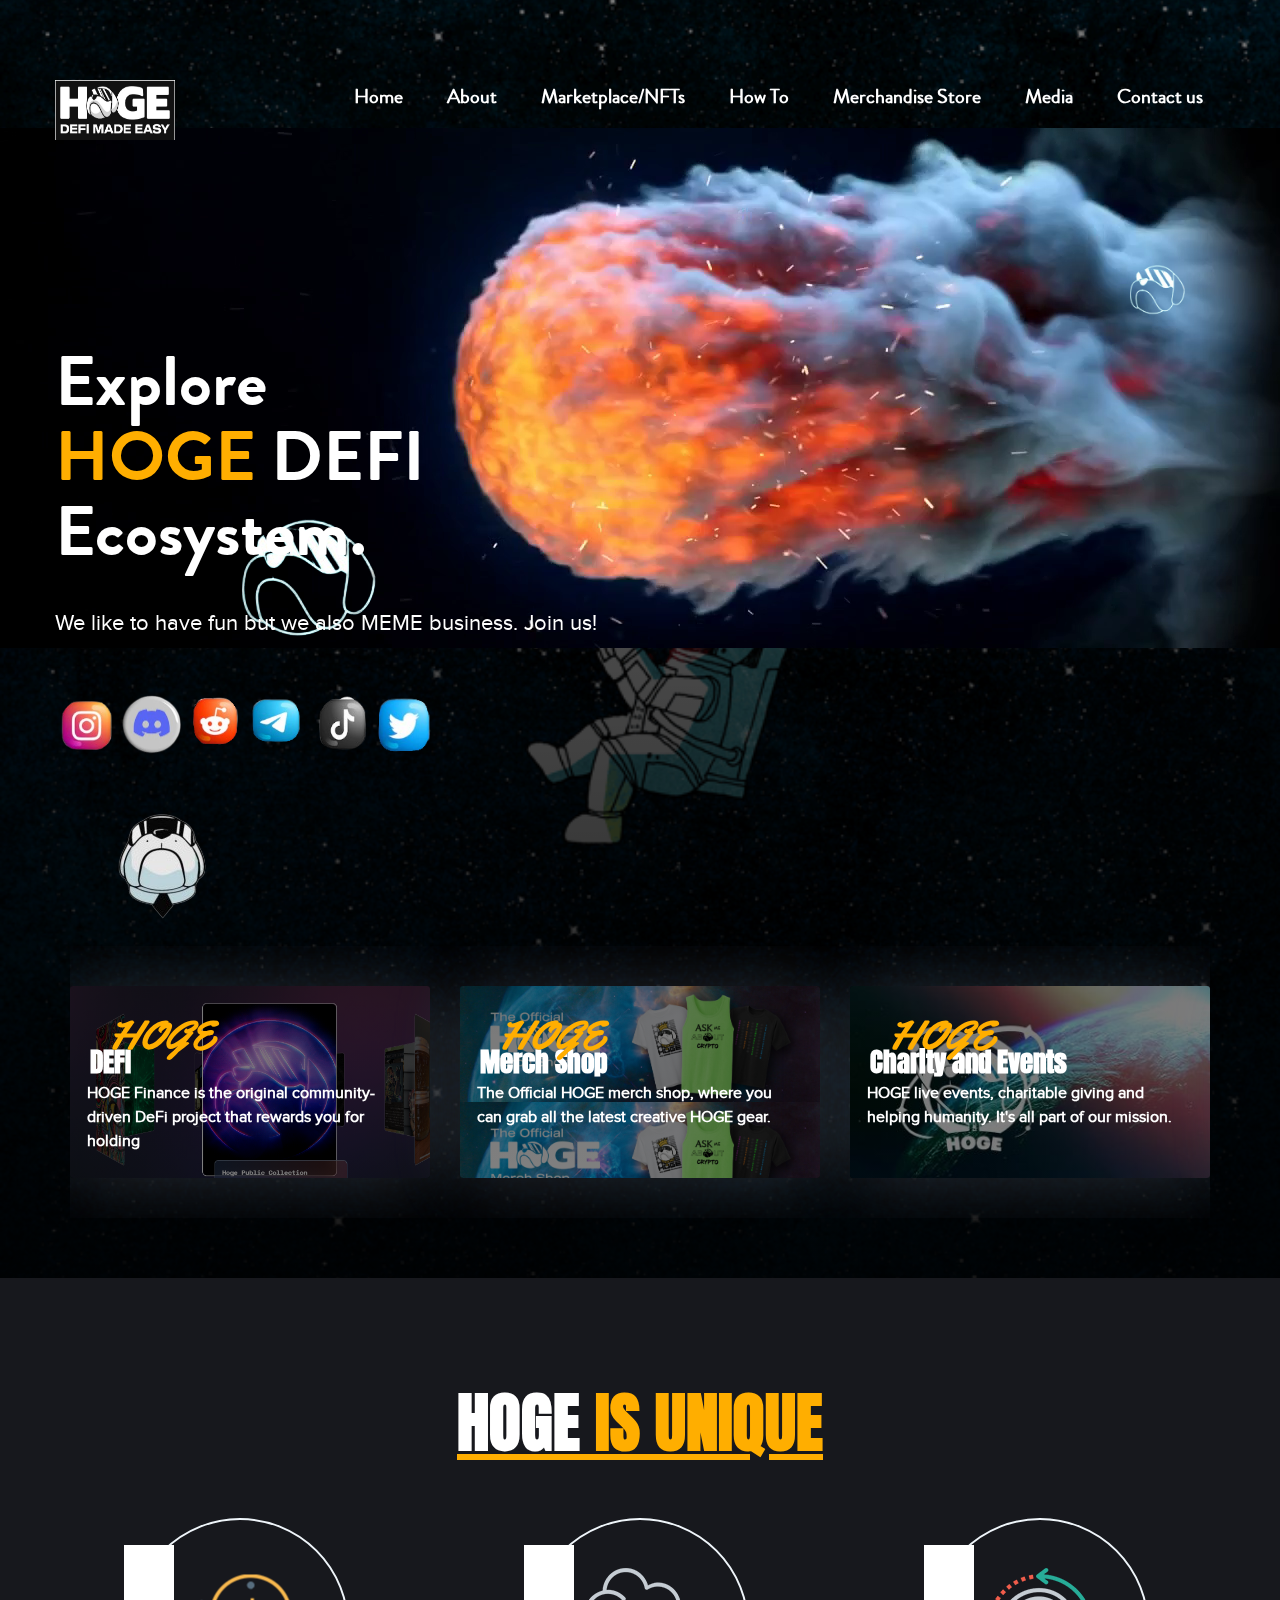
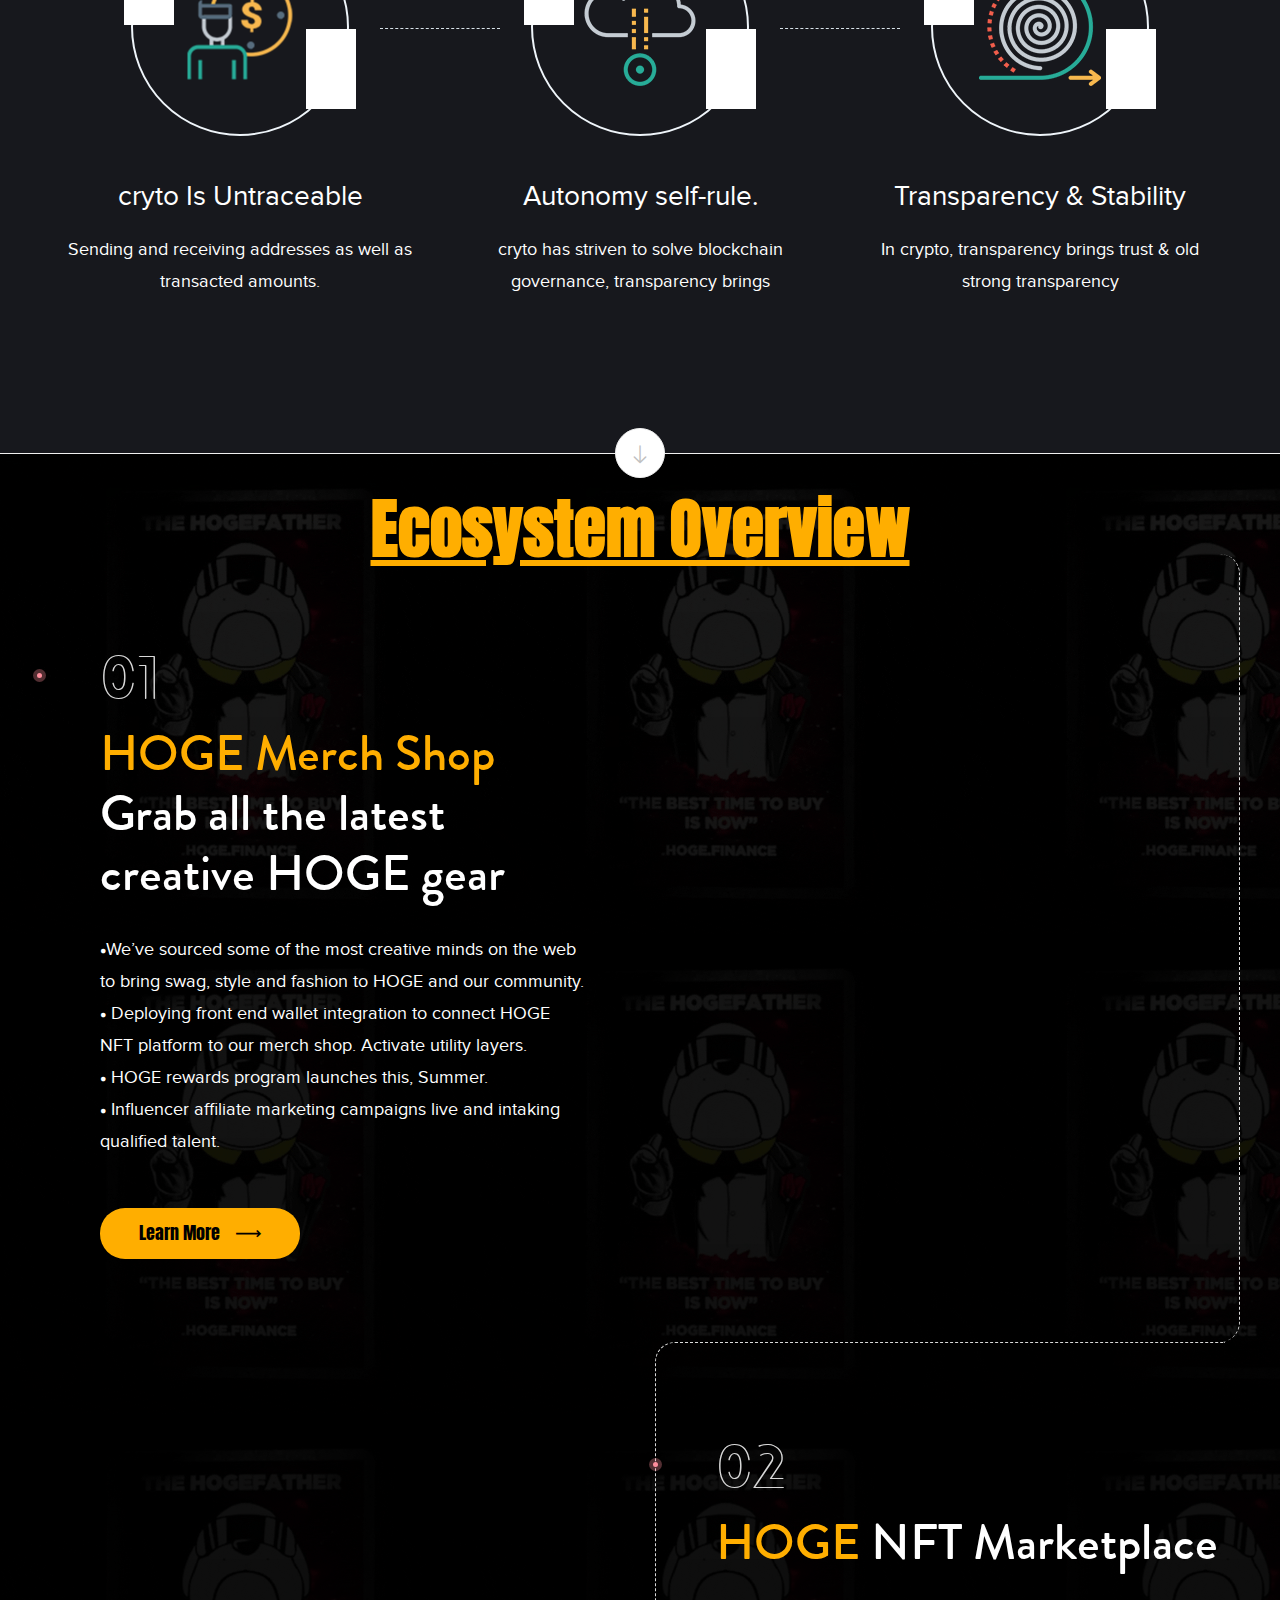
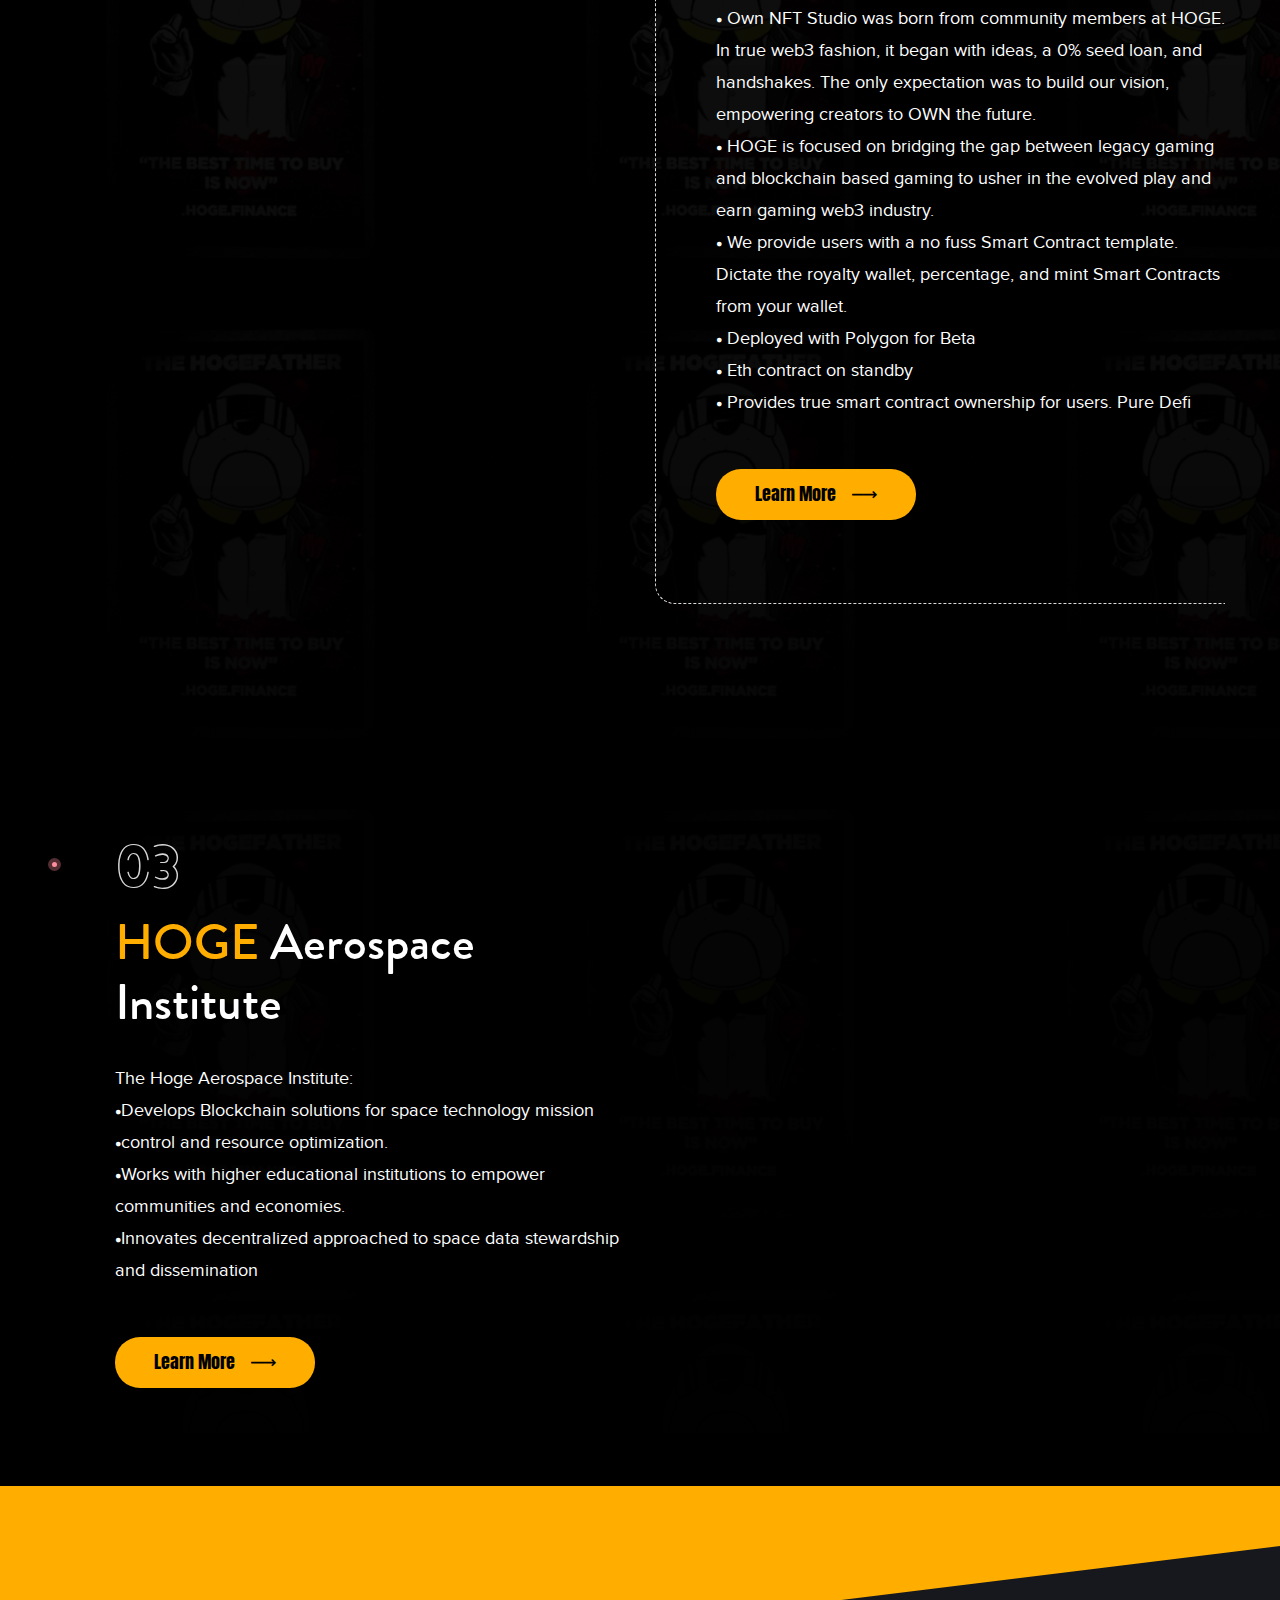
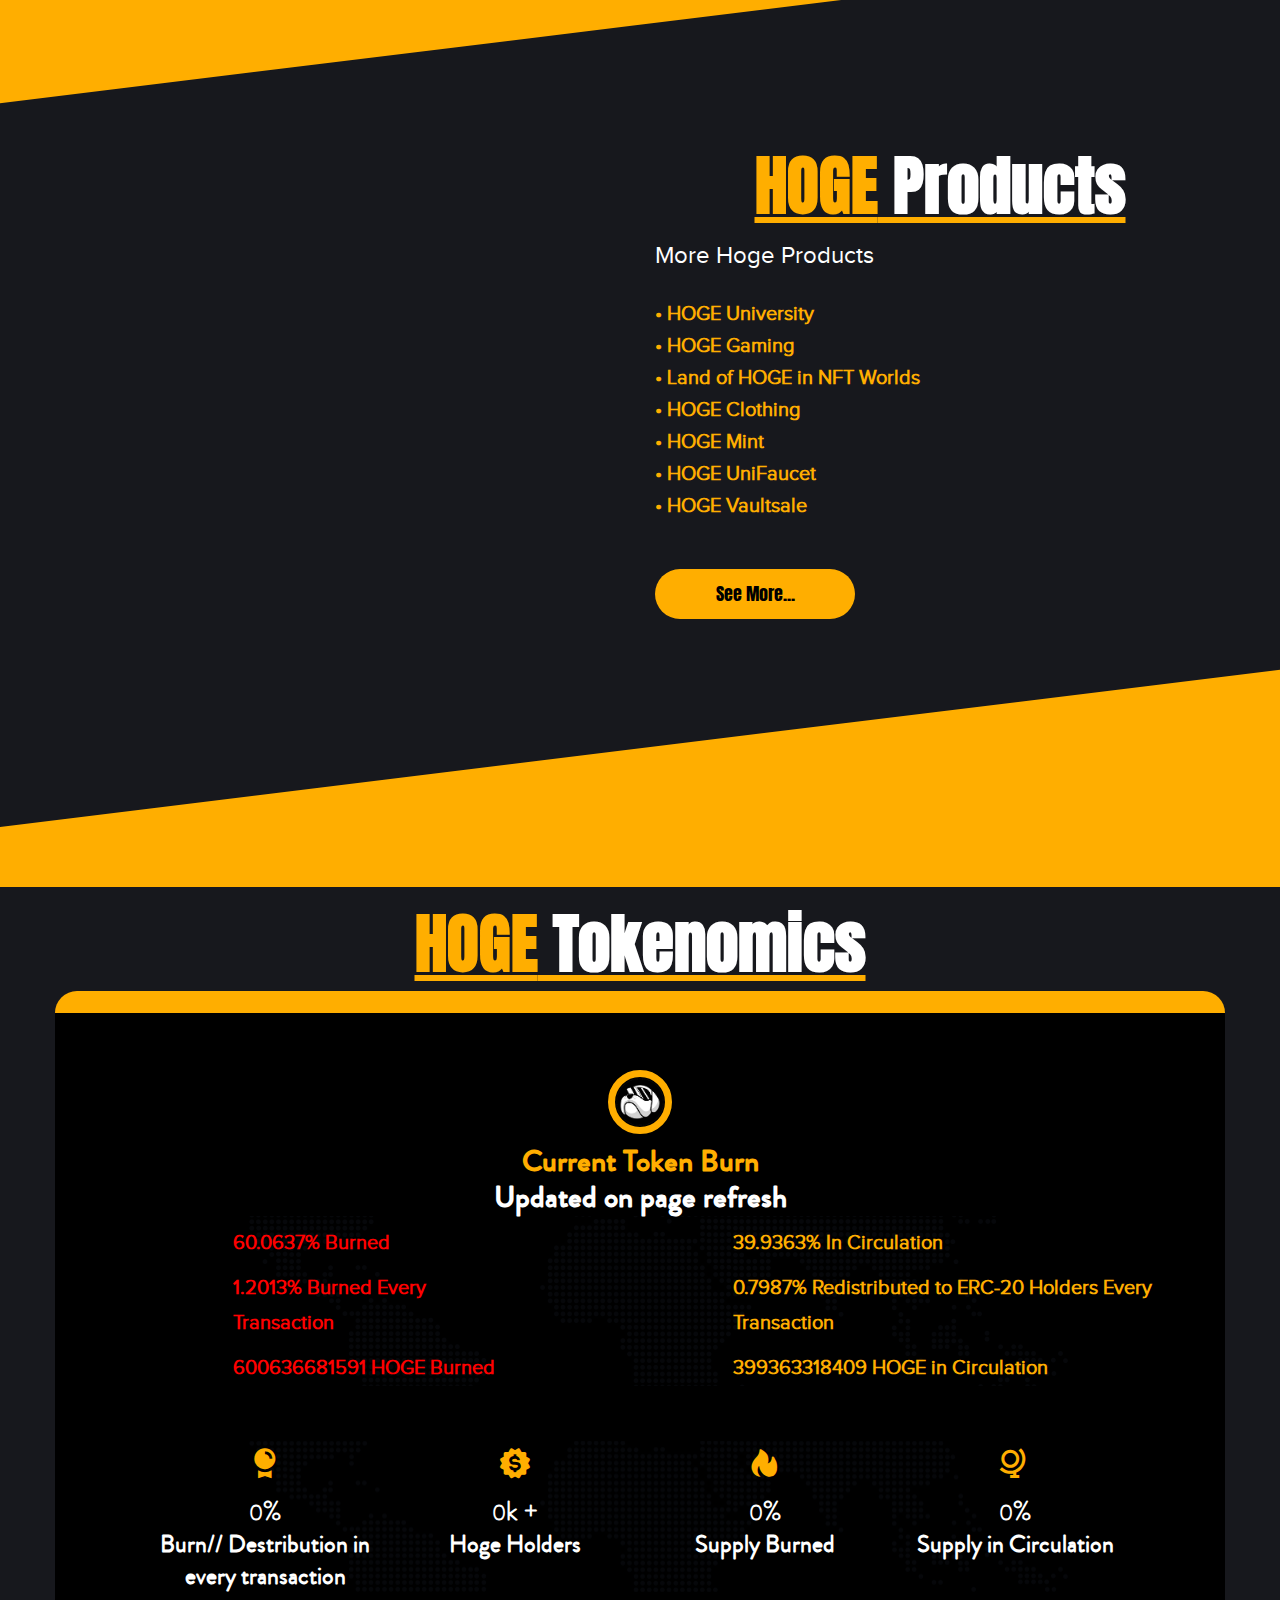
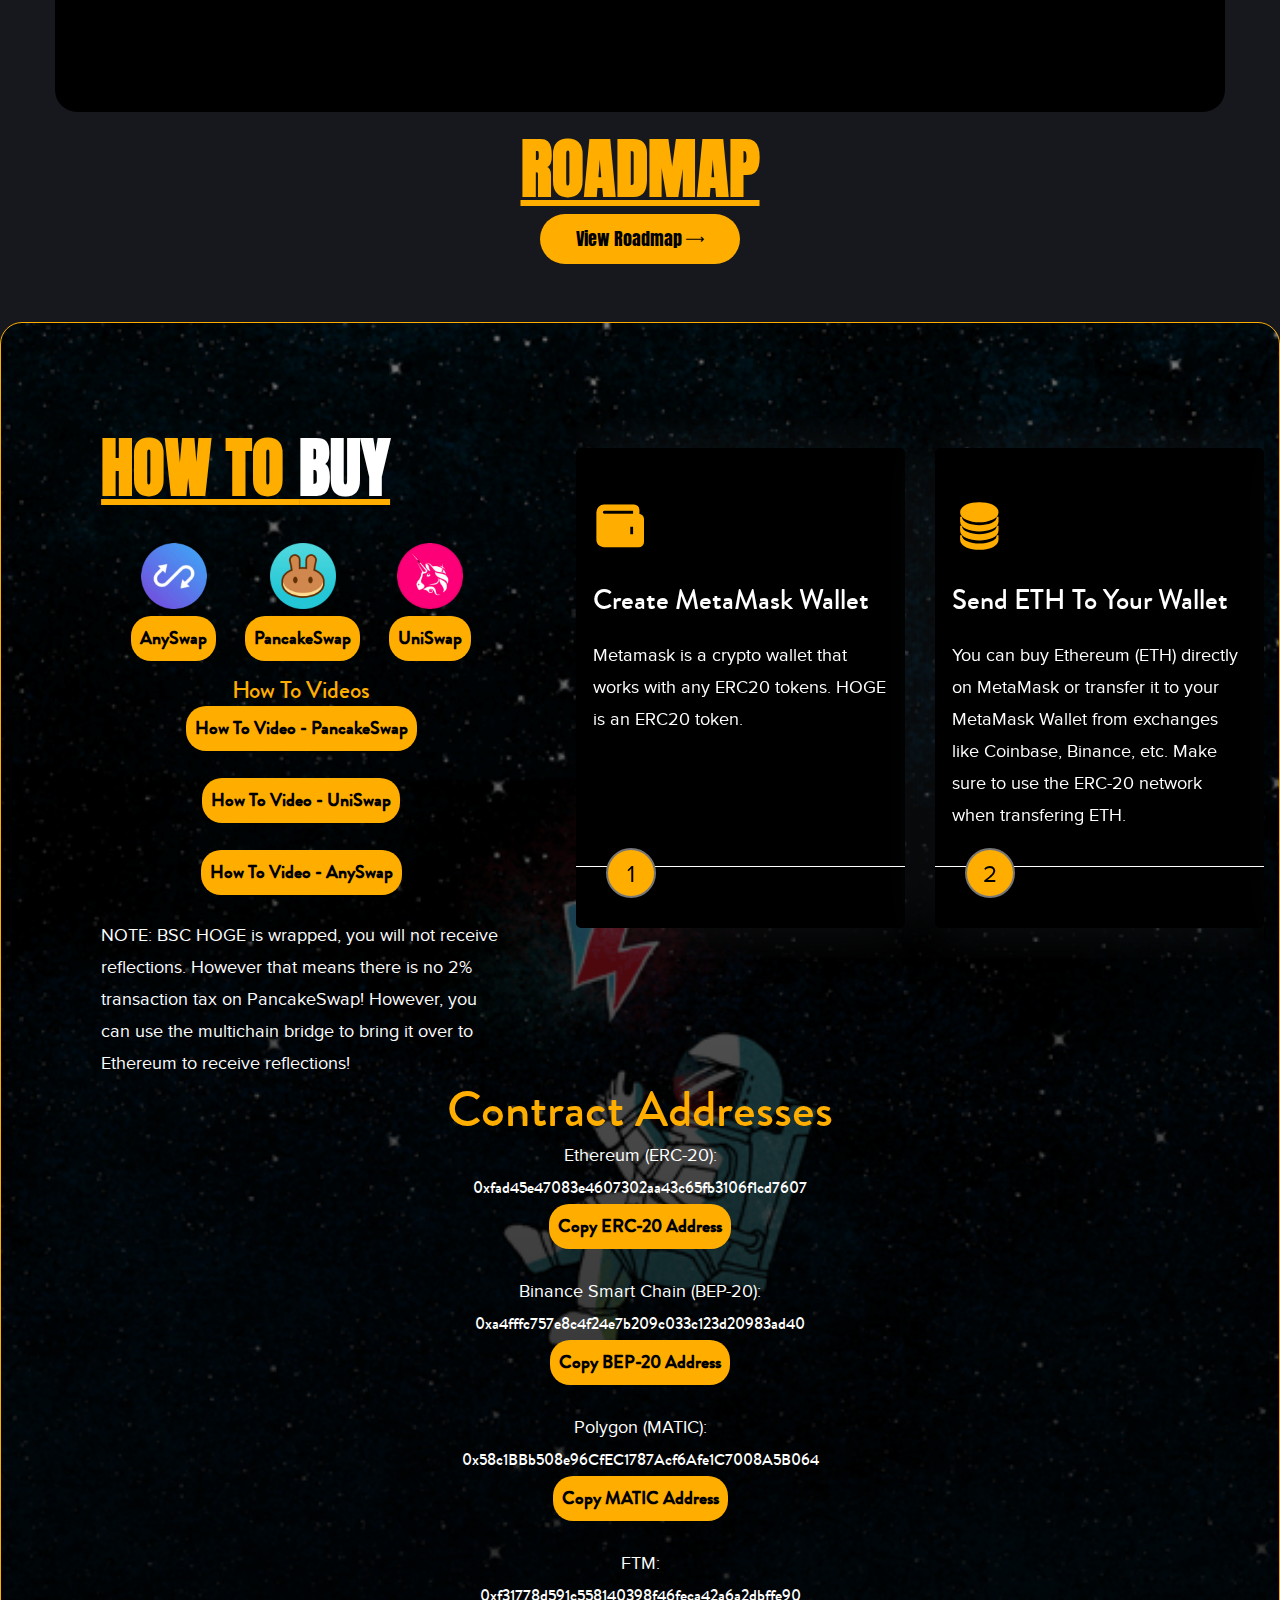
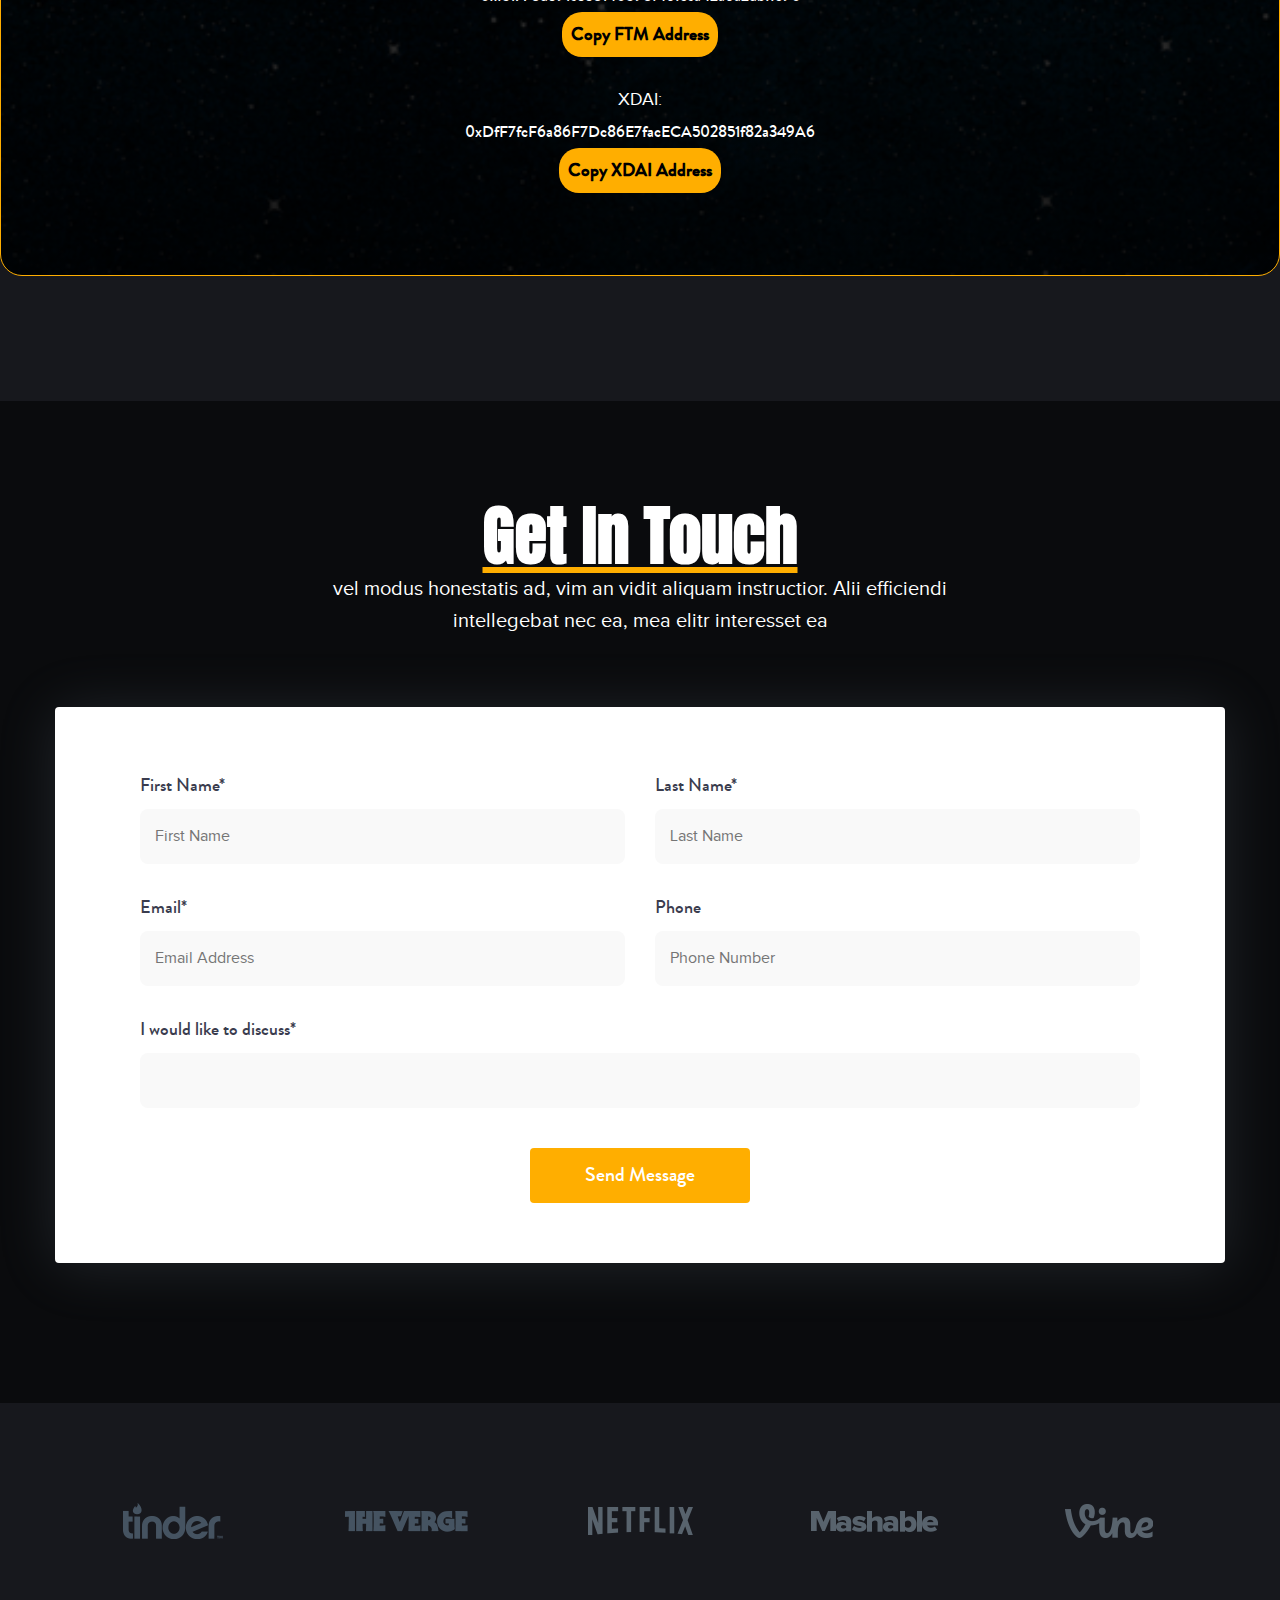
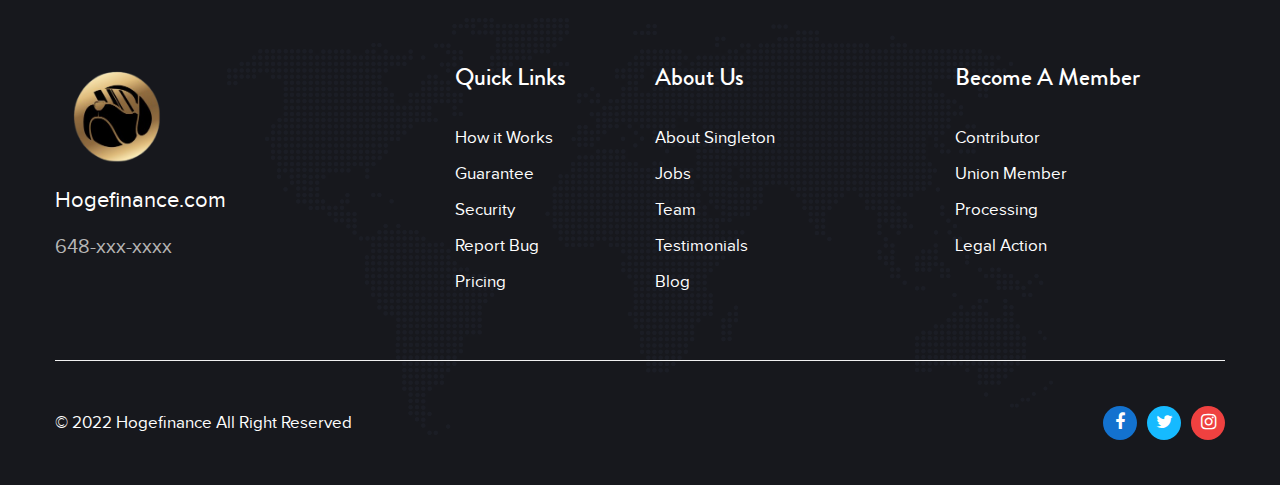
==== commit 40e76858: "added how to section" ====
--- a/index.html
+++ b/index.html
@@ -53,7 +53,7 @@
 							
 
 								<!-- Navigation -->
-							    <nav class="navbar navbar-expand-lg dark-bg" id="mega-menu-holder">
+							    <nav class="navbar navbar-expand-lg dark-bg" id="mega-menu-holder"id="Home">
 							    	<div class="container">
 							    		<button class="navbar-toggler" type="button" data-toggle="collapse" data-target="#navbarResponsive" aria-controls="navbarResponsive" aria-expanded="false" aria-label="Toggle navigation">
 							    		  <i class="fa fa-bars" aria-hidden="true"></i>
@@ -61,7 +61,7 @@
 							    		<div class="collapse navbar-collapse" id="navbarResponsive">
 							    		  <ul class="navbar-nav"style="font-weight: bold;">
 											<li class="nav-item"  >
-							    		  	  <a class="nav-link js-scroll-trigger" href="#Home">Home</a>
+							    		  	  <a class="nav-link js-scroll-trigger" href="#">Home</a>
 							    		  	</li>
 							    		  	<li class="nav-item"  >
 							    		  	  <a class="nav-link js-scroll-trigger" href="#features">About</a>
@@ -70,10 +70,10 @@
 							    		  	  <a class="nav-link js-scroll-trigger" href="#services">Marketplace/NFTs</a>
 							    		  	</li>
 							    		  	<li class="nav-item">
-							    		  	  <a class="nav-link js-scroll-trigger" href="#apps-review">How To</a>
+							    		  	  <a class="nav-link js-scroll-trigger" href="#progress">How To</a>
 							    		  	</li>
 							    		  	<li class="nav-item">
-							    		  	  <a class="nav-link js-scroll-trigger" href="#progress">Merchandise Store</a>
+							    		  	  <a class="nav-link js-scroll-trigger" href="#apps-review"">Merchandise Store</a>
 							    		  	</li>
 							    		  	<li class="nav-item">
 							    		  	  <a class="nav-link js-scroll-trigger" href="#contact">Media</a>
@@ -103,7 +103,7 @@
 
 
 					<!-- ^^^^^^^^^^^^^^^^^ Theme Banner ^^^^^^^^^^^^^^^ -->
-					<div id="theme-banner" class="theme-banner-one"id="Home">
+					<div id="theme-banner" class="theme-banner-one">
 						<video playsinline autoplay muted loop poster="cake.jpg">
 							<source src="images/hogesmoke.mp4" type="video/webm">
 							Your browser does not support the video tag.
@@ -431,6 +431,118 @@
 
 
 			
+			<!--
+				=====================================================
+					Our Work Progress
+				=====================================================
+				-->
+				<div class="our-work-progress bg-color" id="progress">
+					<div class="main-wrapper clearfix">
+						<div class="section-title-wrapper clearfix">
+							<div class="theme-title">
+								
+								<h2><span>HOW TO </span> BUY</h2>
+								<br>
+								<div class="gridy" >
+									<div>
+										<img src="images/anyswap.png">
+										<a href="#" class="learn-more">AnySwap</a></div>
+									<div>
+								<img class="rotate"  src="images/pancakesawp.png">
+								<a href="#" class="learn-more ">PancakeSwap</a></div>
+							<div>
+								<img src="images/uniswap.png">
+								<a href="#" class="learn-more">UniSwap</a></div>
+								
+							    </div>
+								<h4 class="text-center"><span>How To Videos </span></h4>
+								<div class="text-center">
+									
+									<a href="#" class="learn-more "> How To Video - PancakeSwap</a><br><br>
+									<a href="#" class="learn-more "> How To Video - UniSwap</a><br><br>
+									<a href="#" class="learn-more "> How To Video - AnySwap</a>
+								</div>
+								
+								<p>NOTE: BSC HOGE is wrapped, you will not receive reflections.  However that means there is no 2% transaction tax on PancakeSwap!
+
+									However, you can use the multichain bridge to bring it over to Ethereum to receive reflections!</p>
+							</div>
+						</div> <!-- /.section-title-wrapper -->
+						<div class="progress-slider-wrapper">
+							<div class="progress-slider">
+								<div class="item">
+									<div class="inner-block">
+										<div class="icon" ><i  class='bx bxs-wallet' ></i></div>
+										<h3>Create MetaMask Wallet</h3>
+										<p>Metamask is a crypto wallet that works with any ERC20 tokens. HOGE is an ERC20 token.</p>
+										<div class="num">1</div>
+									</div> <!-- /.inner-block -->
+								</div>
+								<div class="item">
+									<div class="inner-block">
+										<div class="icon"><i class='bx bxs-coin-stack'></i></div>
+										<h3>Send ETH To Your Wallet</h3>
+										<p>You can buy Ethereum (ETH) directly on MetaMask or transfer it to your MetaMask Wallet from exchanges like Coinbase, Binance, etc. Make sure to use the ERC-20 network when transfering ETH.</p>
+										<div class="num">2</div>
+									</div> <!-- /.inner-block -->
+								</div>
+								<div class="item">
+									<div class="inner-block">
+										<div class="icon"><i class='bx bx-link' ></i></div>
+										<h3>Connect Wallet To UniSwap</h3>
+										<p>Make sure the HOGE Contract ID is:<br>
+											
+
+
+
+											<span style="font-size: 17px; font-weight: bold; " id="p2">0xfad45e47083e4607302aa43c65fb3106f1cd7607</span></p>
+											<br>
+											<button onclick="copyToClipboard('#p2')">Copy Address</button>
+										
+											<div class="num">3</div>
+									</div> <!-- /.inner-block -->
+								</div>
+								<div class="item">
+									<div class="inner-block">
+										<div class="icon"><i class='bx bxs-discount'></i></div>
+										<h3>Set Slippage To 2.5%</h3>
+										<p>Confirm swap, and add HOGE token ID above to "Add Custom Token</p>
+										<div class="num">4</div>
+									</div> <!-- /.inner-block -->
+								</div>
+							
+							</div> <!-- /.progress-slider -->
+						</div> <!-- /.progress-slider-wrapper -->
+					</div> <!-- /.main-wrapper -->
+<div class="container text-center">
+	<h2><span style="color: #ffae00;">Contract Addresses </span> </h2>
+<div class="address">
+	<p>Ethereum (ERC-20):</p>
+	<p class="addre " id="a1">0xfad45e47083e4607302aa43c65fb3106f1cd7607</p>
+	<a  class="learn-more " onclick="copyToClipboard('#a1')"> Copy ERC-20 Address</a><br><br>
+
+	 <p>Binance Smart Chain (BEP-20):</p>
+	 <p class="addre " id="a2">0xa4fffc757e8c4f24e7b209c033c123d20983ad40</p>
+	 <a  class="learn-more " onclick="copyToClipboard('#a2')"> Copy BEP-20 Address</a><br><br>
+	 <p>Polygon (MATIC):</p>
+	 <p class="addre " id="a3">
+		0x58c1BBb508e96CfEC1787Acf6Afe1C7008A5B064</p>
+		<a   onclick="copyToClipboard('#a3')" class="learn-more "> Copy MATIC Address</a><br><br>
+	 <p>FTM:</p>
+	 <p class="addre " id="a4">
+		0xf31778d591c558140398f46feca42a6a2dbffe90</p>
+		<a  onclick="copyToClipboard('#a4')" class="learn-more "> Copy FTM Address</a><br><br>
+	 <p>XDAI:</p>
+	 <p class="addre " id="a5">0xDfF7fcF6a86F7Dc86E7facECA502851f82a349A6</p>
+	 <a  onclick="copyToClipboard('#a5')" class="learn-more ">Copy XDAI Address</a><br><br>
+	</div>	 
+
+</div>
+					
+				</div> <!-- /.our-work-progress -->
+
+
+
 
 
 			
@@ -621,6 +733,16 @@
 
 		<!-- Theme js -->
 		<script src="js/theme.js"></script>
+		<script>
+			function copyToClipboard(element) {
+  var $temp = $("<input>");
+  $("body").append($temp);
+  $temp.val($(element).text()).select();
+  document.execCommand("copy");
+  $temp.remove();
+}
+
+		</script>
 
 		</div> <!-- /.main-page-wrapper -->
 	</body>
--- a/css/style.css
+++ b/css/style.css
@@ -1147,6 +1147,7 @@
   padding: 55px 100px 0;
   text-align: center;
   
+  
 }
 .theme-counter .bg-image .counter-wrapper .icon{
  font-size: 36px;
@@ -1164,14 +1165,75 @@
   font-family: 'brandon_grotesque_regularRg';
   font-size: 24px;
   color: #fff;
+
 }
 /*----------------------- Our Work Progress -------------------*/
-.our-work-progress.bg-color {background: #f8fafc;}
+.our-work-progress.bg-color {  border: 1px solid #ffae00;
+  border-radius: 22px;background: linear-gradient(rgba(0, 0, 0, 0.527),rgba(0, 0, 0, 0.9)) , url(../images/bored\ panda.gif) no-repeat center;
+  background-size: cover;
+  }
 .our-work-progress {
   margin: 30px 0 110px;
   padding: 95px 0 55px;
 }
-.our-work-progress .main-wrapper {max-width: 1920px;margin: 0 auto;}
+.our-work-progress .main-wrapper .learn-more {
+ 
+  font-family: 'brandon_grotesquemedium';
+  background-color: #ffae00;
+  border-radius: 20px;
+  padding: 9px;
+
+  color: #000;
+  font-weight: bold;
+  text-align: center;
+
+
+}
+.our-work-progress .main-wrapper .learn-more:hover {
+ background-color: lightblue;
+  
+
+
+}
+
+.our-work-progress .address .addre{
+  font-family: 'brandon_grotesquemedium';
+
+  font-size: 16px;
+
+}
+.our-work-progress .address a{
+  font-family: 'brandon_grotesquemedium';
+  background-color: #ffae00;
+  border-radius: 20px;
+  padding: 9px;
+
+  color: #000;
+  font-weight: bold;
+  text-align: center;;
+  
+
+}
+.our-work-progress .main-wrapper img {
+ 
+ 
+ width: 5rem;
+ height: 5rem;
+ padding: 7px;
+ margin: auto;
+
+
+}
+.our-work-progress .main-wrapper .gridy {
+ 
+  padding: 1rem;
+  display: flex;
+  justify-content: space-around;
+  
+}
+.our-work-progress .main-wrapper {max-width: 1920px; margin: 0 auto;
+}
+
 .our-work-progress .main-wrapper .progress-slider-wrapper {
   float: right;
   padding-right: 15px;
@@ -1180,17 +1242,35 @@
 .our-work-progress .main-wrapper .progress-slider-wrapper .inner-block {
   margin: 30px 0;
   box-shadow: 0px 0px 55px 0px rgba(134, 153, 174, 0.12);
-  background: #fff;
-  padding: 50px 7% 38px 18%;
-  position: relative;
+  background: #000;
+  padding: 50px 5% 38px 5%;
+  position: relative;
+  height: 30rem;
   border-radius: 5px;
   z-index: 1;
 }
+.our-work-progress .main-wrapper .progress-slider-wrapper .inner-block .icon i {
+ color: #ffae00;
+ font-size: 55px;
+ font-weight: 600;
+ 
+
+}
+.our-work-progress .main-wrapper .progress-slider-wrapper .inner-block button {
+  color: #000;
+  background-color: #ffae00;
+  font-weight: bold;
+  padding: 5px;
+  border-radius: 22px;
+  margin: auto;
+ 
+ }
+ .our-work-progress .main-wrapper .progress-slider-wrapper .inner-block button:hover {background: #ffae56;}
 .our-work-progress .main-wrapper .progress-slider-wrapper .inner-block:before {
   content: '';
   width: 100%;
   height: 1px;
-  background: #f0f3f6;
+  background: #fff;
   position: absolute;
   left:0;
   bottom: 61px;
@@ -1198,21 +1278,22 @@
 .our-work-progress .main-wrapper .progress-slider-wrapper .inner-block h3 {
   font-family: 'brandon_grotesquemedium';
   line-height: 30px;
-  color: #1b1b1b;
+  color: #fff;
   padding: 27px 0 25px;
 }
 .our-work-progress .main-wrapper .progress-slider-wrapper .inner-block .num {
   width: 50px;
   height: 50px;
-  border: 2px solid #eeeeee;
+  border: 2px solid #777;
   border-radius: 50%;
-  margin-top: 17px;
+  bottom:30px;
+  left: 30px;
   text-align: center;
   line-height: 50px;
   font-size:24px;
-  color: rgba(0,0,0,0.2);
-  background: #fff;
-  position: relative;
+  color: #000;
+  background: #ffae00;
+  position: absolute;
   z-index: 1;
 }
 .our-work-progress .section-title-wrapper {
